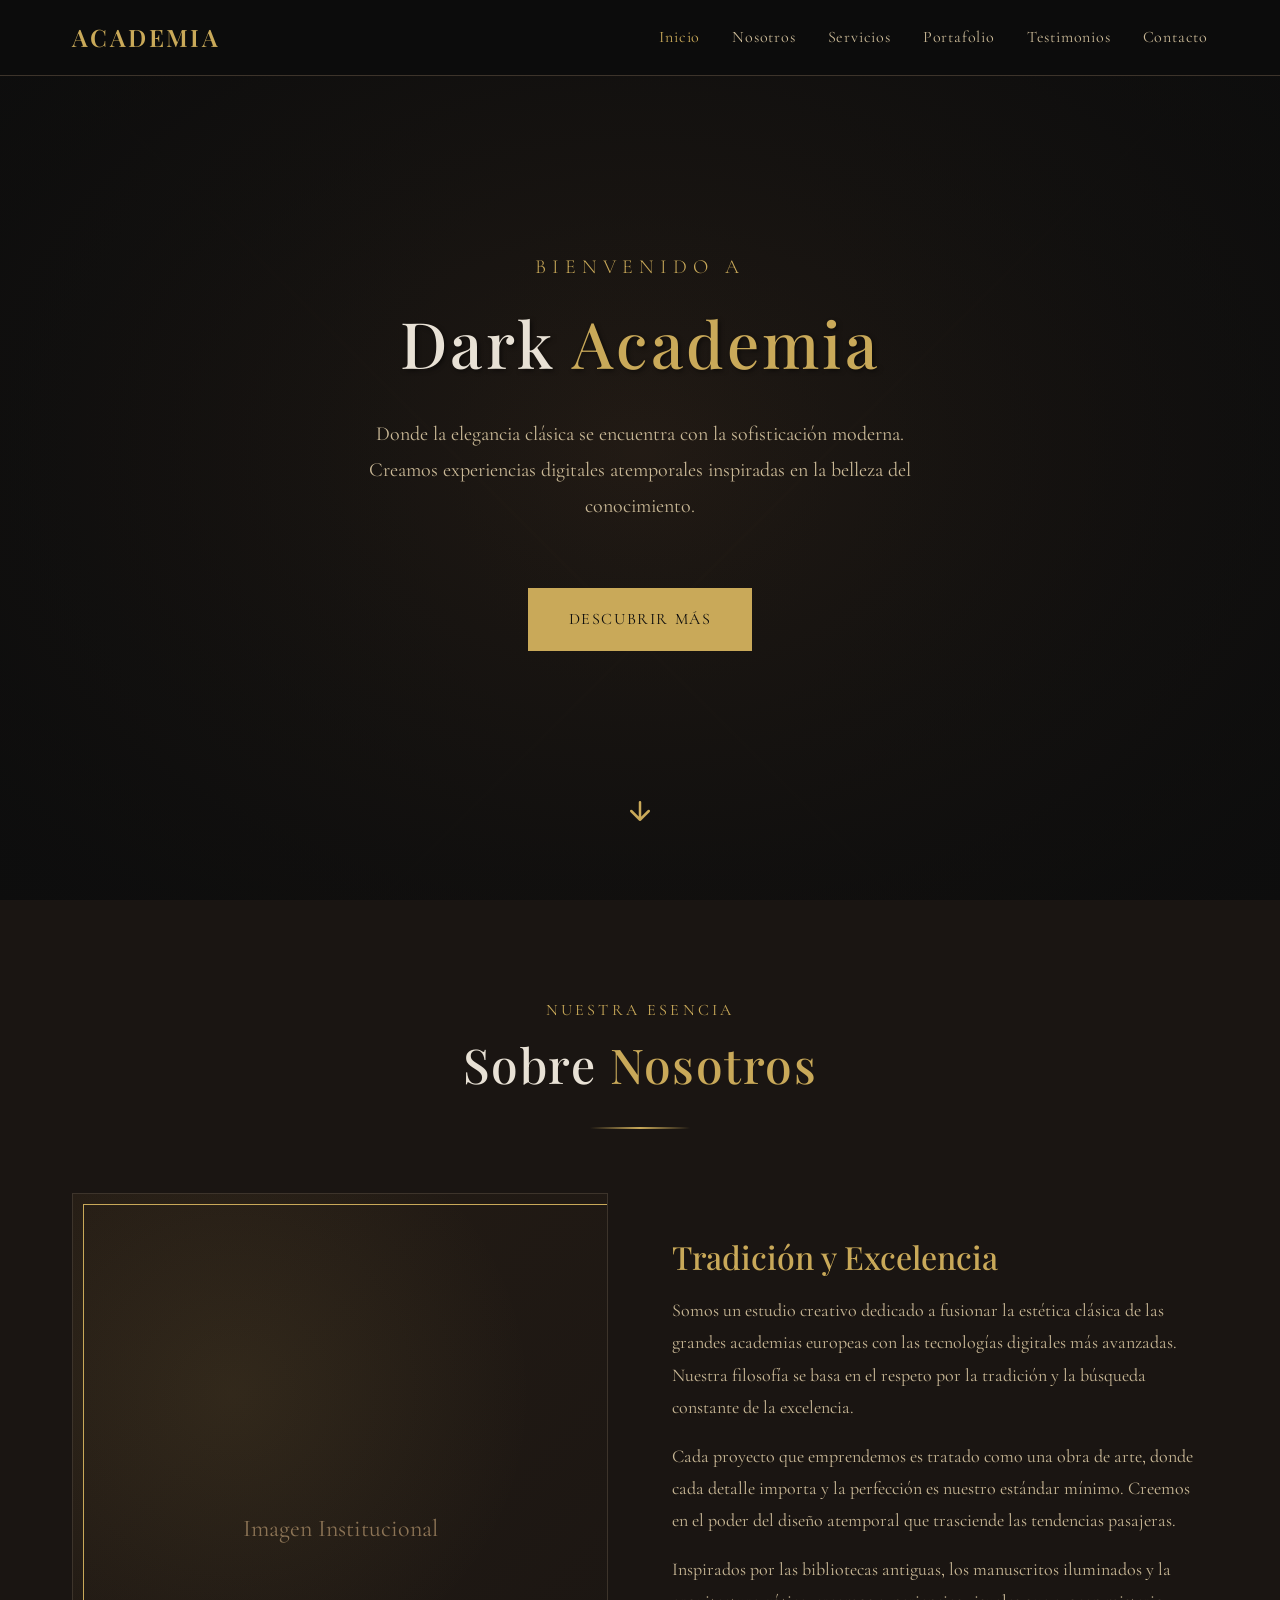
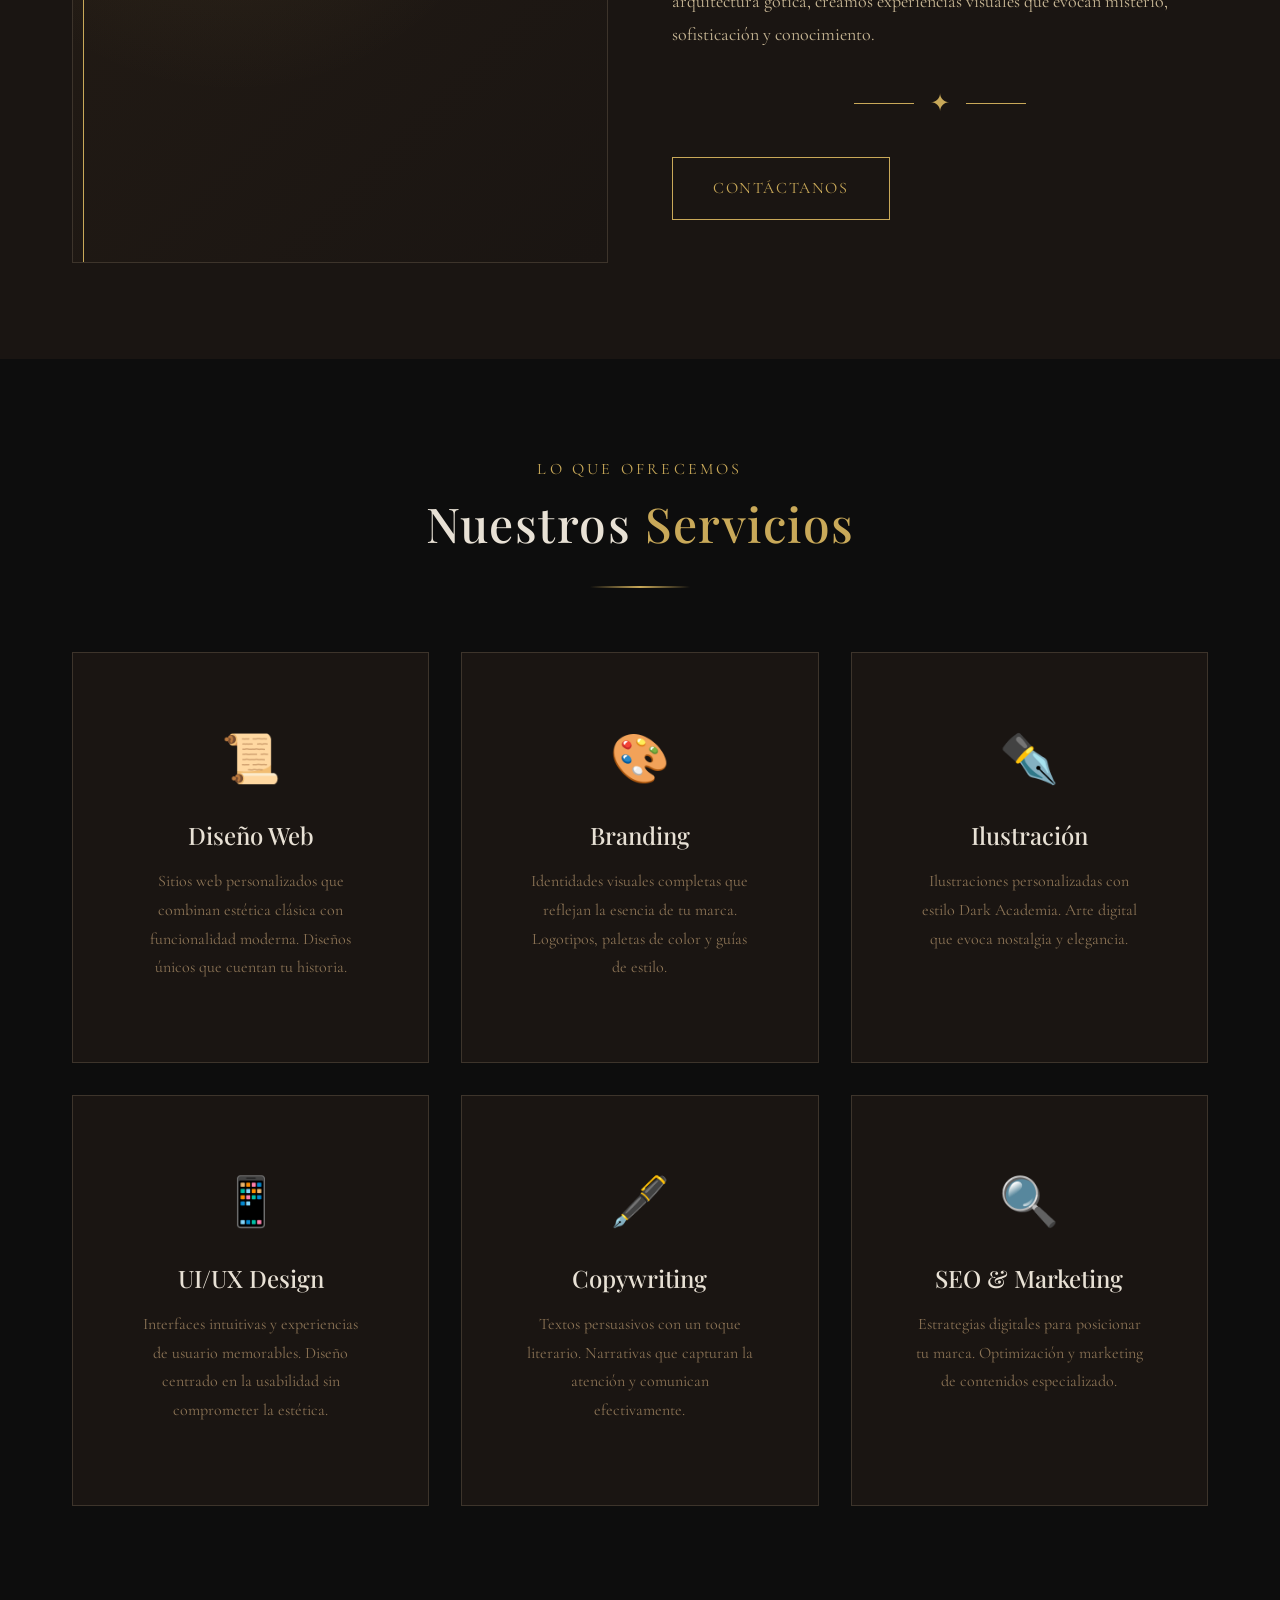
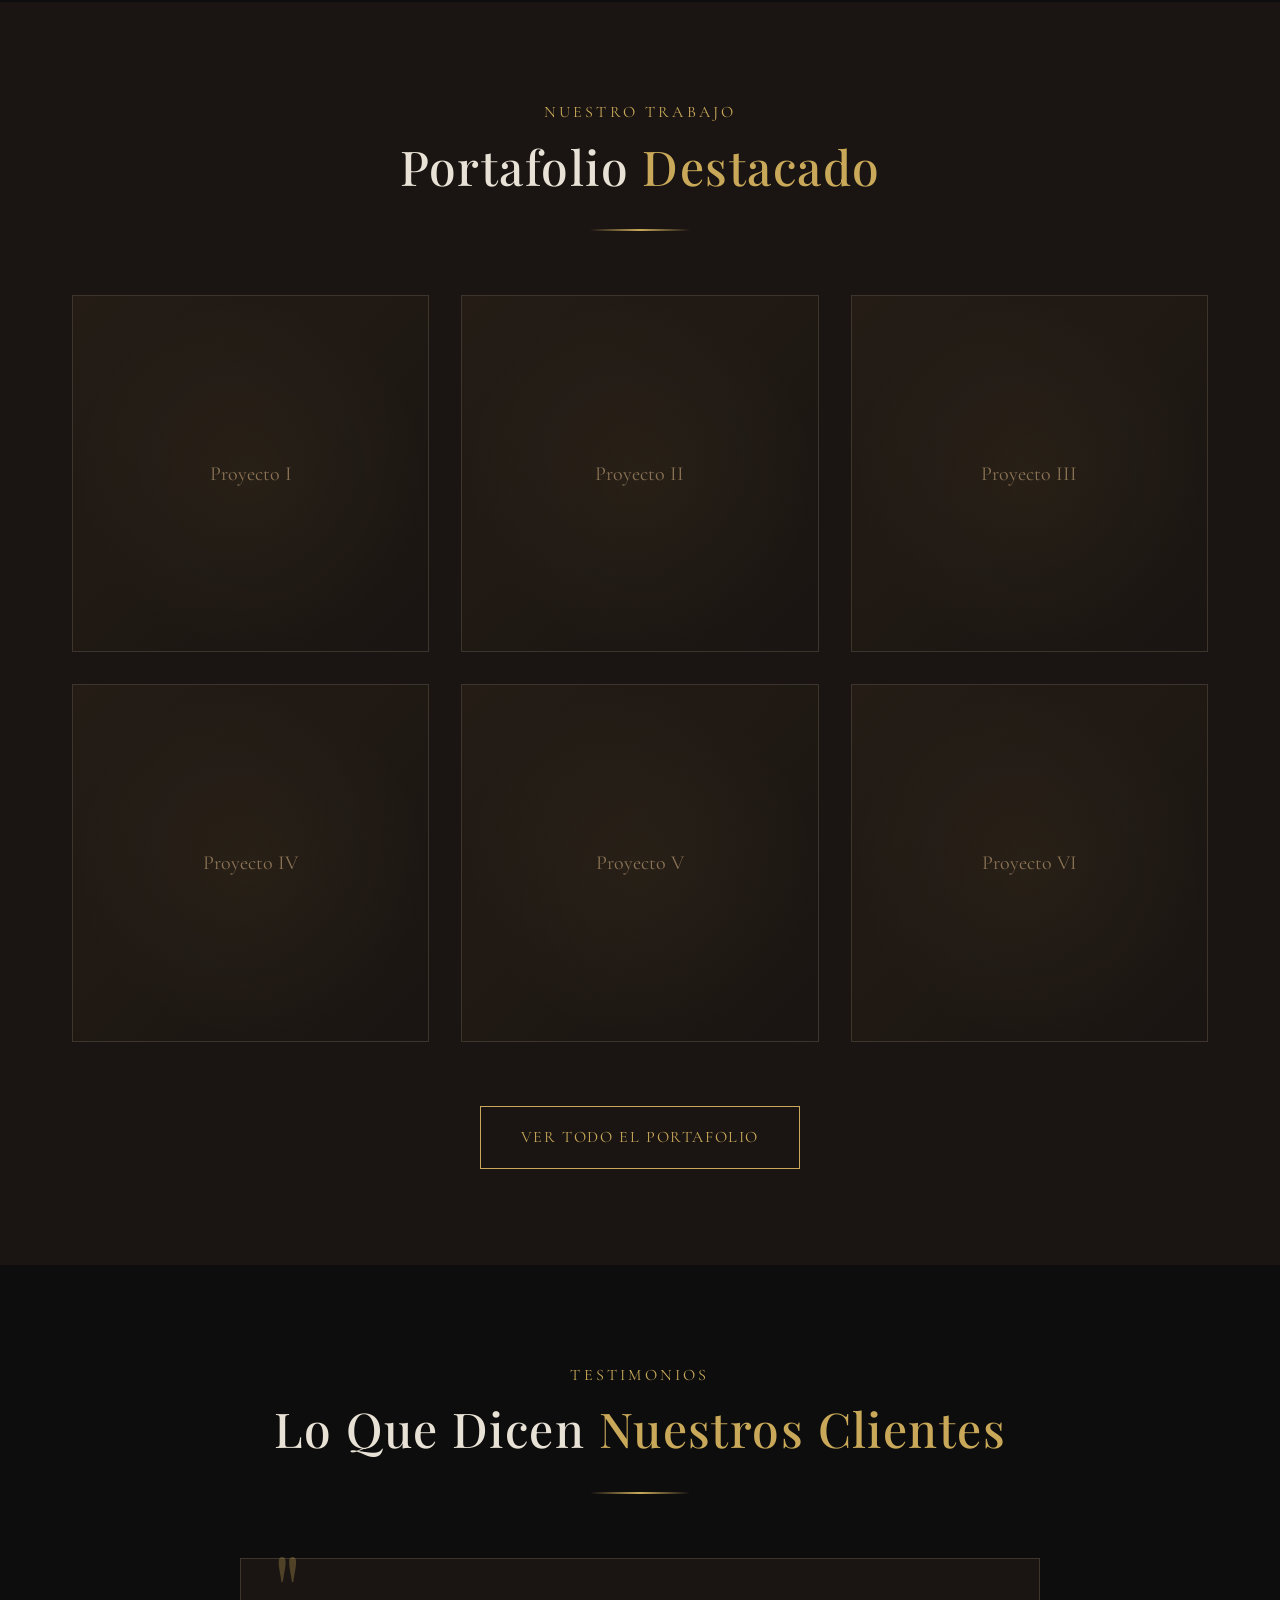
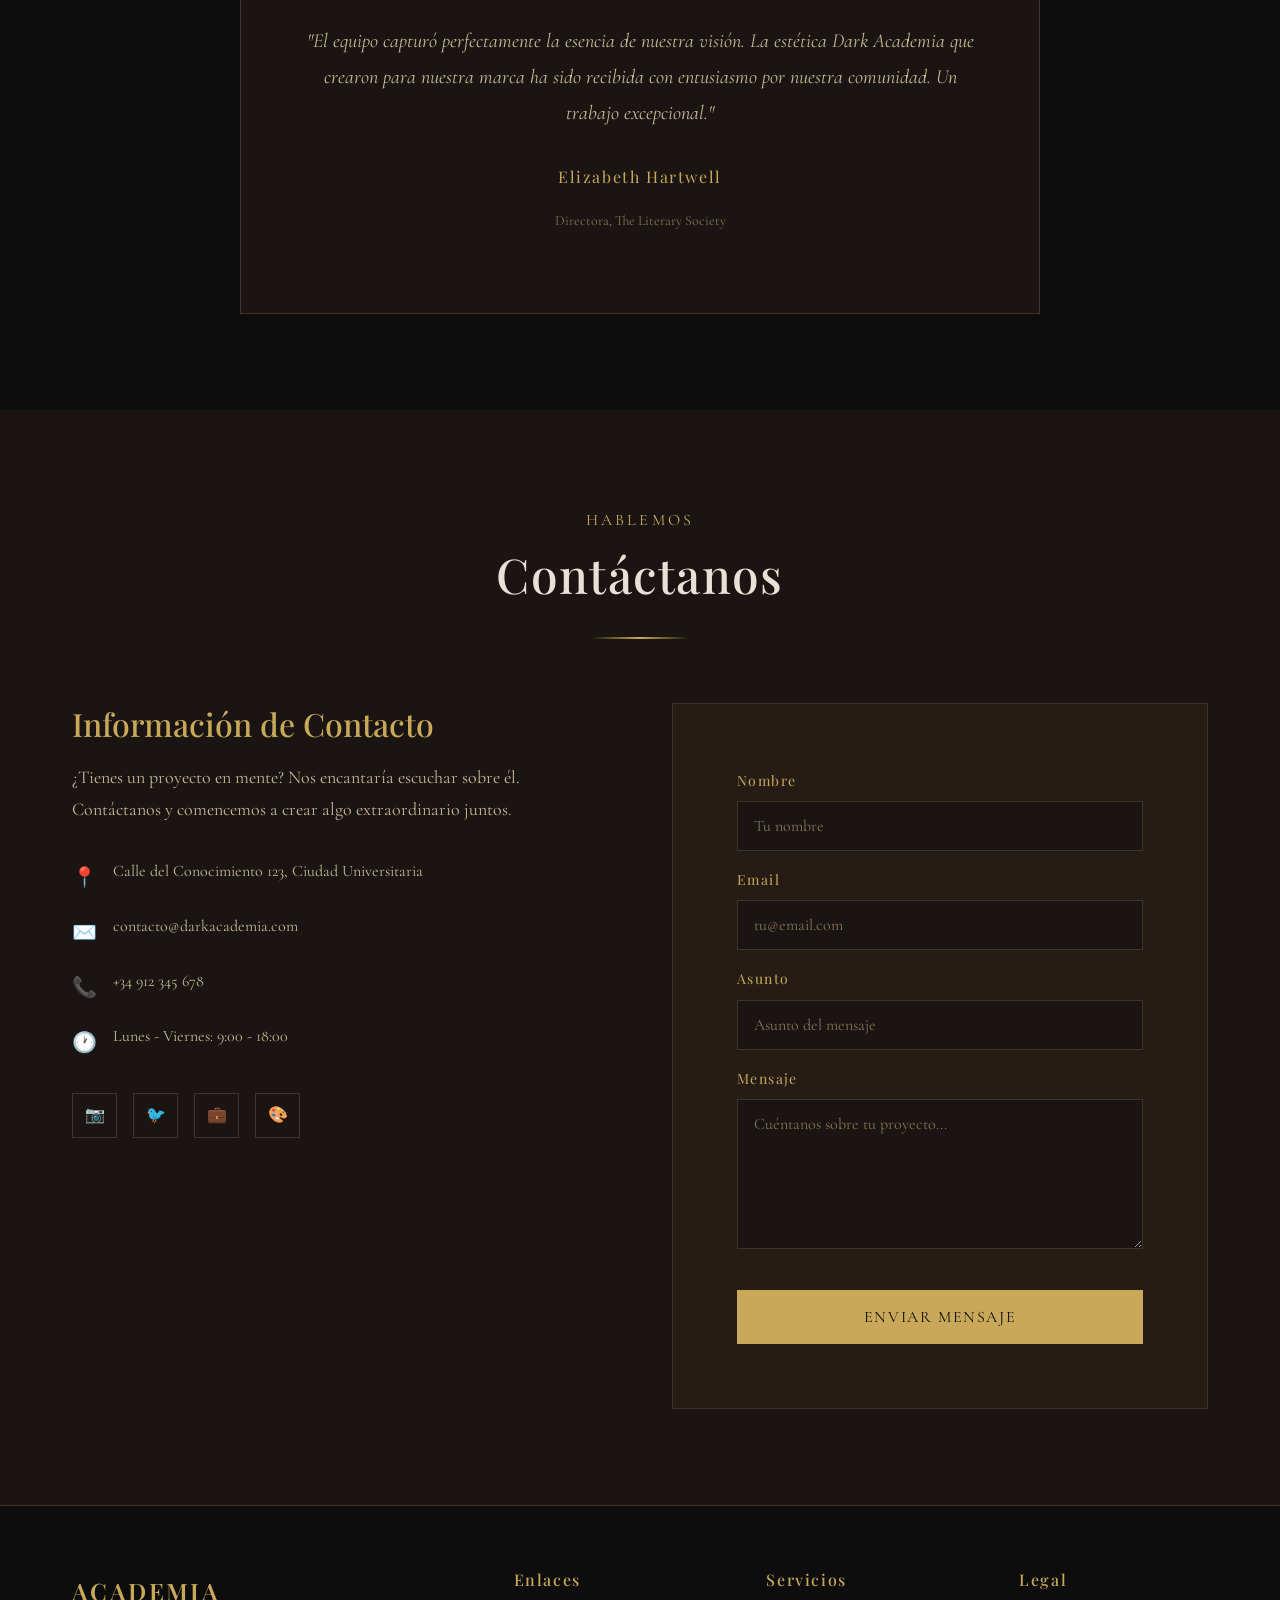
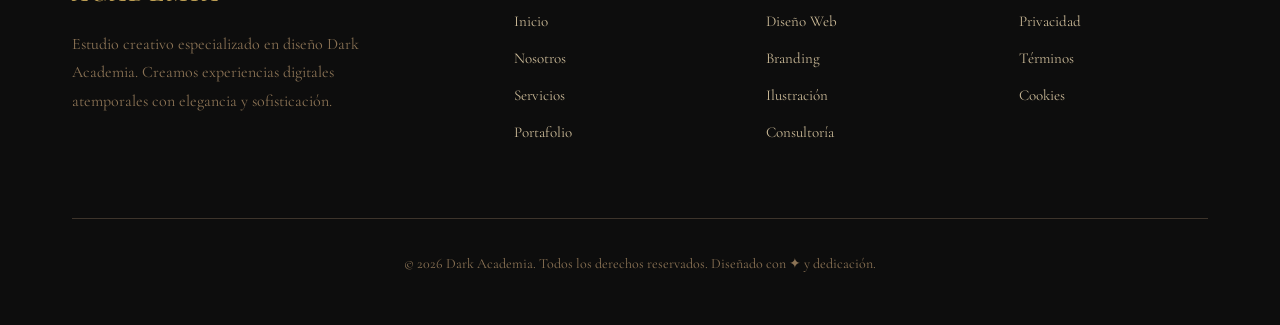
==== index.html @ 7a5f2502 "Rename code.html to index.html" ====
<!DOCTYPE html>
<html lang="es">
<head>
    <meta charset="UTF-8">
    <meta name="viewport" content="width=device-width, initial-scale=1.0">
    <title>Dark Academia | One Page</title>
    <link rel="preconnect" href="https://fonts.googleapis.com">
    <link rel="preconnect" href="https://fonts.gstatic.com" crossorigin>
    <link href="https://fonts.googleapis.com/css2?family=Cormorant+Garamond:ital,wght@0,300;0,400;0,500;0,600;0,700;1,300;1,400;1,500&family=Playfair+Display:ital,wght@0,400;0,500;0,600;0,700;1,400;1,500&display=swap" rel="stylesheet">
    <style>
        /* ============================================
           RESET & BASE STYLES
           ============================================ */
        * {
            margin: 0;
            padding: 0;
            box-sizing: border-box;
        }

        :root {
            --color-bg-primary: #0d0d0d;
            --color-bg-secondary: #1a1512;
            --color-bg-tertiary: #241c15;
            --color-text-primary: #e8e1d5;
            --color-text-secondary: #c9b896;
            --color-text-muted: #8b7355;
            --color-accent-gold: #c9a959;
            --color-accent-bronze: #8b6f47;
            --color-border: #3d342b;
            --font-heading: 'Playfair Display', Georgia, serif;
            --font-body: 'Cormorant Garamond', Georgia, serif;
            --spacing-xs: 0.5rem;
            --spacing-sm: 1rem;
            --spacing-md: 2rem;
            --spacing-lg: 4rem;
            --spacing-xl: 6rem;
        }

        html {
            scroll-behavior: smooth;
            font-size: 16px;
        }

        body {
            font-family: var(--font-body);
            background-color: var(--color-bg-primary);
            color: var(--color-text-primary);
            line-height: 1.8;
            overflow-x: hidden;
        }

        /* ============================================
           TYPOGRAPHY
           ============================================ */
        h1, h2, h3, h4, h5, h6 {
            font-family: var(--font-heading);
            font-weight: 500;
            line-height: 1.3;
            color: var(--color-text-primary);
        }

        h1 {
            font-size: clamp(2.5rem, 5vw, 4.5rem);
            letter-spacing: 0.05em;
        }

        h2 {
            font-size: clamp(2rem, 4vw, 3rem);
            letter-spacing: 0.03em;
        }

        h3 {
            font-size: clamp(1.5rem, 3vw, 2rem);
        }

        p {
            font-size: 1.125rem;
            color: var(--color-text-secondary);
            margin-bottom: var(--spacing-sm);
        }

        .text-accent {
            color: var(--color-accent-gold);
        }

        .text-center {
            text-align: center;
        }

        /* ============================================
           DECORATIVE ELEMENTS
           ============================================ */
        .ornament {
            width: 100px;
            height: 2px;
            background: linear-gradient(90deg, transparent, var(--color-accent-gold), transparent);
            margin: var(--spacing-md) auto;
        }

        .ornament-large {
            width: 200px;
            height: 3px;
            background: linear-gradient(90deg, transparent, var(--color-accent-gold), var(--color-accent-bronze), var(--color-accent-gold), transparent);
            margin: var(--spacing-lg) auto;
        }

        .divider {
            display: flex;
            align-items: center;
            justify-content: center;
            gap: var(--spacing-sm);
            margin: var(--spacing-md) 0;
        }

        .divider::before,
        .divider::after {
            content: '';
            width: 60px;
            height: 1px;
            background-color: var(--color-accent-gold);
        }

        .divider-icon {
            color: var(--color-accent-gold);
            font-size: 1.5rem;
        }

        /* ============================================
           LAYOUT COMPONENTS
           ============================================ */
        .container {
            max-width: 1200px;
            margin: 0 auto;
            padding: 0 var(--spacing-md);
        }

        section {
            padding: var(--spacing-xl) 0;
        }

        /* ============================================
           NAVIGATION
           ============================================ */
        .navbar {
            position: fixed;
            top: 0;
            left: 0;
            right: 0;
            z-index: 1000;
            background-color: rgba(13, 13, 13, 0.95);
            backdrop-filter: blur(10px);
            border-bottom: 1px solid var(--color-border);
            padding: var(--spacing-sm) 0;
            transition: all 0.3s ease;
        }

        .navbar.scrolled {
            padding: var(--spacing-xs) 0;
            background-color: rgba(13, 13, 13, 0.98);
        }

        .navbar .container {
            display: flex;
            justify-content: space-between;
            align-items: center;
        }

        .logo {
            font-family: var(--font-heading);
            font-size: 1.5rem;
            font-weight: 600;
            color: var(--color-accent-gold);
            text-decoration: none;
            letter-spacing: 0.1em;
        }

        .nav-menu {
            display: flex;
            list-style: none;
            gap: var(--spacing-md);
        }

        .nav-link {
            font-family: var(--font-body);
            font-size: 1rem;
            color: var(--color-text-secondary);
            text-decoration: none;
            letter-spacing: 0.05em;
            transition: color 0.3s ease;
            position: relative;
        }

        .nav-link::after {
            content: '';
            position: absolute;
            bottom: -5px;
            left: 0;
            width: 0;
            height: 1px;
            background-color: var(--color-accent-gold);
            transition: width 0.3s ease;
        }

        .nav-link:hover {
            color: var(--color-accent-gold);
        }

        .nav-link:hover::after {
            width: 100%;
        }

        .nav-toggle {
            display: none;
            flex-direction: column;
            gap: 5px;
            cursor: pointer;
            background: none;
            border: none;
        }

        .nav-toggle span {
            width: 25px;
            height: 2px;
            background-color: var(--color-accent-gold);
            transition: all 0.3s ease;
        }

        /* Mobile Navigation */
        @media (max-width: 768px) {
            .nav-toggle {
                display: flex;
            }

            .nav-menu {
                position: fixed;
                top: 70px;
                left: 0;
                right: 0;
                background-color: var(--color-bg-secondary);
                flex-direction: column;
                padding: var(--spacing-md);
                gap: var(--spacing-sm);
                transform: translateY(-150%);
                transition: transform 0.3s ease;
                border-bottom: 1px solid var(--color-border);
            }

            .nav-menu.active {
                transform: translateY(0);
            }
        }

        /* ============================================
           HERO SECTION
           ============================================ */
        .hero {
            min-height: 100vh;
            display: flex;
            align-items: center;
            justify-content: center;
            position: relative;
            background: 
                radial-gradient(ellipse at center, rgba(36, 28, 21, 0.8) 0%, rgba(13, 13, 13, 1) 100%),
                url('data:image/svg+xml,<svg xmlns="http://www.w3.org/2000/svg" viewBox="0 0 400 400"><rect fill="%231a1512" width="400" height="400"/><path d="M0 0 L400 400 M400 0 L0 400" stroke="%23241c15" stroke-width="1"/></svg>');
            background-size: cover;
            overflow: hidden;
        }

        .hero::before {
            content: '';
            position: absolute;
            top: 0;
            left: 0;
            right: 0;
            bottom: 0;
            background: radial-gradient(circle at 50% 50%, transparent 0%, rgba(13, 13, 13, 0.7) 100%);
            pointer-events: none;
        }

        .hero-content {
            text-align: center;
            z-index: 1;
            padding: var(--spacing-md);
        }

        .hero-subtitle {
            font-size: 1.25rem;
            color: var(--color-accent-gold);
            letter-spacing: 0.3em;
            text-transform: uppercase;
            margin-bottom: var(--spacing-sm);
            font-weight: 300;
        }

        .hero-title {
            margin-bottom: var(--spacing-md);
            text-shadow: 2px 2px 4px rgba(0, 0, 0, 0.5);
        }

        .hero-description {
            max-width: 600px;
            margin: 0 auto var(--spacing-lg);
            font-size: 1.25rem;
            color: var(--color-text-secondary);
        }

        .btn {
            display: inline-block;
            padding: 1rem 2.5rem;
            font-family: var(--font-body);
            font-size: 1rem;
            letter-spacing: 0.1em;
            text-decoration: none;
            text-transform: uppercase;
            border: 1px solid var(--color-accent-gold);
            color: var(--color-accent-gold);
            background: transparent;
            cursor: pointer;
            transition: all 0.3s ease;
        }

        .btn:hover {
            background-color: var(--color-accent-gold);
            color: var(--color-bg-primary);
        }

        .btn-primary {
            background-color: var(--color-accent-gold);
            color: var(--color-bg-primary);
        }

        .btn-primary:hover {
            background-color: var(--color-accent-bronze);
            border-color: var(--color-accent-bronze);
            color: var(--color-text-primary);
        }

        .scroll-indicator {
            position: absolute;
            bottom: var(--spacing-lg);
            left: 50%;
            transform: translateX(-50%);
            animation: bounce 2s infinite;
        }

        .scroll-indicator svg {
            width: 30px;
            height: 30px;
            stroke: var(--color-accent-gold);
        }

        @keyframes bounce {
            0%, 20%, 50%, 80%, 100% {
                transform: translateX(-50%) translateY(0);
            }
            40% {
                transform: translateX(-50%) translateY(-10px);
            }
            60% {
                transform: translateX(-50%) translateY(-5px);
            }
        }

        /* ============================================
           ABOUT SECTION
           ============================================ */
        .about {
            background-color: var(--color-bg-secondary);
        }

        .section-header {
            text-align: center;
            margin-bottom: var(--spacing-lg);
        }

        .section-subtitle {
            font-size: 1rem;
            color: var(--color-accent-gold);
            letter-spacing: 0.2em;
            text-transform: uppercase;
            margin-bottom: var(--spacing-xs);
        }

        .about-grid {
            display: grid;
            grid-template-columns: 1fr 1fr;
            gap: var(--spacing-lg);
            align-items: center;
        }

        .about-image {
            position: relative;
            aspect-ratio: 4/5;
            background: linear-gradient(135deg, var(--color-bg-tertiary) 0%, var(--color-bg-secondary) 100%);
            border: 1px solid var(--color-border);
            overflow: hidden;
        }

        .about-image::before {
            content: '';
            position: absolute;
            top: 10px;
            left: 10px;
            right: -10px;
            bottom: -10px;
            border: 1px solid var(--color-accent-gold);
            z-index: 1;
        }

        .about-image-placeholder {
            width: 100%;
            height: 100%;
            display: flex;
            align-items: center;
            justify-content: center;
            color: var(--color-text-muted);
            font-size: 1.5rem;
            background: 
                radial-gradient(circle at 30% 30%, rgba(201, 169, 89, 0.1) 0%, transparent 50%),
                linear-gradient(135deg, var(--color-bg-tertiary) 0%, var(--color-bg-secondary) 100%);
        }

        .about-content h3 {
            margin-bottom: var(--spacing-sm);
            color: var(--color-accent-gold);
        }

        .about-content p {
            margin-bottom: var(--spacing-sm);
        }

        @media (max-width: 768px) {
            .about-grid {
                grid-template-columns: 1fr;
            }
        }

        /* ============================================
           SERVICES SECTION
           ============================================ */
        .services {
            background-color: var(--color-bg-primary);
        }

        .services-grid {
            display: grid;
            grid-template-columns: repeat(3, 1fr);
            gap: var(--spacing-md);
        }

        .service-card {
            background-color: var(--color-bg-secondary);
            border: 1px solid var(--color-border);
            padding: var(--spacing-lg);
            text-align: center;
            transition: all 0.3s ease;
            position: relative;
            overflow: hidden;
        }

        .service-card::before {
            content: '';
            position: absolute;
            top: 0;
            left: 0;
            right: 0;
            height: 3px;
            background: linear-gradient(90deg, var(--color-accent-gold), var(--color-accent-bronze));
            transform: scaleX(0);
            transition: transform 0.3s ease;
        }

        .service-card:hover {
            transform: translateY(-5px);
            border-color: var(--color-accent-gold);
        }

        .service-card:hover::before {
            transform: scaleX(1);
        }

        .service-icon {
            font-size: 3rem;
            color: var(--color-accent-gold);
            margin-bottom: var(--spacing-sm);
        }

        .service-card h3 {
            font-size: 1.5rem;
            margin-bottom: var(--spacing-sm);
            color: var(--color-text-primary);
        }

        .service-card p {
            font-size: 1rem;
            color: var(--color-text-muted);
        }

        @media (max-width: 992px) {
            .services-grid {
                grid-template-columns: repeat(2, 1fr);
            }
        }

        @media (max-width: 576px) {
            .services-grid {
                grid-template-columns: 1fr;
            }
        }

        /* ============================================
           PORTFOLIO SECTION
           ============================================ */
        .portfolio {
            background-color: var(--color-bg-secondary);
        }

        .portfolio-grid {
            display: grid;
            grid-template-columns: repeat(3, 1fr);
            gap: var(--spacing-md);
        }

        .portfolio-item {
            position: relative;
            aspect-ratio: 1;
            background-color: var(--color-bg-tertiary);
            border: 1px solid var(--color-border);
            overflow: hidden;
            cursor: pointer;
        }

        .portfolio-item::before {
            content: '';
            position: absolute;
            top: 0;
            left: 0;
            right: 0;
            bottom: 0;
            background: linear-gradient(to bottom, transparent 0%, rgba(13, 13, 13, 0.9) 100%);
            opacity: 0;
            transition: opacity 0.3s ease;
            z-index: 1;
        }

        .portfolio-item:hover::before {
            opacity: 1;
        }

        .portfolio-item-placeholder {
            width: 100%;
            height: 100%;
            display: flex;
            align-items: center;
            justify-content: center;
            color: var(--color-text-muted);
            font-size: 1.25rem;
            background: 
                radial-gradient(circle at 50% 50%, rgba(201, 169, 89, 0.05) 0%, transparent 70%),
                linear-gradient(135deg, var(--color-bg-tertiary) 0%, var(--color-bg-secondary) 100%);
        }

        .portfolio-overlay {
            position: absolute;
            bottom: 0;
            left: 0;
            right: 0;
            padding: var(--spacing-md);
            z-index: 2;
            transform: translateY(20px);
            opacity: 0;
            transition: all 0.3s ease;
        }

        .portfolio-item:hover .portfolio-overlay {
            transform: translateY(0);
            opacity: 1;
        }

        .portfolio-overlay h3 {
            font-size: 1.25rem;
            color: var(--color-accent-gold);
            margin-bottom: var(--spacing-xs);
        }

        .portfolio-overlay p {
            font-size: 0.875rem;
            color: var(--color-text-secondary);
        }

        @media (max-width: 768px) {
            .portfolio-grid {
                grid-template-columns: repeat(2, 1fr);
            }
        }

        @media (max-width: 576px) {
            .portfolio-grid {
                grid-template-columns: 1fr;
            }
        }

        /* ============================================
           TESTIMONIALS SECTION
           ============================================ */
        .testimonials {
            background-color: var(--color-bg-primary);
        }

        .testimonial-slider {
            max-width: 800px;
            margin: 0 auto;
        }

        .testimonial-card {
            background-color: var(--color-bg-secondary);
            border: 1px solid var(--color-border);
            padding: var(--spacing-lg);
            text-align: center;
            position: relative;
        }

        .testimonial-card::before {
            content: '"';
            font-family: var(--font-heading);
            font-size: 6rem;
            color: var(--color-accent-gold);
            opacity: 0.3;
            position: absolute;
            top: -20px;
            left: var(--spacing-md);
            line-height: 1;
        }

        .testimonial-text {
            font-size: 1.25rem;
            font-style: italic;
            color: var(--color-text-secondary);
            margin-bottom: var(--spacing-md);
            position: relative;
            z-index: 1;
        }

        .testimonial-author {
            font-family: var(--font-heading);
            font-size: 1rem;
            color: var(--color-accent-gold);
            letter-spacing: 0.1em;
        }

        .testimonial-role {
            font-size: 0.875rem;
            color: var(--color-text-muted);
            margin-top: var(--spacing-xs);
        }

        /* ============================================
           CONTACT SECTION
           ============================================ */
        .contact {
            background-color: var(--color-bg-secondary);
        }

        .contact-grid {
            display: grid;
            grid-template-columns: 1fr 1fr;
            gap: var(--spacing-lg);
        }

        .contact-info h3 {
            color: var(--color-accent-gold);
            margin-bottom: var(--spacing-sm);
        }

        .contact-details {
            margin-top: var(--spacing-md);
        }

        .contact-item {
            display: flex;
            align-items: flex-start;
            gap: var(--spacing-sm);
            margin-bottom: var(--spacing-sm);
        }

        .contact-icon {
            color: var(--color-accent-gold);
            font-size: 1.25rem;
            margin-top: 3px;
        }

        .contact-text {
            color: var(--color-text-secondary);
        }

        .social-links {
            display: flex;
            gap: var(--spacing-sm);
            margin-top: var(--spacing-md);
        }

        .social-link {
            width: 45px;
            height: 45px;
            display: flex;
            align-items: center;
            justify-content: center;
            border: 1px solid var(--color-border);
            color: var(--color-accent-gold);
            text-decoration: none;
            transition: all 0.3s ease;
        }

        .social-link:hover {
            border-color: var(--color-accent-gold);
            background-color: var(--color-accent-gold);
            color: var(--color-bg-primary);
        }

        .contact-form {
            background-color: var(--color-bg-tertiary);
            border: 1px solid var(--color-border);
            padding: var(--spacing-lg);
        }

        .form-group {
            margin-bottom: var(--spacing-sm);
        }

        .form-label {
            display: block;
            font-family: var(--font-heading);
            font-size: 0.875rem;
            color: var(--color-accent-gold);
            letter-spacing: 0.1em;
            margin-bottom: var(--spacing-xs);
        }

        .form-input,
        .form-textarea {
            width: 100%;
            padding: 0.875rem 1rem;
            font-family: var(--font-body);
            font-size: 1rem;
            color: var(--color-text-primary);
            background-color: var(--color-bg-secondary);
            border: 1px solid var(--color-border);
            transition: border-color 0.3s ease;
        }

        .form-input:focus,
        .form-textarea:focus {
            outline: none;
            border-color: var(--color-accent-gold);
        }

        .form-input::placeholder,
        .form-textarea::placeholder {
            color: var(--color-text-muted);
        }

        .form-textarea {
            min-height: 150px;
            resize: vertical;
        }

        .form-submit {
            width: 100%;
            margin-top: var(--spacing-sm);
        }

        @media (max-width: 768px) {
            .contact-grid {
                grid-template-columns: 1fr;
            }
        }

        /* ============================================
           FOOTER
           ============================================ */
        .footer {
            background-color: var(--color-bg-primary);
            border-top: 1px solid var(--color-border);
            padding: var(--spacing-lg) 0 var(--spacing-md);
        }

        .footer-grid {
            display: grid;
            grid-template-columns: 2fr 1fr 1fr 1fr;
            gap: var(--spacing-lg);
            margin-bottom: var(--spacing-lg);
        }

        .footer-brand p {
            color: var(--color-text-muted);
            font-size: 1rem;
            max-width: 300px;
        }

        .footer-title {
            font-family: var(--font-heading);
            font-size: 1rem;
            color: var(--color-accent-gold);
            letter-spacing: 0.1em;
            margin-bottom: var(--spacing-sm);
        }

        .footer-links {
            list-style: none;
        }

        .footer-links li {
            margin-bottom: var(--spacing-xs);
        }

        .footer-links a {
            color: var(--color-text-secondary);
            text-decoration: none;
            font-size: 0.9375rem;
            transition: color 0.3s ease;
        }

        .footer-links a:hover {
            color: var(--color-accent-gold);
        }

        .footer-bottom {
            border-top: 1px solid var(--color-border);
            padding-top: var(--spacing-md);
            text-align: center;
        }

        .footer-bottom p {
            font-size: 0.875rem;
            color: var(--color-text-muted);
        }

        @media (max-width: 992px) {
            .footer-grid {
                grid-template-columns: repeat(2, 1fr);
            }
        }

        @media (max-width: 576px) {
            .footer-grid {
                grid-template-columns: 1fr;
            }
        }

        /* ============================================
           ANIMATIONS & UTILITIES
           ============================================ */
        .fade-in {
            opacity: 0;
            transform: translateY(30px);
            transition: opacity 0.6s ease, transform 0.6s ease;
        }

        .fade-in.visible {
            opacity: 1;
            transform: translateY(0);
        }

        /* Selection Color */
        ::selection {
            background-color: var(--color-accent-gold);
            color: var(--color-bg-primary);
        }

        /* Scrollbar Styling */
        ::-webkit-scrollbar {
            width: 10px;
        }

        ::-webkit-scrollbar-track {
            background-color: var(--color-bg-primary);
        }

        ::-webkit-scrollbar-thumb {
            background-color: var(--color-border);
            border-radius: 5px;
        }

        ::-webkit-scrollbar-thumb:hover {
            background-color: var(--color-accent-gold);
        }
    </style>
</head>
<body>
    <!-- Navigation -->
    <nav class="navbar" id="navbar">
        <div class="container">
            <a href="#" class="logo">ACADEMIA</a>
            <button class="nav-toggle" id="navToggle" aria-label="Toggle navigation">
                <span></span>
                <span></span>
                <span></span>
            </button>
            <ul class="nav-menu" id="navMenu">
                <li><a href="#inicio" class="nav-link">Inicio</a></li>
                <li><a href="#nosotros" class="nav-link">Nosotros</a></li>
                <li><a href="#servicios" class="nav-link">Servicios</a></li>
                <li><a href="#portafolio" class="nav-link">Portafolio</a></li>
                <li><a href="#testimonios" class="nav-link">Testimonios</a></li>
                <li><a href="#contacto" class="nav-link">Contacto</a></li>
            </ul>
        </div>
    </nav>

    <!-- Hero Section -->
    <section class="hero" id="inicio">
        <div class="hero-content">
            <p class="hero-subtitle">Bienvenido a</p>
            <h1 class="hero-title">Dark <span class="text-accent">Academia</span></h1>
            <p class="hero-description">
                Donde la elegancia clásica se encuentra con la sofisticación moderna. 
                Creamos experiencias digitales atemporales inspiradas en la belleza del conocimiento.
            </p>
            <a href="#nosotros" class="btn btn-primary">Descubrir Más</a>
        </div>
        <div class="scroll-indicator">
            <svg viewBox="0 0 24 24" fill="none" stroke-width="2" stroke-linecap="round" stroke-linejoin="round">
                <path d="M12 5v14M19 12l-7 7-7-7"/>
            </svg>
        </div>
    </section>

    <!-- About Section -->
    <section class="about" id="nosotros">
        <div class="container">
            <div class="section-header">
                <p class="section-subtitle">Nuestra Esencia</p>
                <h2>Sobre <span class="text-accent">Nosotros</span></h2>
                <div class="ornament"></div>
            </div>
            <div class="about-grid">
                <div class="about-image fade-in">
                    <div class="about-image-placeholder">
                        <span>Imagen Institucional</span>
                    </div>
                </div>
                <div class="about-content fade-in">
                    <h3>Tradición y Excelencia</h3>
                    <p>
                        Somos un estudio creativo dedicado a fusionar la estética clásica de las grandes academias 
                        europeas con las tecnologías digitales más avanzadas. Nuestra filosofía se basa en el respeto 
                        por la tradición y la búsqueda constante de la excelencia.
                    </p>
                    <p>
                        Cada proyecto que emprendemos es tratado como una obra de arte, donde cada detalle importa 
                        y la perfección es nuestro estándar mínimo. Creemos en el poder del diseño atemporal que 
                        trasciende las tendencias pasajeras.
                    </p>
                    <p>
                        Inspirados por las bibliotecas antiguas, los manuscritos iluminados y la arquitectura gótica, 
                        creamos experiencias visuales que evocan misterio, sofisticación y conocimiento.
                    </p>
                    <div class="divider">
                        <span class="divider-icon">✦</span>
                    </div>
                    <a href="#contacto" class="btn">Contáctanos</a>
                </div>
            </div>
        </div>
    </section>

    <!-- Services Section -->
    <section class="services" id="servicios">
        <div class="container">
            <div class="section-header">
                <p class="section-subtitle">Lo Que Ofrecemos</p>
                <h2>Nuestros <span class="text-accent">Servicios</span></h2>
                <div class="ornament"></div>
            </div>
            <div class="services-grid">
                <div class="service-card fade-in">
                    <div class="service-icon">📜</div>
                    <h3>Diseño Web</h3>
                    <p>
                        Sitios web personalizados que combinan estética clásica con funcionalidad moderna. 
                        Diseños únicos que cuentan tu historia.
                    </p>
                </div>
                <div class="service-card fade-in">
                    <div class="service-icon">🎨</div>
                    <h3>Branding</h3>
                    <p>
                        Identidades visuales completas que reflejan la esencia de tu marca. 
                        Logotipos, paletas de color y guías de estilo.
                    </p>
                </div>
                <div class="service-card fade-in">
                    <div class="service-icon">✒️</div>
                    <h3>Ilustración</h3>
                    <p>
                        Ilustraciones personalizadas con estilo Dark Academia. 
                        Arte digital que evoca nostalgia y elegancia.
                    </p>
                </div>
                <div class="service-card fade-in">
                    <div class="service-icon">📱</div>
                    <h3>UI/UX Design</h3>
                    <p>
                        Interfaces intuitivas y experiencias de usuario memorables. 
                        Diseño centrado en la usabilidad sin comprometer la estética.
                    </p>
                </div>
                <div class="service-card fade-in">
                    <div class="service-icon">🖋️</div>
                    <h3>Copywriting</h3>
                    <p>
                        Textos persuasivos con un toque literario. 
                        Narrativas que capturan la atención y comunican efectivamente.
                    </p>
                </div>
                <div class="service-card fade-in">
                    <div class="service-icon">🔍</div>
                    <h3>SEO & Marketing</h3>
                    <p>
                        Estrategias digitales para posicionar tu marca. 
                        Optimización y marketing de contenidos especializado.
                    </p>
                </div>
            </div>
        </div>
    </section>

    <!-- Portfolio Section -->
    <section class="portfolio" id="portafolio">
        <div class="container">
            <div class="section-header">
                <p class="section-subtitle">Nuestro Trabajo</p>
                <h2>Portafolio <span class="text-accent">Destacado</span></h2>
                <div class="ornament"></div>
            </div>
            <div class="portfolio-grid">
                <div class="portfolio-item fade-in">
                    <div class="portfolio-item-placeholder">
                        <span>Proyecto I</span>
                    </div>
                    <div class="portfolio-overlay">
                        <h3>Biblioteca Digital</h3>
                        <p>Diseño Web / Branding</p>
                    </div>
                </div>
                <div class="portfolio-item fade-in">
                    <div class="portfolio-item-placeholder">
                        <span>Proyecto II</span>
                    </div>
                    <div class="portfolio-overlay">
                        <h3>Manuscrito Moderno</h3>
                        <p>Ilustración / Editorial</p>
                    </div>
                </div>
                <div class="portfolio-item fade-in">
                    <div class="portfolio-item-placeholder">
                        <span>Proyecto III</span>
                    </div>
                    <div class="portfolio-overlay">
                        <h3>Academia Online</h3>
                        <p>UI/UX / Desarrollo</p>
                    </div>
                </div>
                <div class="portfolio-item fade-in">
                    <div class="portfolio-item-placeholder">
                        <span>Proyecto IV</span>
                    </div>
                    <div class="portfolio-overlay">
                        <h3>Colección Vintage</h3>
                        <p>Branding / E-commerce</p>
                    </div>
                </div>
                <div class="portfolio-item fade-in">
                    <div class="portfolio-item-placeholder">
                        <span>Proyecto V</span>
                    </div>
                    <div class="portfolio-overlay">
                        <h3>Revista Literaria</h3>
                        <p>Diseño Editorial / Web</p>
                    </div>
                </div>
                <div class="portfolio-item fade-in">
                    <div class="portfolio-item-placeholder">
                        <span>Proyecto VI</span>
                    </div>
                    <div class="portfolio-overlay">
                        <h3>Galería de Arte</h3>
                        <p>Diseño Web / Experiencia</p>
                    </div>
                </div>
            </div>
            <div class="text-center" style="margin-top: var(--spacing-lg);">
                <a href="#" class="btn">Ver Todo el Portafolio</a>
            </div>
        </div>
    </section>

    <!-- Testimonials Section -->
    <section class="testimonials" id="testimonios">
        <div class="container">
            <div class="section-header">
                <p class="section-subtitle">Testimonios</p>
                <h2>Lo Que Dicen <span class="text-accent">Nuestros Clientes</span></h2>
                <div class="ornament"></div>
            </div>
            <div class="testimonial-slider">
                <div class="testimonial-card fade-in">
                    <p class="testimonial-text">
                        "El equipo capturó perfectamente la esencia de nuestra visión. 
                        La estética Dark Academia que crearon para nuestra marca ha sido 
                        recibida con entusiasmo por nuestra comunidad. Un trabajo excepcional."
                    </p>
                    <p class="testimonial-author">Elizabeth Hartwell</p>
                    <p class="testimonial-role">Directora, The Literary Society</p>
                </div>
            </div>
        </div>
    </section>

    <!-- Contact Section -->
    <section class="contact" id="contacto">
        <div class="container">
            <div class="section-header">
                <p class="section-subtitle">Hablemos</p>
                <h2>Contáctanos</h2>
                <div class="ornament"></div>
            </div>
            <div class="contact-grid">
                <div class="contact-info fade-in">
                    <h3>Información de Contacto</h3>
                    <p>
                        ¿Tienes un proyecto en mente? Nos encantaría escuchar sobre él. 
                        Contáctanos y comencemos a crear algo extraordinario juntos.
                    </p>
                    <div class="contact-details">
                        <div class="contact-item">
                            <span class="contact-icon">📍</span>
                            <span class="contact-text">Calle del Conocimiento 123, Ciudad Universitaria</span>
                        </div>
                        <div class="contact-item">
                            <span class="contact-icon">✉️</span>
                            <span class="contact-text">contacto@darkacademia.com</span>
                        </div>
                        <div class="contact-item">
                            <span class="contact-icon">📞</span>
                            <span class="contact-text">+34 912 345 678</span>
                        </div>
                        <div class="contact-item">
                            <span class="contact-icon">🕐</span>
                            <span class="contact-text">Lunes - Viernes: 9:00 - 18:00</span>
                        </div>
                    </div>
                    <div class="social-links">
                        <a href="#" class="social-link" aria-label="Instagram">📷</a>
                        <a href="#" class="social-link" aria-label="Twitter">🐦</a>
                        <a href="#" class="social-link" aria-label="LinkedIn">💼</a>
                        <a href="#" class="social-link" aria-label="Behance">🎨</a>
                    </div>
                </div>
                <div class="contact-form fade-in">
                    <form id="contactForm">
                        <div class="form-group">
                            <label class="form-label" for="name">Nombre</label>
                            <input type="text" id="name" class="form-input" placeholder="Tu nombre" required>
                        </div>
                        <div class="form-group">
                            <label class="form-label" for="email">Email</label>
                            <input type="email" id="email" class="form-input" placeholder="tu@email.com" required>
                        </div>
                        <div class="form-group">
                            <label class="form-label" for="subject">Asunto</label>
                            <input type="text" id="subject" class="form-input" placeholder="Asunto del mensaje">
                        </div>
                        <div class="form-group">
                            <label class="form-label" for="message">Mensaje</label>
                            <textarea id="message" class="form-textarea" placeholder="Cuéntanos sobre tu proyecto..." required></textarea>
                        </div>
                        <button type="submit" class="btn btn-primary form-submit">Enviar Mensaje</button>
                    </form>
                </div>
            </div>
        </div>
    </section>

    <!-- Footer -->
    <footer class="footer">
        <div class="container">
            <div class="footer-grid">
                <div class="footer-brand">
                    <a href="#" class="logo">ACADEMIA</a>
                    <p style="margin-top: var(--spacing-sm);">
                        Estudio creativo especializado en diseño Dark Academia. 
                        Creamos experiencias digitales atemporales con elegancia y sofisticación.
                    </p>
                </div>
                <div class="footer-column">
                    <h4 class="footer-title">Enlaces</h4>
                    <ul class="footer-links">
                        <li><a href="#inicio">Inicio</a></li>
                        <li><a href="#nosotros">Nosotros</a></li>
                        <li><a href="#servicios">Servicios</a></li>
                        <li><a href="#portafolio">Portafolio</a></li>
                    </ul>
                </div>
                <div class="footer-column">
                    <h4 class="footer-title">Servicios</h4>
                    <ul class="footer-links">
                        <li><a href="#">Diseño Web</a></li>
                        <li><a href="#">Branding</a></li>
                        <li><a href="#">Ilustración</a></li>
                        <li><a href="#">Consultoría</a></li>
                    </ul>
                </div>
                <div class="footer-column">
                    <h4 class="footer-title">Legal</h4>
                    <ul class="footer-links">
                        <li><a href="#">Privacidad</a></li>
                        <li><a href="#">Términos</a></li>
                        <li><a href="#">Cookies</a></li>
                    </ul>
                </div>
            </div>
            <div class="footer-bottom">
                <p>&copy; 2026 Dark Academia. Todos los derechos reservados. Diseñado con ✦ y dedicación.</p>
            </div>
        </div>
    </footer>

    <script>
        // ============================================
        // NAVIGATION FUNCTIONALITY
        // ============================================
        const navbar = document.getElementById('navbar');
        const navToggle = document.getElementById('navToggle');
        const navMenu = document.getElementById('navMenu');
        const navLinks = document.querySelectorAll('.nav-link');

        // Toggle mobile menu
        navToggle.addEventListener('click', () => {
            navMenu.classList.toggle('active');
        });

        // Close mobile menu when clicking a link
        navLinks.forEach(link => {
            link.addEventListener('click', () => {
                navMenu.classList.remove('active');
            });
        });

        // Navbar scroll effect
        window.addEventListener('scroll', () => {
            if (window.scrollY > 100) {
                navbar.classList.add('scrolled');
            } else {
                navbar.classList.remove('scrolled');
            }
        });

        // ============================================
        // SMOOTH SCROLL FOR ANCHOR LINKS
        // ============================================
        document.querySelectorAll('a[href^="#"]').forEach(anchor => {
            anchor.addEventListener('click', function(e) {
                e.preventDefault();
                const targetId = this.getAttribute('href');
                if (targetId === '#') return;
                
                const targetElement = document.querySelector(targetId);
                if (targetElement) {
                    const navHeight = navbar.offsetHeight;
                    const targetPosition = targetElement.offsetTop - navHeight;
                    
                    window.scrollTo({
                        top: targetPosition,
                        behavior: 'smooth'
                    });
                }
            });
        });

        // ============================================
        // FADE IN ANIMATION ON SCROLL
        // ============================================
        const fadeElements = document.querySelectorAll('.fade-in');

        const fadeInOnScroll = () => {
            fadeElements.forEach(element => {
                const elementTop = element.getBoundingClientRect().top;
                const windowHeight = window.innerHeight;
                
                if (elementTop < windowHeight - 100) {
                    element.classList.add('visible');
                }
            });
        };

        // Check on load and scroll
        window.addEventListener('load', fadeInOnScroll);
        window.addEventListener('scroll', fadeInOnScroll);

        // ============================================
        // CONTACT FORM HANDLING
        // ============================================
        const contactForm = document.getElementById('contactForm');

        contactForm.addEventListener('submit', (e) => {
            e.preventDefault();
            
            // Get form values
            const name = document.getElementById('name').value;
            const email = document.getElementById('email').value;
            const subject = document.getElementById('subject').value;
            const message = document.getElementById('message').value;

            // Here you would typically send the data to a server
            // For now, we'll just show an alert
            alert(`¡Gracias ${name}! Hemos recibido tu mensaje. Nos pondremos en contacto contigo pronto.`);
            
            // Reset form
            contactForm.reset();
        });

        // ============================================
        // ACTIVE NAV LINK ON SCROLL
        // ============================================
        const sections = document.querySelectorAll('section[id]');

        window.addEventListener('scroll', () => {
            const scrollPosition = window.scrollY + navbar.offsetHeight + 100;

            sections.forEach(section => {
                const sectionTop = section.offsetTop;
                const sectionHeight = section.offsetHeight;
                const sectionId = section.getAttribute('id');

                if (scrollPosition >= sectionTop && scrollPosition < sectionTop + sectionHeight) {
                    navLinks.forEach(link => {
                        link.classList.remove('active');
                        if (link.getAttribute('href') === `#${sectionId}`) {
                            link.style.color = 'var(--color-accent-gold)';
                        } else {
                            link.style.color = '';
                        }
                    });
                }
            });
        });
    </script>
</body>
</html>
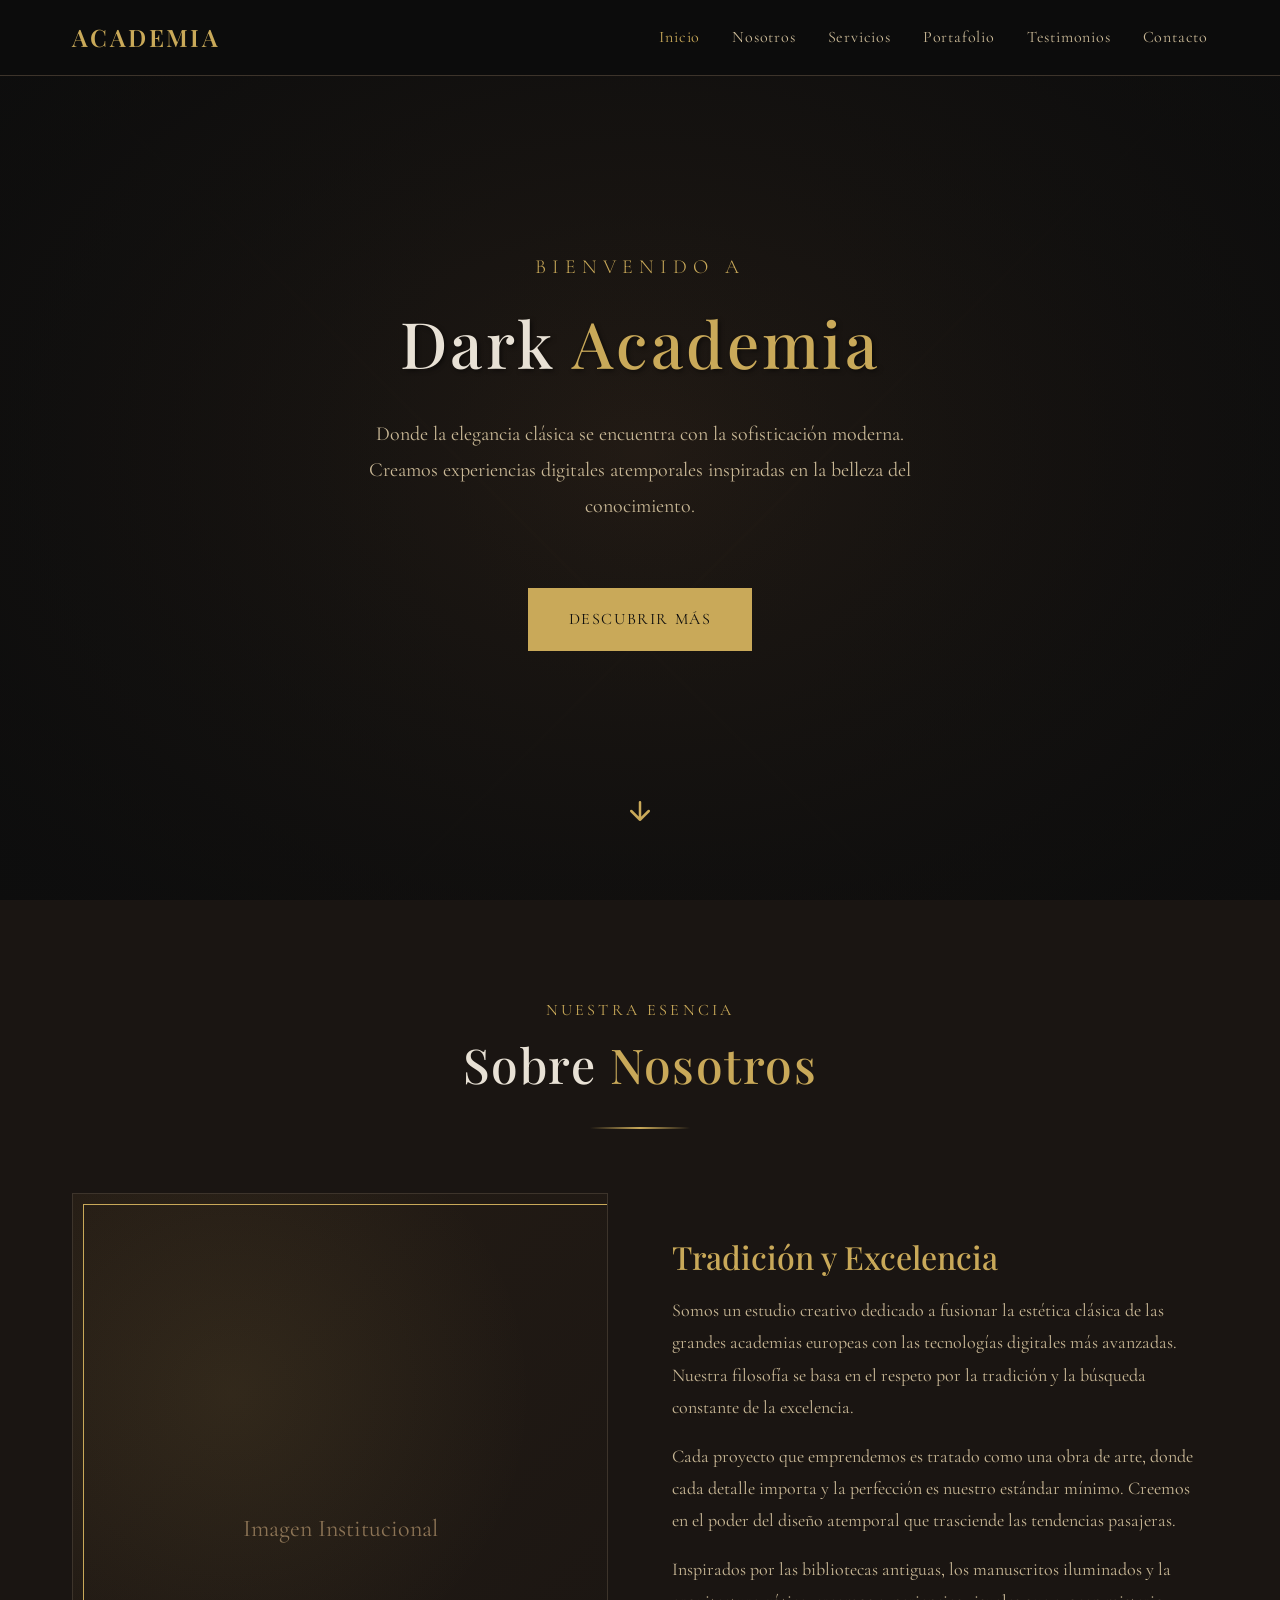
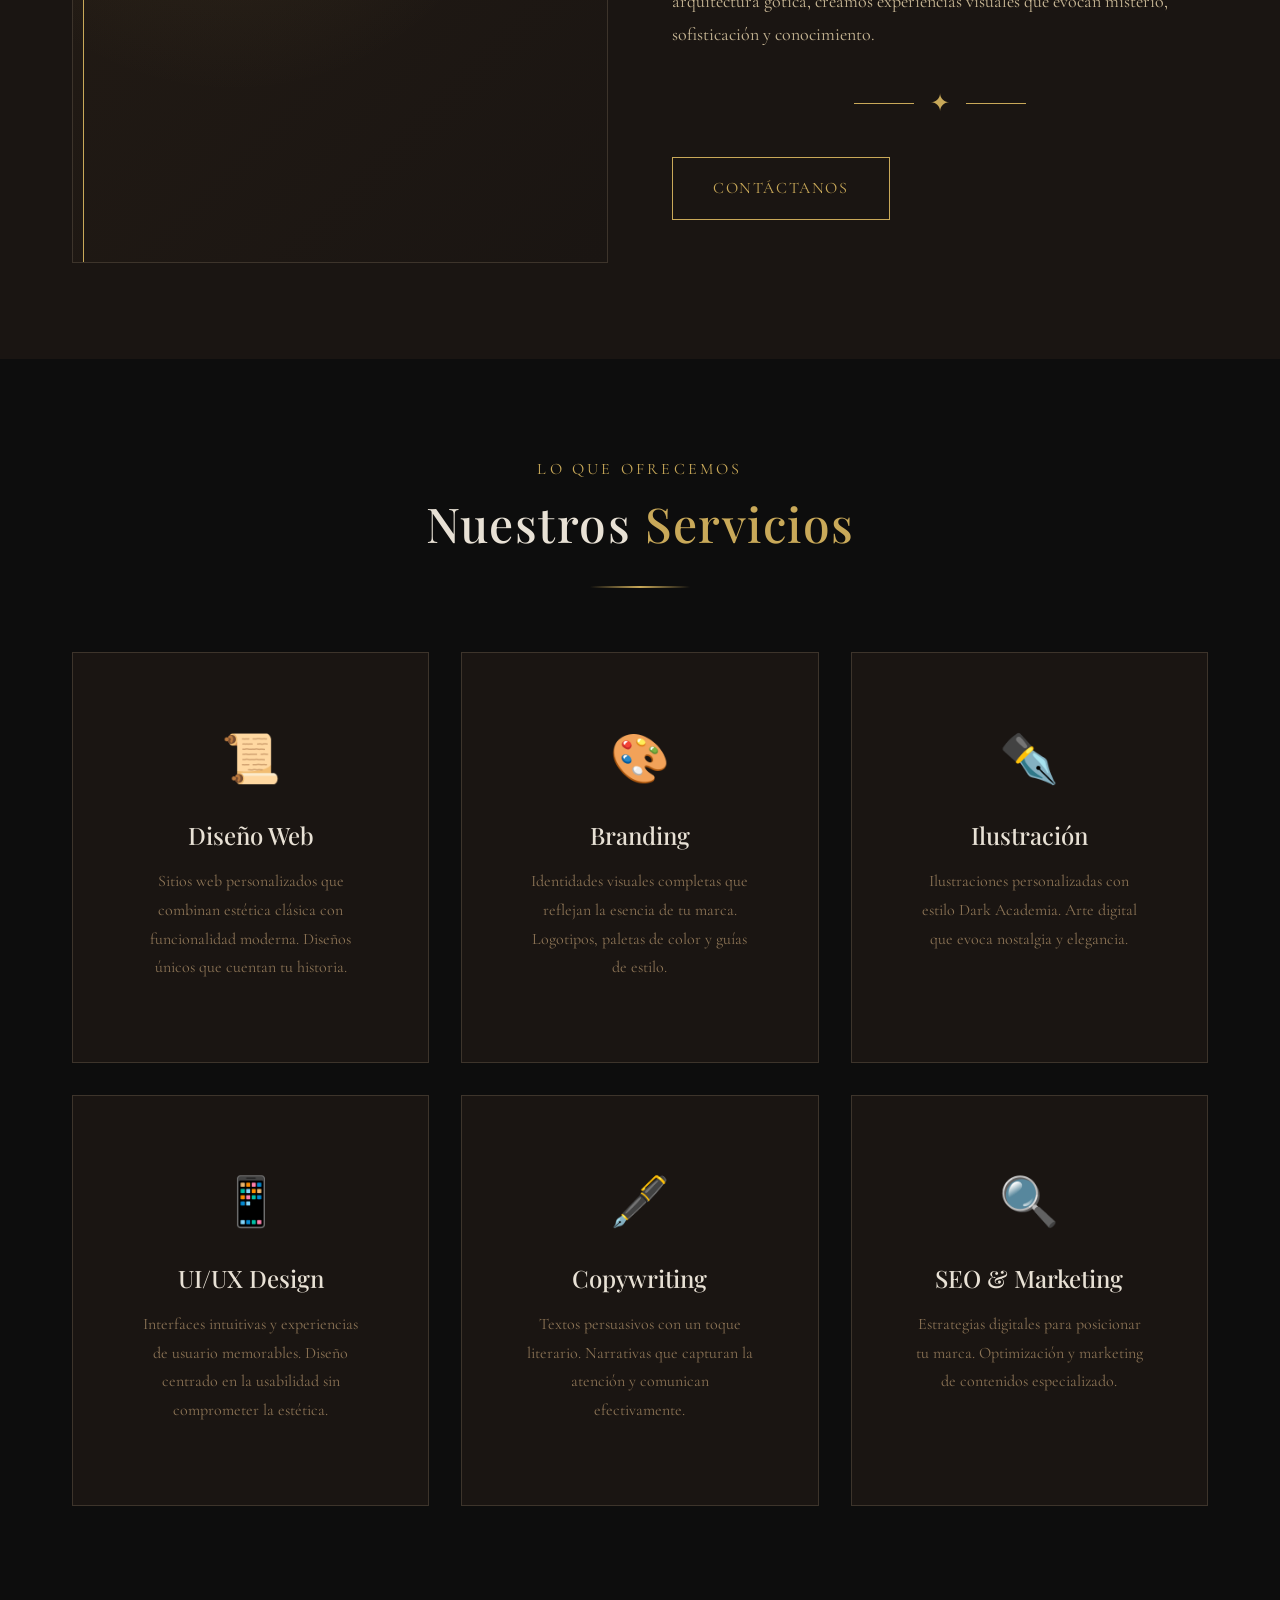
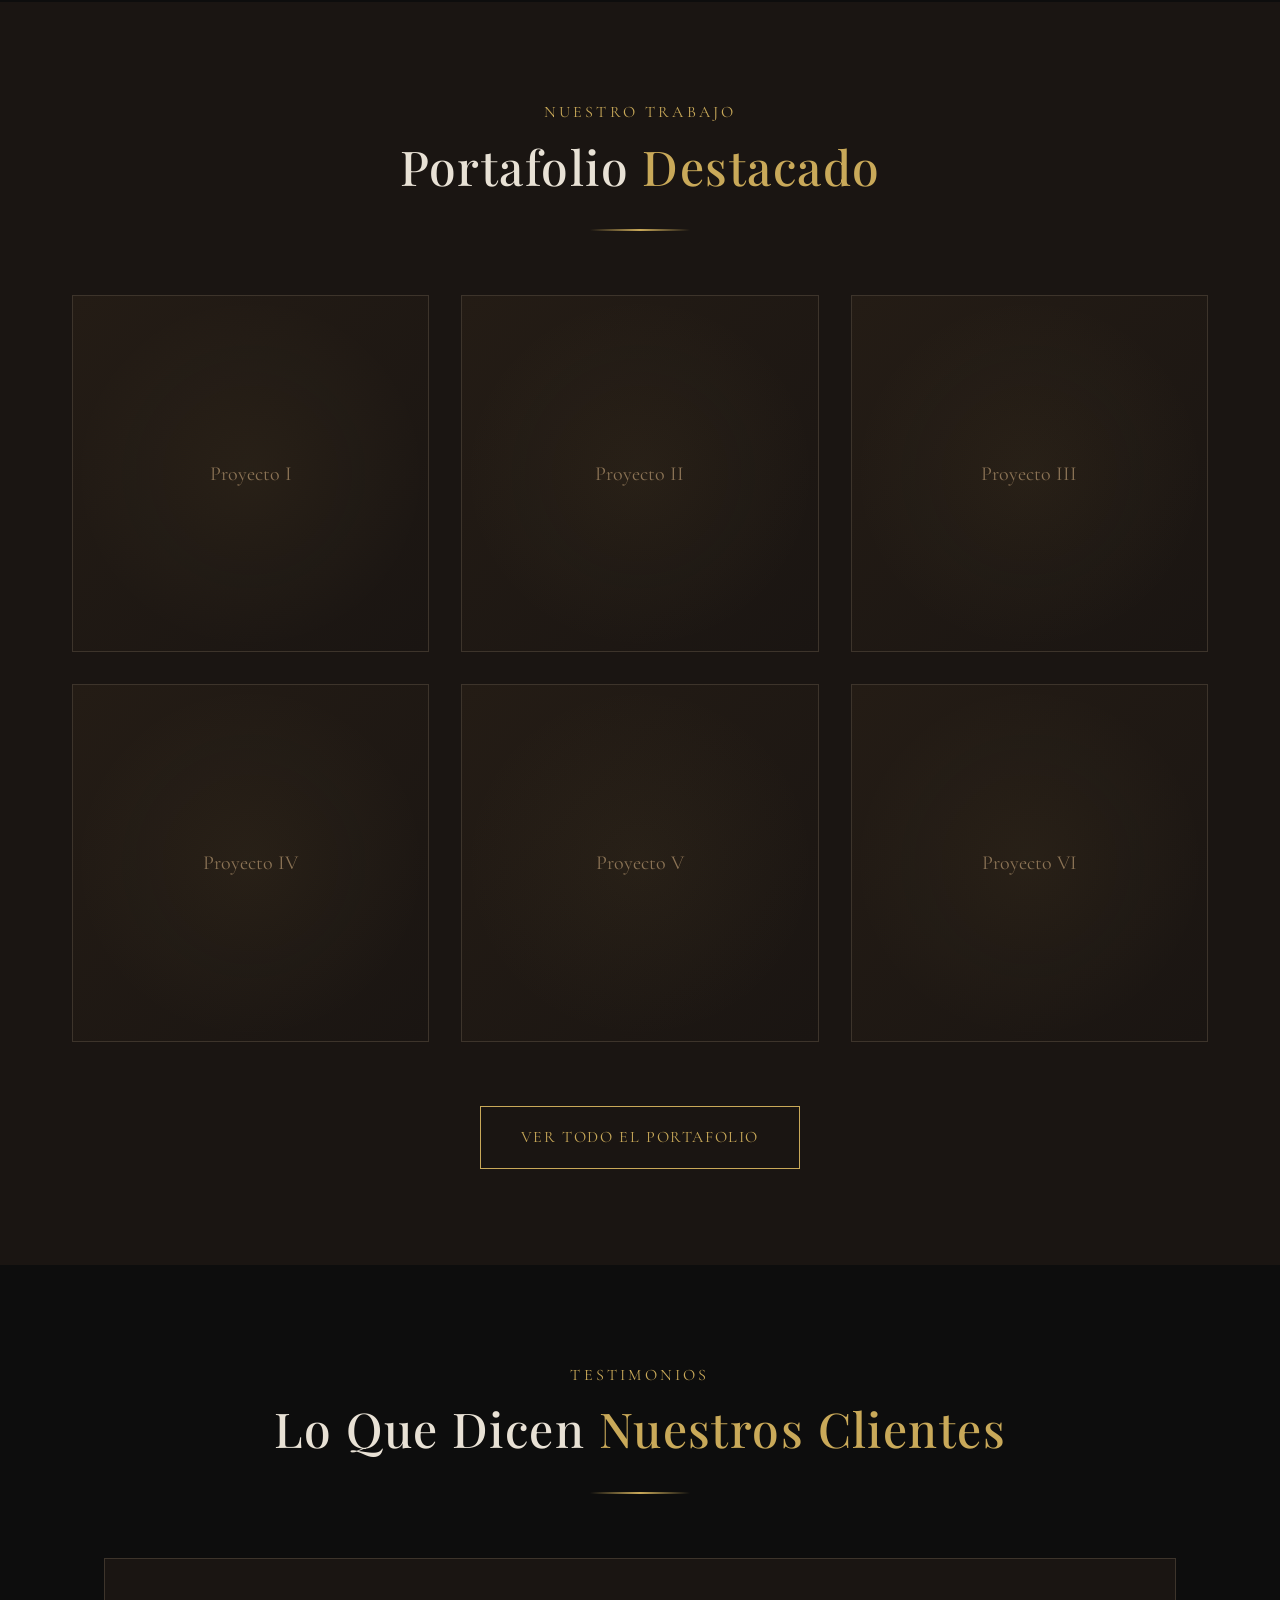
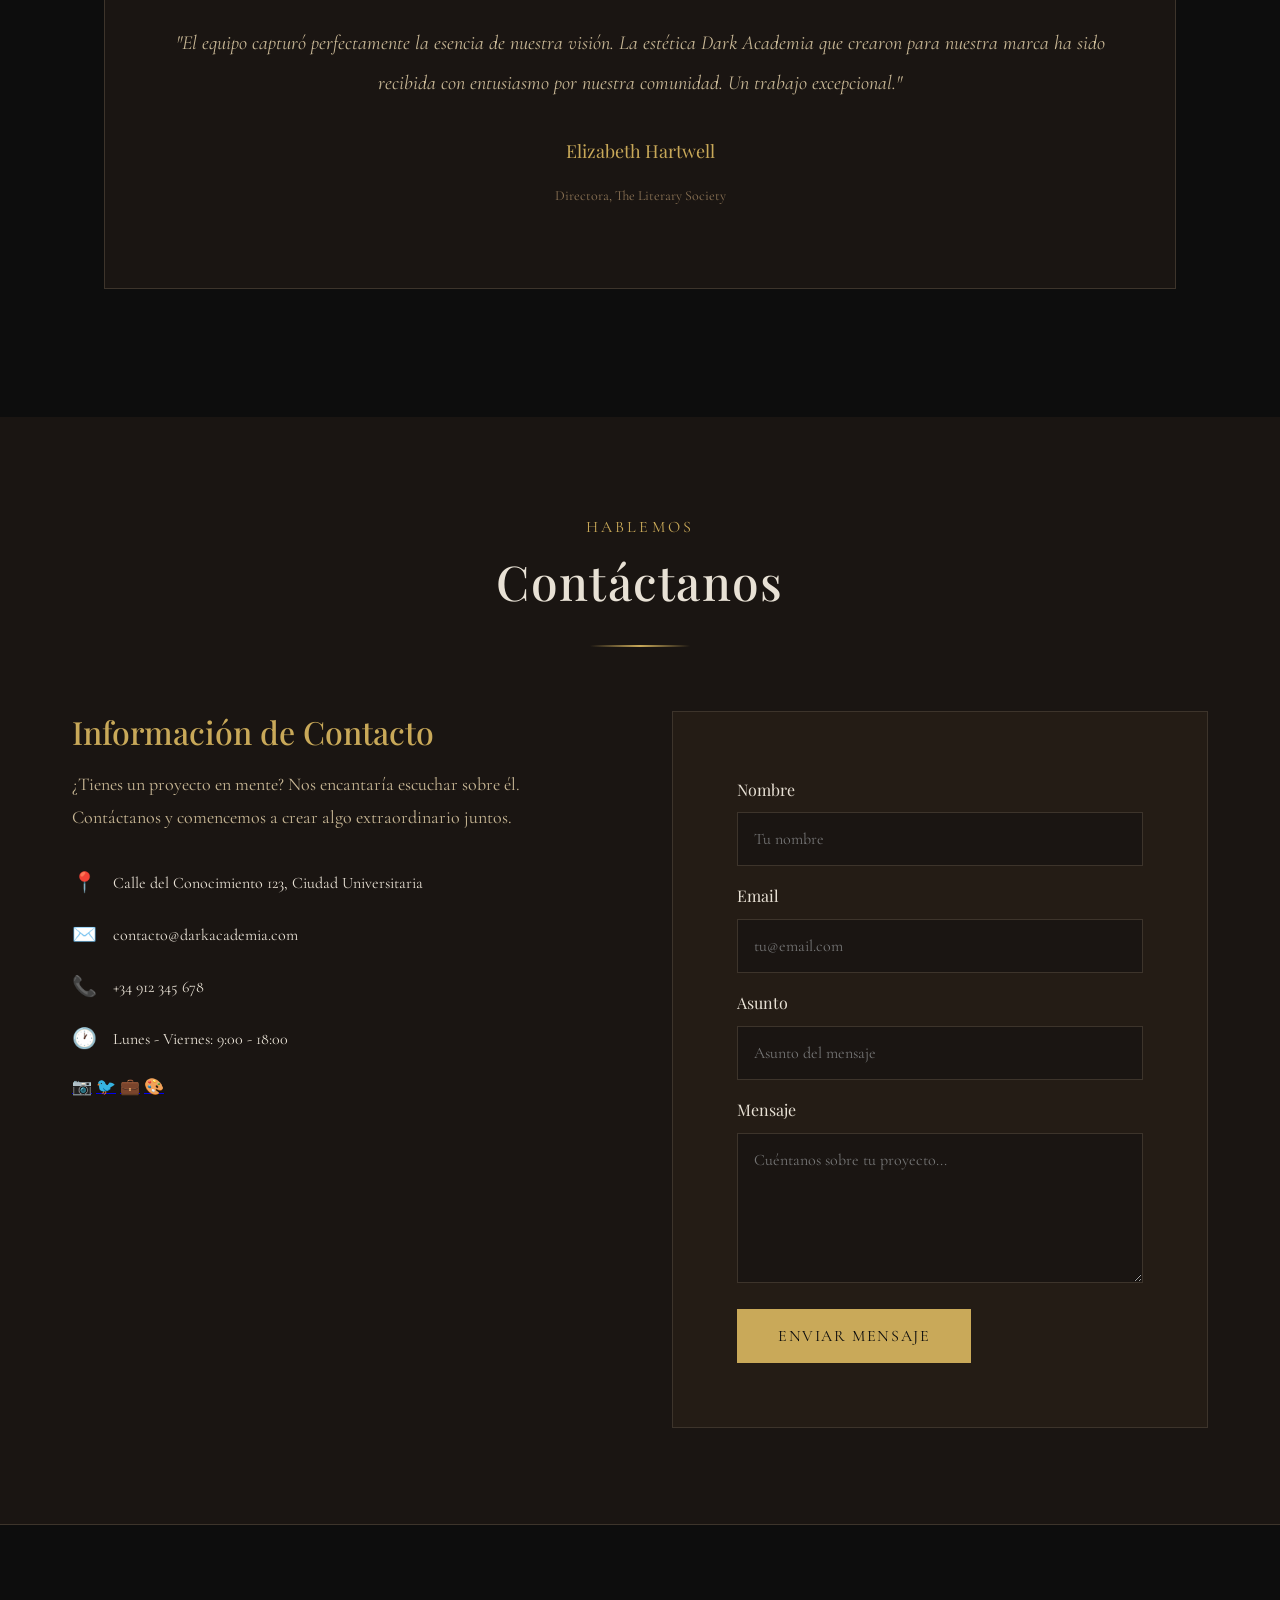
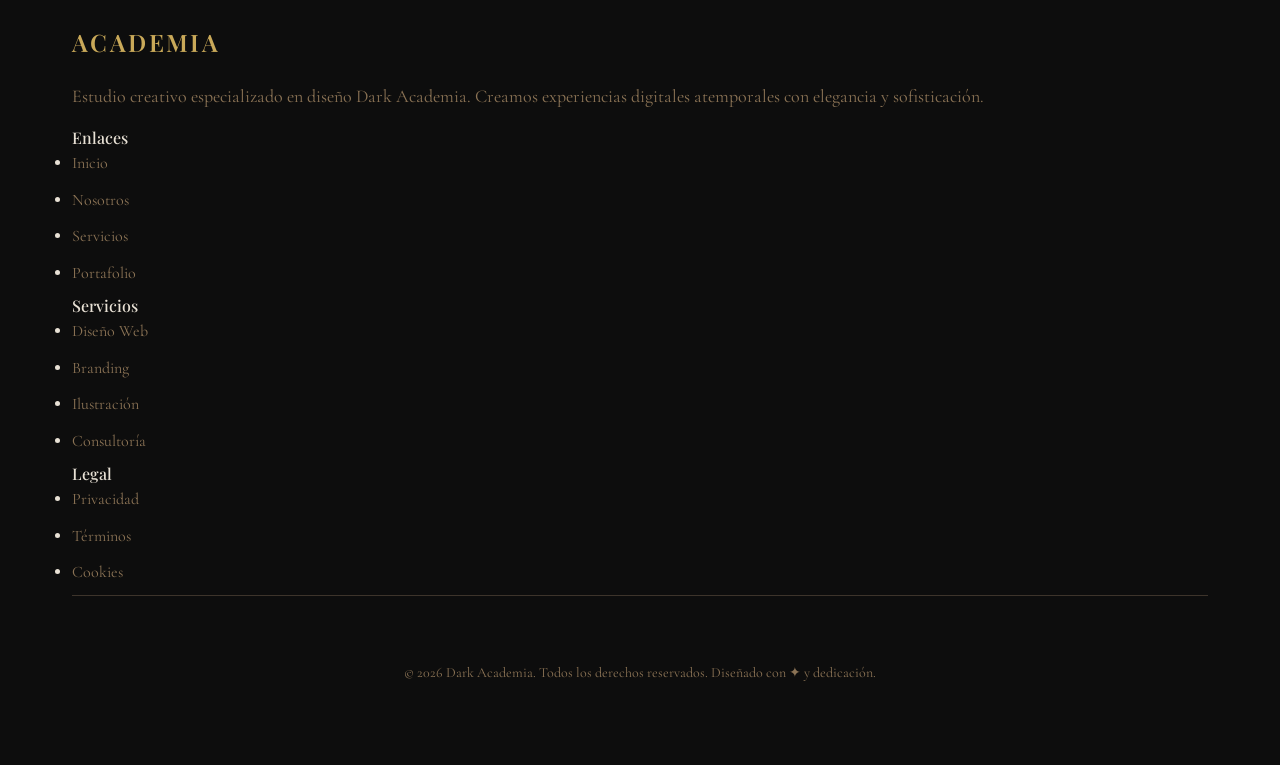
==== commit 74f2616b: "Title: Separate CSS and JavaScript files for improved project structure Key features implemented: - " ====
--- a/index.html
+++ b/index.html
@@ -7,884 +7,7 @@
     <link rel="preconnect" href="https://fonts.googleapis.com">
     <link rel="preconnect" href="https://fonts.gstatic.com" crossorigin>
     <link href="https://fonts.googleapis.com/css2?family=Cormorant+Garamond:ital,wght@0,300;0,400;0,500;0,600;0,700;1,300;1,400;1,500&family=Playfair+Display:ital,wght@0,400;0,500;0,600;0,700;1,400;1,500&display=swap" rel="stylesheet">
-    <style>
-        /* ============================================
-           RESET & BASE STYLES
-           ============================================ */
-        * {
-            margin: 0;
-            padding: 0;
-            box-sizing: border-box;
-        }
-
-        :root {
-            --color-bg-primary: #0d0d0d;
-            --color-bg-secondary: #1a1512;
-            --color-bg-tertiary: #241c15;
-            --color-text-primary: #e8e1d5;
-            --color-text-secondary: #c9b896;
-            --color-text-muted: #8b7355;
-            --color-accent-gold: #c9a959;
-            --color-accent-bronze: #8b6f47;
-            --color-border: #3d342b;
-            --font-heading: 'Playfair Display', Georgia, serif;
-            --font-body: 'Cormorant Garamond', Georgia, serif;
-            --spacing-xs: 0.5rem;
-            --spacing-sm: 1rem;
-            --spacing-md: 2rem;
-            --spacing-lg: 4rem;
-            --spacing-xl: 6rem;
-        }
-
-        html {
-            scroll-behavior: smooth;
-            font-size: 16px;
-        }
-
-        body {
-            font-family: var(--font-body);
-            background-color: var(--color-bg-primary);
-            color: var(--color-text-primary);
-            line-height: 1.8;
-            overflow-x: hidden;
-        }
-
-        /* ============================================
-           TYPOGRAPHY
-           ============================================ */
-        h1, h2, h3, h4, h5, h6 {
-            font-family: var(--font-heading);
-            font-weight: 500;
-            line-height: 1.3;
-            color: var(--color-text-primary);
-        }
-
-        h1 {
-            font-size: clamp(2.5rem, 5vw, 4.5rem);
-            letter-spacing: 0.05em;
-        }
-
-        h2 {
-            font-size: clamp(2rem, 4vw, 3rem);
-            letter-spacing: 0.03em;
-        }
-
-        h3 {
-            font-size: clamp(1.5rem, 3vw, 2rem);
-        }
-
-        p {
-            font-size: 1.125rem;
-            color: var(--color-text-secondary);
-            margin-bottom: var(--spacing-sm);
-        }
-
-        .text-accent {
-            color: var(--color-accent-gold);
-        }
-
-        .text-center {
-            text-align: center;
-        }
-
-        /* ============================================
-           DECORATIVE ELEMENTS
-           ============================================ */
-        .ornament {
-            width: 100px;
-            height: 2px;
-            background: linear-gradient(90deg, transparent, var(--color-accent-gold), transparent);
-            margin: var(--spacing-md) auto;
-        }
-
-        .ornament-large {
-            width: 200px;
-            height: 3px;
-            background: linear-gradient(90deg, transparent, var(--color-accent-gold), var(--color-accent-bronze), var(--color-accent-gold), transparent);
-            margin: var(--spacing-lg) auto;
-        }
-
-        .divider {
-            display: flex;
-            align-items: center;
-            justify-content: center;
-            gap: var(--spacing-sm);
-            margin: var(--spacing-md) 0;
-        }
-
-        .divider::before,
-        .divider::after {
-            content: '';
-            width: 60px;
-            height: 1px;
-            background-color: var(--color-accent-gold);
-        }
-
-        .divider-icon {
-            color: var(--color-accent-gold);
-            font-size: 1.5rem;
-        }
-
-        /* ============================================
-           LAYOUT COMPONENTS
-           ============================================ */
-        .container {
-            max-width: 1200px;
-            margin: 0 auto;
-            padding: 0 var(--spacing-md);
-        }
-
-        section {
-            padding: var(--spacing-xl) 0;
-        }
-
-        /* ============================================
-           NAVIGATION
-           ============================================ */
-        .navbar {
-            position: fixed;
-            top: 0;
-            left: 0;
-            right: 0;
-            z-index: 1000;
-            background-color: rgba(13, 13, 13, 0.95);
-            backdrop-filter: blur(10px);
-            border-bottom: 1px solid var(--color-border);
-            padding: var(--spacing-sm) 0;
-            transition: all 0.3s ease;
-        }
-
-        .navbar.scrolled {
-            padding: var(--spacing-xs) 0;
-            background-color: rgba(13, 13, 13, 0.98);
-        }
-
-        .navbar .container {
-            display: flex;
-            justify-content: space-between;
-            align-items: center;
-        }
-
-        .logo {
-            font-family: var(--font-heading);
-            font-size: 1.5rem;
-            font-weight: 600;
-            color: var(--color-accent-gold);
-            text-decoration: none;
-            letter-spacing: 0.1em;
-        }
-
-        .nav-menu {
-            display: flex;
-            list-style: none;
-            gap: var(--spacing-md);
-        }
-
-        .nav-link {
-            font-family: var(--font-body);
-            font-size: 1rem;
-            color: var(--color-text-secondary);
-            text-decoration: none;
-            letter-spacing: 0.05em;
-            transition: color 0.3s ease;
-            position: relative;
-        }
-
-        .nav-link::after {
-            content: '';
-            position: absolute;
-            bottom: -5px;
-            left: 0;
-            width: 0;
-            height: 1px;
-            background-color: var(--color-accent-gold);
-            transition: width 0.3s ease;
-        }
-
-        .nav-link:hover {
-            color: var(--color-accent-gold);
-        }
-
-        .nav-link:hover::after {
-            width: 100%;
-        }
-
-        .nav-toggle {
-            display: none;
-            flex-direction: column;
-            gap: 5px;
-            cursor: pointer;
-            background: none;
-            border: none;
-        }
-
-        .nav-toggle span {
-            width: 25px;
-            height: 2px;
-            background-color: var(--color-accent-gold);
-            transition: all 0.3s ease;
-        }
-
-        /* Mobile Navigation */
-        @media (max-width: 768px) {
-            .nav-toggle {
-                display: flex;
-            }
-
-            .nav-menu {
-                position: fixed;
-                top: 70px;
-                left: 0;
-                right: 0;
-                background-color: var(--color-bg-secondary);
-                flex-direction: column;
-                padding: var(--spacing-md);
-                gap: var(--spacing-sm);
-                transform: translateY(-150%);
-                transition: transform 0.3s ease;
-                border-bottom: 1px solid var(--color-border);
-            }
-
-            .nav-menu.active {
-                transform: translateY(0);
-            }
-        }
-
-        /* ============================================
-           HERO SECTION
-           ============================================ */
-        .hero {
-            min-height: 100vh;
-            display: flex;
-            align-items: center;
-            justify-content: center;
-            position: relative;
-            background: 
-                radial-gradient(ellipse at center, rgba(36, 28, 21, 0.8) 0%, rgba(13, 13, 13, 1) 100%),
-                url('data:image/svg+xml,<svg xmlns="http://www.w3.org/2000/svg" viewBox="0 0 400 400"><rect fill="%231a1512" width="400" height="400"/><path d="M0 0 L400 400 M400 0 L0 400" stroke="%23241c15" stroke-width="1"/></svg>');
-            background-size: cover;
-            overflow: hidden;
-        }
-
-        .hero::before {
-            content: '';
-            position: absolute;
-            top: 0;
-            left: 0;
-            right: 0;
-            bottom: 0;
-            background: radial-gradient(circle at 50% 50%, transparent 0%, rgba(13, 13, 13, 0.7) 100%);
-            pointer-events: none;
-        }
-
-        .hero-content {
-            text-align: center;
-            z-index: 1;
-            padding: var(--spacing-md);
-        }
-
-        .hero-subtitle {
-            font-size: 1.25rem;
-            color: var(--color-accent-gold);
-            letter-spacing: 0.3em;
-            text-transform: uppercase;
-            margin-bottom: var(--spacing-sm);
-            font-weight: 300;
-        }
-
-        .hero-title {
-            margin-bottom: var(--spacing-md);
-            text-shadow: 2px 2px 4px rgba(0, 0, 0, 0.5);
-        }
-
-        .hero-description {
-            max-width: 600px;
-            margin: 0 auto var(--spacing-lg);
-            font-size: 1.25rem;
-            color: var(--color-text-secondary);
-        }
-
-        .btn {
-            display: inline-block;
-            padding: 1rem 2.5rem;
-            font-family: var(--font-body);
-            font-size: 1rem;
-            letter-spacing: 0.1em;
-            text-decoration: none;
-            text-transform: uppercase;
-            border: 1px solid var(--color-accent-gold);
-            color: var(--color-accent-gold);
-            background: transparent;
-            cursor: pointer;
-            transition: all 0.3s ease;
-        }
-
-        .btn:hover {
-            background-color: var(--color-accent-gold);
-            color: var(--color-bg-primary);
-        }
-
-        .btn-primary {
-            background-color: var(--color-accent-gold);
-            color: var(--color-bg-primary);
-        }
-
-        .btn-primary:hover {
-            background-color: var(--color-accent-bronze);
-            border-color: var(--color-accent-bronze);
-            color: var(--color-text-primary);
-        }
-
-        .scroll-indicator {
-            position: absolute;
-            bottom: var(--spacing-lg);
-            left: 50%;
-            transform: translateX(-50%);
-            animation: bounce 2s infinite;
-        }
-
-        .scroll-indicator svg {
-            width: 30px;
-            height: 30px;
-            stroke: var(--color-accent-gold);
-        }
-
-        @keyframes bounce {
-            0%, 20%, 50%, 80%, 100% {
-                transform: translateX(-50%) translateY(0);
-            }
-            40% {
-                transform: translateX(-50%) translateY(-10px);
-            }
-            60% {
-                transform: translateX(-50%) translateY(-5px);
-            }
-        }
-
-        /* ============================================
-           ABOUT SECTION
-           ============================================ */
-        .about {
-            background-color: var(--color-bg-secondary);
-        }
-
-        .section-header {
-            text-align: center;
-            margin-bottom: var(--spacing-lg);
-        }
-
-        .section-subtitle {
-            font-size: 1rem;
-            color: var(--color-accent-gold);
-            letter-spacing: 0.2em;
-            text-transform: uppercase;
-            margin-bottom: var(--spacing-xs);
-        }
-
-        .about-grid {
-            display: grid;
-            grid-template-columns: 1fr 1fr;
-            gap: var(--spacing-lg);
-            align-items: center;
-        }
-
-        .about-image {
-            position: relative;
-            aspect-ratio: 4/5;
-            background: linear-gradient(135deg, var(--color-bg-tertiary) 0%, var(--color-bg-secondary) 100%);
-            border: 1px solid var(--color-border);
-            overflow: hidden;
-        }
-
-        .about-image::before {
-            content: '';
-            position: absolute;
-            top: 10px;
-            left: 10px;
-            right: -10px;
-            bottom: -10px;
-            border: 1px solid var(--color-accent-gold);
-            z-index: 1;
-        }
-
-        .about-image-placeholder {
-            width: 100%;
-            height: 100%;
-            display: flex;
-            align-items: center;
-            justify-content: center;
-            color: var(--color-text-muted);
-            font-size: 1.5rem;
-            background: 
-                radial-gradient(circle at 30% 30%, rgba(201, 169, 89, 0.1) 0%, transparent 50%),
-                linear-gradient(135deg, var(--color-bg-tertiary) 0%, var(--color-bg-secondary) 100%);
-        }
-
-        .about-content h3 {
-            margin-bottom: var(--spacing-sm);
-            color: var(--color-accent-gold);
-        }
-
-        .about-content p {
-            margin-bottom: var(--spacing-sm);
-        }
-
-        @media (max-width: 768px) {
-            .about-grid {
-                grid-template-columns: 1fr;
-            }
-        }
-
-        /* ============================================
-           SERVICES SECTION
-           ============================================ */
-        .services {
-            background-color: var(--color-bg-primary);
-        }
-
-        .services-grid {
-            display: grid;
-            grid-template-columns: repeat(3, 1fr);
-            gap: var(--spacing-md);
-        }
-
-        .service-card {
-            background-color: var(--color-bg-secondary);
-            border: 1px solid var(--color-border);
-            padding: var(--spacing-lg);
-            text-align: center;
-            transition: all 0.3s ease;
-            position: relative;
-            overflow: hidden;
-        }
-
-        .service-card::before {
-            content: '';
-            position: absolute;
-            top: 0;
-            left: 0;
-            right: 0;
-            height: 3px;
-            background: linear-gradient(90deg, var(--color-accent-gold), var(--color-accent-bronze));
-            transform: scaleX(0);
-            transition: transform 0.3s ease;
-        }
-
-        .service-card:hover {
-            transform: translateY(-5px);
-            border-color: var(--color-accent-gold);
-        }
-
-        .service-card:hover::before {
-            transform: scaleX(1);
-        }
-
-        .service-icon {
-            font-size: 3rem;
-            color: var(--color-accent-gold);
-            margin-bottom: var(--spacing-sm);
-        }
-
-        .service-card h3 {
-            font-size: 1.5rem;
-            margin-bottom: var(--spacing-sm);
-            color: var(--color-text-primary);
-        }
-
-        .service-card p {
-            font-size: 1rem;
-            color: var(--color-text-muted);
-        }
-
-        @media (max-width: 992px) {
-            .services-grid {
-                grid-template-columns: repeat(2, 1fr);
-            }
-        }
-
-        @media (max-width: 576px) {
-            .services-grid {
-                grid-template-columns: 1fr;
-            }
-        }
-
-        /* ============================================
-           PORTFOLIO SECTION
-           ============================================ */
-        .portfolio {
-            background-color: var(--color-bg-secondary);
-        }
-
-        .portfolio-grid {
-            display: grid;
-            grid-template-columns: repeat(3, 1fr);
-            gap: var(--spacing-md);
-        }
-
-        .portfolio-item {
-            position: relative;
-            aspect-ratio: 1;
-            background-color: var(--color-bg-tertiary);
-            border: 1px solid var(--color-border);
-            overflow: hidden;
-            cursor: pointer;
-        }
-
-        .portfolio-item::before {
-            content: '';
-            position: absolute;
-            top: 0;
-            left: 0;
-            right: 0;
-            bottom: 0;
-            background: linear-gradient(to bottom, transparent 0%, rgba(13, 13, 13, 0.9) 100%);
-            opacity: 0;
-            transition: opacity 0.3s ease;
-            z-index: 1;
-        }
-
-        .portfolio-item:hover::before {
-            opacity: 1;
-        }
-
-        .portfolio-item-placeholder {
-            width: 100%;
-            height: 100%;
-            display: flex;
-            align-items: center;
-            justify-content: center;
-            color: var(--color-text-muted);
-            font-size: 1.25rem;
-            background: 
-                radial-gradient(circle at 50% 50%, rgba(201, 169, 89, 0.05) 0%, transparent 70%),
-                linear-gradient(135deg, var(--color-bg-tertiary) 0%, var(--color-bg-secondary) 100%);
-        }
-
-        .portfolio-overlay {
-            position: absolute;
-            bottom: 0;
-            left: 0;
-            right: 0;
-            padding: var(--spacing-md);
-            z-index: 2;
-            transform: translateY(20px);
-            opacity: 0;
-            transition: all 0.3s ease;
-        }
-
-        .portfolio-item:hover .portfolio-overlay {
-            transform: translateY(0);
-            opacity: 1;
-        }
-
-        .portfolio-overlay h3 {
-            font-size: 1.25rem;
-            color: var(--color-accent-gold);
-            margin-bottom: var(--spacing-xs);
-        }
-
-        .portfolio-overlay p {
-            font-size: 0.875rem;
-            color: var(--color-text-secondary);
-        }
-
-        @media (max-width: 768px) {
-            .portfolio-grid {
-                grid-template-columns: repeat(2, 1fr);
-            }
-        }
-
-        @media (max-width: 576px) {
-            .portfolio-grid {
-                grid-template-columns: 1fr;
-            }
-        }
-
-        /* ============================================
-           TESTIMONIALS SECTION
-           ============================================ */
-        .testimonials {
-            background-color: var(--color-bg-primary);
-        }
-
-        .testimonial-slider {
-            max-width: 800px;
-            margin: 0 auto;
-        }
-
-        .testimonial-card {
-            background-color: var(--color-bg-secondary);
-            border: 1px solid var(--color-border);
-            padding: var(--spacing-lg);
-            text-align: center;
-            position: relative;
-        }
-
-        .testimonial-card::before {
-            content: '"';
-            font-family: var(--font-heading);
-            font-size: 6rem;
-            color: var(--color-accent-gold);
-            opacity: 0.3;
-            position: absolute;
-            top: -20px;
-            left: var(--spacing-md);
-            line-height: 1;
-        }
-
-        .testimonial-text {
-            font-size: 1.25rem;
-            font-style: italic;
-            color: var(--color-text-secondary);
-            margin-bottom: var(--spacing-md);
-            position: relative;
-            z-index: 1;
-        }
-
-        .testimonial-author {
-            font-family: var(--font-heading);
-            font-size: 1rem;
-            color: var(--color-accent-gold);
-            letter-spacing: 0.1em;
-        }
-
-        .testimonial-role {
-            font-size: 0.875rem;
-            color: var(--color-text-muted);
-            margin-top: var(--spacing-xs);
-        }
-
-        /* ============================================
-           CONTACT SECTION
-           ============================================ */
-        .contact {
-            background-color: var(--color-bg-secondary);
-        }
-
-        .contact-grid {
-            display: grid;
-            grid-template-columns: 1fr 1fr;
-            gap: var(--spacing-lg);
-        }
-
-        .contact-info h3 {
-            color: var(--color-accent-gold);
-            margin-bottom: var(--spacing-sm);
-        }
-
-        .contact-details {
-            margin-top: var(--spacing-md);
-        }
-
-        .contact-item {
-            display: flex;
-            align-items: flex-start;
-            gap: var(--spacing-sm);
-            margin-bottom: var(--spacing-sm);
-        }
-
-        .contact-icon {
-            color: var(--color-accent-gold);
-            font-size: 1.25rem;
-            margin-top: 3px;
-        }
-
-        .contact-text {
-            color: var(--color-text-secondary);
-        }
-
-        .social-links {
-            display: flex;
-            gap: var(--spacing-sm);
-            margin-top: var(--spacing-md);
-        }
-
-        .social-link {
-            width: 45px;
-            height: 45px;
-            display: flex;
-            align-items: center;
-            justify-content: center;
-            border: 1px solid var(--color-border);
-            color: var(--color-accent-gold);
-            text-decoration: none;
-            transition: all 0.3s ease;
-        }
-
-        .social-link:hover {
-            border-color: var(--color-accent-gold);
-            background-color: var(--color-accent-gold);
-            color: var(--color-bg-primary);
-        }
-
-        .contact-form {
-            background-color: var(--color-bg-tertiary);
-            border: 1px solid var(--color-border);
-            padding: var(--spacing-lg);
-        }
-
-        .form-group {
-            margin-bottom: var(--spacing-sm);
-        }
-
-        .form-label {
-            display: block;
-            font-family: var(--font-heading);
-            font-size: 0.875rem;
-            color: var(--color-accent-gold);
-            letter-spacing: 0.1em;
-            margin-bottom: var(--spacing-xs);
-        }
-
-        .form-input,
-        .form-textarea {
-            width: 100%;
-            padding: 0.875rem 1rem;
-            font-family: var(--font-body);
-            font-size: 1rem;
-            color: var(--color-text-primary);
-            background-color: var(--color-bg-secondary);
-            border: 1px solid var(--color-border);
-            transition: border-color 0.3s ease;
-        }
-
-        .form-input:focus,
-        .form-textarea:focus {
-            outline: none;
-            border-color: var(--color-accent-gold);
-        }
-
-        .form-input::placeholder,
-        .form-textarea::placeholder {
-            color: var(--color-text-muted);
-        }
-
-        .form-textarea {
-            min-height: 150px;
-            resize: vertical;
-        }
-
-        .form-submit {
-            width: 100%;
-            margin-top: var(--spacing-sm);
-        }
-
-        @media (max-width: 768px) {
-            .contact-grid {
-                grid-template-columns: 1fr;
-            }
-        }
-
-        /* ============================================
-           FOOTER
-           ============================================ */
-        .footer {
-            background-color: var(--color-bg-primary);
-            border-top: 1px solid var(--color-border);
-            padding: var(--spacing-lg) 0 var(--spacing-md);
-        }
-
-        .footer-grid {
-            display: grid;
-            grid-template-columns: 2fr 1fr 1fr 1fr;
-            gap: var(--spacing-lg);
-            margin-bottom: var(--spacing-lg);
-        }
-
-        .footer-brand p {
-            color: var(--color-text-muted);
-            font-size: 1rem;
-            max-width: 300px;
-        }
-
-        .footer-title {
-            font-family: var(--font-heading);
-            font-size: 1rem;
-            color: var(--color-accent-gold);
-            letter-spacing: 0.1em;
-            margin-bottom: var(--spacing-sm);
-        }
-
-        .footer-links {
-            list-style: none;
-        }
-
-        .footer-links li {
-            margin-bottom: var(--spacing-xs);
-        }
-
-        .footer-links a {
-            color: var(--color-text-secondary);
-            text-decoration: none;
-            font-size: 0.9375rem;
-            transition: color 0.3s ease;
-        }
-
-        .footer-links a:hover {
-            color: var(--color-accent-gold);
-        }
-
-        .footer-bottom {
-            border-top: 1px solid var(--color-border);
-            padding-top: var(--spacing-md);
-            text-align: center;
-        }
-
-        .footer-bottom p {
-            font-size: 0.875rem;
-            color: var(--color-text-muted);
-        }
-
-        @media (max-width: 992px) {
-            .footer-grid {
-                grid-template-columns: repeat(2, 1fr);
-            }
-        }
-
-        @media (max-width: 576px) {
-            .footer-grid {
-                grid-template-columns: 1fr;
-            }
-        }
-
-        /* ============================================
-           ANIMATIONS & UTILITIES
-           ============================================ */
-        .fade-in {
-            opacity: 0;
-            transform: translateY(30px);
-            transition: opacity 0.6s ease, transform 0.6s ease;
-        }
-
-        .fade-in.visible {
-            opacity: 1;
-            transform: translateY(0);
-        }
-
-        /* Selection Color */
-        ::selection {
-            background-color: var(--color-accent-gold);
-            color: var(--color-bg-primary);
-        }
-
-        /* Scrollbar Styling */
-        ::-webkit-scrollbar {
-            width: 10px;
-        }
-
-        ::-webkit-scrollbar-track {
-            background-color: var(--color-bg-primary);
-        }
-
-        ::-webkit-scrollbar-thumb {
-            background-color: var(--color-border);
-            border-radius: 5px;
-        }
-
-        ::-webkit-scrollbar-thumb:hover {
-            background-color: var(--color-accent-gold);
-        }
-    </style>
+    <link rel="stylesheet" href="css/styles.css">
 </head>
 <body>
     <!-- Navigation -->
@@ -1226,125 +349,6 @@
         </div>
     </footer>
 
-    <script>
-        // ============================================
-        // NAVIGATION FUNCTIONALITY
-        // ============================================
-        const navbar = document.getElementById('navbar');
-        const navToggle = document.getElementById('navToggle');
-        const navMenu = document.getElementById('navMenu');
-        const navLinks = document.querySelectorAll('.nav-link');
-
-        // Toggle mobile menu
-        navToggle.addEventListener('click', () => {
-            navMenu.classList.toggle('active');
-        });
-
-        // Close mobile menu when clicking a link
-        navLinks.forEach(link => {
-            link.addEventListener('click', () => {
-                navMenu.classList.remove('active');
-            });
-        });
-
-        // Navbar scroll effect
-        window.addEventListener('scroll', () => {
-            if (window.scrollY > 100) {
-                navbar.classList.add('scrolled');
-            } else {
-                navbar.classList.remove('scrolled');
-            }
-        });
-
-        // ============================================
-        // SMOOTH SCROLL FOR ANCHOR LINKS
-        // ============================================
-        document.querySelectorAll('a[href^="#"]').forEach(anchor => {
-            anchor.addEventListener('click', function(e) {
-                e.preventDefault();
-                const targetId = this.getAttribute('href');
-                if (targetId === '#') return;
-                
-                const targetElement = document.querySelector(targetId);
-                if (targetElement) {
-                    const navHeight = navbar.offsetHeight;
-                    const targetPosition = targetElement.offsetTop - navHeight;
-                    
-                    window.scrollTo({
-                        top: targetPosition,
-                        behavior: 'smooth'
-                    });
-                }
-            });
-        });
-
-        // ============================================
-        // FADE IN ANIMATION ON SCROLL
-        // ============================================
-        const fadeElements = document.querySelectorAll('.fade-in');
-
-        const fadeInOnScroll = () => {
-            fadeElements.forEach(element => {
-                const elementTop = element.getBoundingClientRect().top;
-                const windowHeight = window.innerHeight;
-                
-                if (elementTop < windowHeight - 100) {
-                    element.classList.add('visible');
-                }
-            });
-        };
-
-        // Check on load and scroll
-        window.addEventListener('load', fadeInOnScroll);
-        window.addEventListener('scroll', fadeInOnScroll);
-
-        // ============================================
-        // CONTACT FORM HANDLING
-        // ============================================
-        const contactForm = document.getElementById('contactForm');
-
-        contactForm.addEventListener('submit', (e) => {
-            e.preventDefault();
-            
-            // Get form values
-            const name = document.getElementById('name').value;
-            const email = document.getElementById('email').value;
-            const subject = document.getElementById('subject').value;
-            const message = document.getElementById('message').value;
-
-            // Here you would typically send the data to a server
-            // For now, we'll just show an alert
-            alert(`¡Gracias ${name}! Hemos recibido tu mensaje. Nos pondremos en contacto contigo pronto.`);
-            
-            // Reset form
-            contactForm.reset();
-        });
-
-        // ============================================
-        // ACTIVE NAV LINK ON SCROLL
-        // ============================================
-        const sections = document.querySelectorAll('section[id]');
-
-        window.addEventListener('scroll', () => {
-            const scrollPosition = window.scrollY + navbar.offsetHeight + 100;
-
-            sections.forEach(section => {
-                const sectionTop = section.offsetTop;
-                const sectionHeight = section.offsetHeight;
-                const sectionId = section.getAttribute('id');
-
-                if (scrollPosition >= sectionTop && scrollPosition < sectionTop + sectionHeight) {
-                    navLinks.forEach(link => {
-                        link.classList.remove('active');
-                        if (link.getAttribute('href') === `#${sectionId}`) {
-                            link.style.color = 'var(--color-accent-gold)';
-                        } else {
-                            link.style.color = '';
-                        }
-                    });
-                }
-            });
-        });
-    </script>
+    <script src="js/main.js"></script>
 </body>
 </html>
--- a/css/styles.css
+++ b/css/styles.css
@@ -0,0 +1,853 @@
+/* ============================================
+   RESET & BASE STYLES
+   ============================================ */
+* {
+    margin: 0;
+    padding: 0;
+    box-sizing: border-box;
+}
+
+:root {
+    --color-bg-primary: #0d0d0d;
+    --color-bg-secondary: #1a1512;
+    --color-bg-tertiary: #241c15;
+    --color-text-primary: #e8e1d5;
+    --color-text-secondary: #c9b896;
+    --color-text-muted: #8b7355;
+    --color-accent-gold: #c9a959;
+    --color-accent-bronze: #8b6f47;
+    --color-border: #3d342b;
+    --font-heading: 'Playfair Display', Georgia, serif;
+    --font-body: 'Cormorant Garamond', Georgia, serif;
+    --spacing-xs: 0.5rem;
+    --spacing-sm: 1rem;
+    --spacing-md: 2rem;
+    --spacing-lg: 4rem;
+    --spacing-xl: 6rem;
+}
+
+html {
+    scroll-behavior: smooth;
+    font-size: 16px;
+}
+
+body {
+    font-family: var(--font-body);
+    background-color: var(--color-bg-primary);
+    color: var(--color-text-primary);
+    line-height: 1.8;
+    overflow-x: hidden;
+}
+
+/* ============================================
+   TYPOGRAPHY
+   ============================================ */
+h1, h2, h3, h4, h5, h6 {
+    font-family: var(--font-heading);
+    font-weight: 500;
+    line-height: 1.3;
+    color: var(--color-text-primary);
+}
+
+h1 {
+    font-size: clamp(2.5rem, 5vw, 4.5rem);
+    letter-spacing: 0.05em;
+}
+
+h2 {
+    font-size: clamp(2rem, 4vw, 3rem);
+    letter-spacing: 0.03em;
+}
+
+h3 {
+    font-size: clamp(1.5rem, 3vw, 2rem);
+}
+
+p {
+    font-size: 1.125rem;
+    color: var(--color-text-secondary);
+    margin-bottom: var(--spacing-sm);
+}
+
+.text-accent {
+    color: var(--color-accent-gold);
+}
+
+.text-center {
+    text-align: center;
+}
+
+/* ============================================
+   DECORATIVE ELEMENTS
+   ============================================ */
+.ornament {
+    width: 100px;
+    height: 2px;
+    background: linear-gradient(90deg, transparent, var(--color-accent-gold), transparent);
+    margin: var(--spacing-md) auto;
+}
+
+.ornament-large {
+    width: 200px;
+    height: 3px;
+    background: linear-gradient(90deg, transparent, var(--color-accent-gold), var(--color-accent-bronze), var(--color-accent-gold), transparent);
+    margin: var(--spacing-lg) auto;
+}
+
+.divider {
+    display: flex;
+    align-items: center;
+    justify-content: center;
+    gap: var(--spacing-sm);
+    margin: var(--spacing-md) 0;
+}
+
+.divider::before,
+.divider::after {
+    content: '';
+    width: 60px;
+    height: 1px;
+    background-color: var(--color-accent-gold);
+}
+
+.divider-icon {
+    color: var(--color-accent-gold);
+    font-size: 1.5rem;
+}
+
+/* ============================================
+   LAYOUT COMPONENTS
+   ============================================ */
+.container {
+    max-width: 1200px;
+    margin: 0 auto;
+    padding: 0 var(--spacing-md);
+}
+
+section {
+    padding: var(--spacing-xl) 0;
+}
+
+/* ============================================
+   NAVIGATION
+   ============================================ */
+.navbar {
+    position: fixed;
+    top: 0;
+    left: 0;
+    right: 0;
+    z-index: 1000;
+    background-color: rgba(13, 13, 13, 0.95);
+    backdrop-filter: blur(10px);
+    border-bottom: 1px solid var(--color-border);
+    padding: var(--spacing-sm) 0;
+    transition: all 0.3s ease;
+}
+
+.navbar.scrolled {
+    padding: var(--spacing-xs) 0;
+    background-color: rgba(13, 13, 13, 0.98);
+}
+
+.navbar .container {
+    display: flex;
+    justify-content: space-between;
+    align-items: center;
+}
+
+.logo {
+    font-family: var(--font-heading);
+    font-size: 1.5rem;
+    font-weight: 600;
+    color: var(--color-accent-gold);
+    text-decoration: none;
+    letter-spacing: 0.1em;
+}
+
+.nav-menu {
+    display: flex;
+    list-style: none;
+    gap: var(--spacing-md);
+}
+
+.nav-link {
+    font-family: var(--font-body);
+    font-size: 1rem;
+    color: var(--color-text-secondary);
+    text-decoration: none;
+    letter-spacing: 0.05em;
+    transition: color 0.3s ease;
+    position: relative;
+}
+
+.nav-link::after {
+    content: '';
+    position: absolute;
+    bottom: -5px;
+    left: 0;
+    width: 0;
+    height: 1px;
+    background-color: var(--color-accent-gold);
+    transition: width 0.3s ease;
+}
+
+.nav-link:hover {
+    color: var(--color-accent-gold);
+}
+
+.nav-link:hover::after {
+    width: 100%;
+}
+
+.nav-toggle {
+    display: none;
+    flex-direction: column;
+    gap: 5px;
+    cursor: pointer;
+    background: none;
+    border: none;
+}
+
+.nav-toggle span {
+    width: 25px;
+    height: 2px;
+    background-color: var(--color-accent-gold);
+    transition: all 0.3s ease;
+}
+
+/* Mobile Navigation */
+@media (max-width: 768px) {
+    .nav-toggle {
+        display: flex;
+    }
+
+    .nav-menu {
+        position: fixed;
+        top: 70px;
+        left: 0;
+        right: 0;
+        background-color: var(--color-bg-secondary);
+        flex-direction: column;
+        padding: var(--spacing-md);
+        gap: var(--spacing-sm);
+        transform: translateY(-150%);
+        transition: transform 0.3s ease;
+        border-bottom: 1px solid var(--color-border);
+    }
+
+    .nav-menu.active {
+        transform: translateY(0);
+    }
+}
+
+/* ============================================
+   HERO SECTION
+   ============================================ */
+.hero {
+    min-height: 100vh;
+    display: flex;
+    align-items: center;
+    justify-content: center;
+    position: relative;
+    background: 
+        radial-gradient(ellipse at center, rgba(36, 28, 21, 0.8) 0%, rgba(13, 13, 13, 1) 100%),
+        url('data:image/svg+xml,<svg xmlns="http://www.w3.org/2000/svg" viewBox="0 0 400 400"><rect fill="%231a1512" width="400" height="400"/><path d="M0 0 L400 400 M400 0 L0 400" stroke="%23241c15" stroke-width="1"/></svg>');
+    background-size: cover;
+    overflow: hidden;
+}
+
+.hero::before {
+    content: '';
+    position: absolute;
+    top: 0;
+    left: 0;
+    right: 0;
+    bottom: 0;
+    background: radial-gradient(circle at 50% 50%, transparent 0%, rgba(13, 13, 13, 0.7) 100%);
+    pointer-events: none;
+}
+
+.hero-content {
+    text-align: center;
+    z-index: 1;
+    padding: var(--spacing-md);
+}
+
+.hero-subtitle {
+    font-size: 1.25rem;
+    color: var(--color-accent-gold);
+    letter-spacing: 0.3em;
+    text-transform: uppercase;
+    margin-bottom: var(--spacing-sm);
+    font-weight: 300;
+}
+
+.hero-title {
+    margin-bottom: var(--spacing-md);
+    text-shadow: 2px 2px 4px rgba(0, 0, 0, 0.5);
+}
+
+.hero-description {
+    max-width: 600px;
+    margin: 0 auto var(--spacing-lg);
+    font-size: 1.25rem;
+    color: var(--color-text-secondary);
+}
+
+.btn {
+    display: inline-block;
+    padding: 1rem 2.5rem;
+    font-family: var(--font-body);
+    font-size: 1rem;
+    letter-spacing: 0.1em;
+    text-decoration: none;
+    text-transform: uppercase;
+    border: 1px solid var(--color-accent-gold);
+    color: var(--color-accent-gold);
+    background: transparent;
+    cursor: pointer;
+    transition: all 0.3s ease;
+}
+
+.btn:hover {
+    background-color: var(--color-accent-gold);
+    color: var(--color-bg-primary);
+}
+
+.btn-primary {
+    background-color: var(--color-accent-gold);
+    color: var(--color-bg-primary);
+}
+
+.btn-primary:hover {
+    background-color: var(--color-accent-bronze);
+    border-color: var(--color-accent-bronze);
+    color: var(--color-text-primary);
+}
+
+.scroll-indicator {
+    position: absolute;
+    bottom: var(--spacing-lg);
+    left: 50%;
+    transform: translateX(-50%);
+    animation: bounce 2s infinite;
+}
+
+.scroll-indicator svg {
+    width: 30px;
+    height: 30px;
+    stroke: var(--color-accent-gold);
+}
+
+@keyframes bounce {
+    0%, 20%, 50%, 80%, 100% {
+        transform: translateX(-50%) translateY(0);
+    }
+    40% {
+        transform: translateX(-50%) translateY(-10px);
+    }
+    60% {
+        transform: translateX(-50%) translateY(-5px);
+    }
+}
+
+/* ============================================
+   ABOUT SECTION
+   ============================================ */
+.about {
+    background-color: var(--color-bg-secondary);
+}
+
+.section-header {
+    text-align: center;
+    margin-bottom: var(--spacing-lg);
+}
+
+.section-subtitle {
+    font-size: 1rem;
+    color: var(--color-accent-gold);
+    letter-spacing: 0.2em;
+    text-transform: uppercase;
+    margin-bottom: var(--spacing-xs);
+}
+
+.about-grid {
+    display: grid;
+    grid-template-columns: 1fr 1fr;
+    gap: var(--spacing-lg);
+    align-items: center;
+}
+
+.about-image {
+    position: relative;
+    aspect-ratio: 4/5;
+    background: linear-gradient(135deg, var(--color-bg-tertiary) 0%, var(--color-bg-secondary) 100%);
+    border: 1px solid var(--color-border);
+    overflow: hidden;
+}
+
+.about-image::before {
+    content: '';
+    position: absolute;
+    top: 10px;
+    left: 10px;
+    right: -10px;
+    bottom: -10px;
+    border: 1px solid var(--color-accent-gold);
+    z-index: 1;
+}
+
+.about-image-placeholder {
+    width: 100%;
+    height: 100%;
+    display: flex;
+    align-items: center;
+    justify-content: center;
+    color: var(--color-text-muted);
+    font-size: 1.5rem;
+    background: 
+        radial-gradient(circle at 30% 30%, rgba(201, 169, 89, 0.1) 0%, transparent 50%),
+        linear-gradient(135deg, var(--color-bg-tertiary) 0%, var(--color-bg-secondary) 100%);
+}
+
+.about-content h3 {
+    margin-bottom: var(--spacing-sm);
+    color: var(--color-accent-gold);
+}
+
+.about-content p {
+    margin-bottom: var(--spacing-sm);
+}
+
+@media (max-width: 768px) {
+    .about-grid {
+        grid-template-columns: 1fr;
+    }
+}
+
+/* ============================================
+   SERVICES SECTION
+   ============================================ */
+.services {
+    background-color: var(--color-bg-primary);
+}
+
+.services-grid {
+    display: grid;
+    grid-template-columns: repeat(3, 1fr);
+    gap: var(--spacing-md);
+}
+
+.service-card {
+    background-color: var(--color-bg-secondary);
+    border: 1px solid var(--color-border);
+    padding: var(--spacing-lg);
+    text-align: center;
+    transition: all 0.3s ease;
+    position: relative;
+    overflow: hidden;
+}
+
+.service-card::before {
+    content: '';
+    position: absolute;
+    top: 0;
+    left: 0;
+    right: 0;
+    height: 3px;
+    background: linear-gradient(90deg, var(--color-accent-gold), var(--color-accent-bronze));
+    transform: scaleX(0);
+    transition: transform 0.3s ease;
+}
+
+.service-card:hover {
+    transform: translateY(-5px);
+    border-color: var(--color-accent-gold);
+}
+
+.service-card:hover::before {
+    transform: scaleX(1);
+}
+
+.service-icon {
+    font-size: 3rem;
+    color: var(--color-accent-gold);
+    margin-bottom: var(--spacing-sm);
+}
+
+.service-card h3 {
+    font-size: 1.5rem;
+    margin-bottom: var(--spacing-sm);
+    color: var(--color-text-primary);
+}
+
+.service-card p {
+    font-size: 1rem;
+    color: var(--color-text-muted);
+}
+
+@media (max-width: 992px) {
+    .services-grid {
+        grid-template-columns: repeat(2, 1fr);
+    }
+}
+
+@media (max-width: 576px) {
+    .services-grid {
+        grid-template-columns: 1fr;
+    }
+}
+
+/* ============================================
+   PORTFOLIO SECTION
+   ============================================ */
+.portfolio {
+    background-color: var(--color-bg-secondary);
+}
+
+.portfolio-grid {
+    display: grid;
+    grid-template-columns: repeat(3, 1fr);
+    gap: var(--spacing-md);
+}
+
+.portfolio-item {
+    position: relative;
+    aspect-ratio: 1;
+    background-color: var(--color-bg-tertiary);
+    border: 1px solid var(--color-border);
+    overflow: hidden;
+    cursor: pointer;
+}
+
+.portfolio-item::before {
+    content: '';
+    position: absolute;
+    top: 0;
+    left: 0;
+    right: 0;
+    bottom: 0;
+    background: linear-gradient(to bottom, transparent 0%, rgba(13, 13, 13, 0.9) 100%);
+    opacity: 0;
+    transition: opacity 0.3s ease;
+    z-index: 1;
+}
+
+.portfolio-item:hover::before {
+    opacity: 1;
+}
+
+.portfolio-item-placeholder {
+    width: 100%;
+    height: 100%;
+    display: flex;
+    align-items: center;
+    justify-content: center;
+    color: var(--color-text-muted);
+    font-size: 1.25rem;
+    background: 
+        radial-gradient(circle at 50% 50%, rgba(201, 169, 89, 0.05) 0%, transparent 70%),
+        linear-gradient(135deg, var(--color-bg-tertiary) 0%, var(--color-bg-secondary) 100%);
+}
+
+.portfolio-overlay {
+    position: absolute;
+    bottom: 0;
+    left: 0;
+    right: 0;
+    padding: var(--spacing-md);
+    z-index: 2;
+    opacity: 0;
+    transform: translateY(20px);
+    transition: all 0.3s ease;
+}
+
+.portfolio-item:hover .portfolio-overlay {
+    opacity: 1;
+    transform: translateY(0);
+}
+
+.portfolio-title {
+    font-size: 1.25rem;
+    color: var(--color-text-primary);
+    margin-bottom: var(--spacing-xs);
+}
+
+.portfolio-category {
+    font-size: 0.875rem;
+    color: var(--color-accent-gold);
+    text-transform: uppercase;
+    letter-spacing: 0.1em;
+}
+
+@media (max-width: 992px) {
+    .portfolio-grid {
+        grid-template-columns: repeat(2, 1fr);
+    }
+}
+
+@media (max-width: 576px) {
+    .portfolio-grid {
+        grid-template-columns: 1fr;
+    }
+}
+
+/* ============================================
+   TESTIMONIALS SECTION
+   ============================================ */
+.testimonials {
+    background-color: var(--color-bg-primary);
+}
+
+.testimonials-slider {
+    max-width: 800px;
+    margin: 0 auto;
+    position: relative;
+    overflow: hidden;
+}
+
+.testimonial-card {
+    background-color: var(--color-bg-secondary);
+    border: 1px solid var(--color-border);
+    padding: var(--spacing-lg);
+    text-align: center;
+    margin: var(--spacing-md);
+}
+
+.testimonial-text {
+    font-size: 1.25rem;
+    font-style: italic;
+    color: var(--color-text-secondary);
+    margin-bottom: var(--spacing-md);
+    line-height: 2;
+}
+
+.testimonial-author {
+    font-family: var(--font-heading);
+    font-size: 1.125rem;
+    color: var(--color-accent-gold);
+}
+
+.testimonial-role {
+    font-size: 0.875rem;
+    color: var(--color-text-muted);
+    margin-top: var(--spacing-xs);
+}
+
+/* ============================================
+   CONTACT SECTION
+   ============================================ */
+.contact {
+    background-color: var(--color-bg-secondary);
+}
+
+.contact-grid {
+    display: grid;
+    grid-template-columns: 1fr 1fr;
+    gap: var(--spacing-lg);
+}
+
+.contact-info h3 {
+    margin-bottom: var(--spacing-sm);
+    color: var(--color-accent-gold);
+}
+
+.contact-info p {
+    margin-bottom: var(--spacing-md);
+}
+
+.contact-details {
+    margin-top: var(--spacing-md);
+}
+
+.contact-item {
+    display: flex;
+    align-items: center;
+    gap: var(--spacing-sm);
+    margin-bottom: var(--spacing-sm);
+}
+
+.contact-icon {
+    color: var(--color-accent-gold);
+    font-size: 1.25rem;
+}
+
+.contact-form {
+    background-color: var(--color-bg-tertiary);
+    border: 1px solid var(--color-border);
+    padding: var(--spacing-lg);
+}
+
+.form-group {
+    margin-bottom: var(--spacing-sm);
+}
+
+.form-label {
+    display: block;
+    font-family: var(--font-heading);
+    font-size: 1rem;
+    color: var(--color-text-primary);
+    margin-bottom: var(--spacing-xs);
+}
+
+.form-input,
+.form-textarea {
+    width: 100%;
+    padding: var(--spacing-sm);
+    font-family: var(--font-body);
+    font-size: 1rem;
+    color: var(--color-text-primary);
+    background-color: var(--color-bg-secondary);
+    border: 1px solid var(--color-border);
+    transition: border-color 0.3s ease;
+}
+
+.form-input:focus,
+.form-textarea:focus {
+    outline: none;
+    border-color: var(--color-accent-gold);
+}
+
+.form-textarea {
+    min-height: 150px;
+    resize: vertical;
+}
+
+@media (max-width: 768px) {
+    .contact-grid {
+        grid-template-columns: 1fr;
+    }
+}
+
+/* ============================================
+   FOOTER
+   ============================================ */
+.footer {
+    background-color: var(--color-bg-primary);
+    border-top: 1px solid var(--color-border);
+    padding: var(--spacing-xl) 0 var(--spacing-lg);
+}
+
+.footer-content {
+    display: grid;
+    grid-template-columns: repeat(3, 1fr);
+    gap: var(--spacing-lg);
+    margin-bottom: var(--spacing-lg);
+}
+
+.footer-brand p {
+    color: var(--color-text-muted);
+    margin-bottom: var(--spacing-sm);
+}
+
+.footer-social {
+    display: flex;
+    gap: var(--spacing-sm);
+}
+
+.footer-social-link {
+    width: 40px;
+    height: 40px;
+    display: flex;
+    align-items: center;
+    justify-content: center;
+    border: 1px solid var(--color-border);
+    color: var(--color-text-secondary);
+    text-decoration: none;
+    transition: all 0.3s ease;
+}
+
+.footer-social-link:hover {
+    border-color: var(--color-accent-gold);
+    color: var(--color-accent-gold);
+}
+
+.footer-links h4,
+.footer-contact h4 {
+    font-size: 1.125rem;
+    color: var(--color-text-primary);
+    margin-bottom: var(--spacing-sm);
+}
+
+.footer-links ul {
+    list-style: none;
+}
+
+.footer-links li {
+    margin-bottom: var(--spacing-xs);
+}
+
+.footer-links a {
+    color: var(--color-text-muted);
+    text-decoration: none;
+    transition: color 0.3s ease;
+}
+
+.footer-links a:hover {
+    color: var(--color-accent-gold);
+}
+
+.footer-contact p {
+    color: var(--color-text-muted);
+    margin-bottom: var(--spacing-xs);
+}
+
+.footer-bottom {
+    text-align: center;
+    padding-top: var(--spacing-lg);
+    border-top: 1px solid var(--color-border);
+}
+
+.footer-bottom p {
+    color: var(--color-text-muted);
+    font-size: 0.875rem;
+}
+
+@media (max-width: 768px) {
+    .footer-content {
+        grid-template-columns: 1fr;
+        text-align: center;
+    }
+
+    .footer-social {
+        justify-content: center;
+    }
+}
+
+/* ============================================
+   ANIMATIONS & UTILITIES
+   ============================================ */
+.fade-in {
+    opacity: 0;
+    transform: translateY(30px);
+    transition: opacity 0.6s ease, transform 0.6s ease;
+}
+
+.fade-in.visible {
+    opacity: 1;
+    transform: translateY(0);
+}
+
+/* Selection Color */
+::selection {
+    background-color: var(--color-accent-gold);
+    color: var(--color-bg-primary);
+}
+
+/* Scrollbar Styling */
+::-webkit-scrollbar {
+    width: 10px;
+}
+
+::-webkit-scrollbar-track {
+    background-color: var(--color-bg-primary);
+}
+
+::-webkit-scrollbar-thumb {
+    background-color: var(--color-border);
+    border-radius: 5px;
+}
+
+::-webkit-scrollbar-thumb:hover {
+    background-color: var(--color-accent-gold);
+}
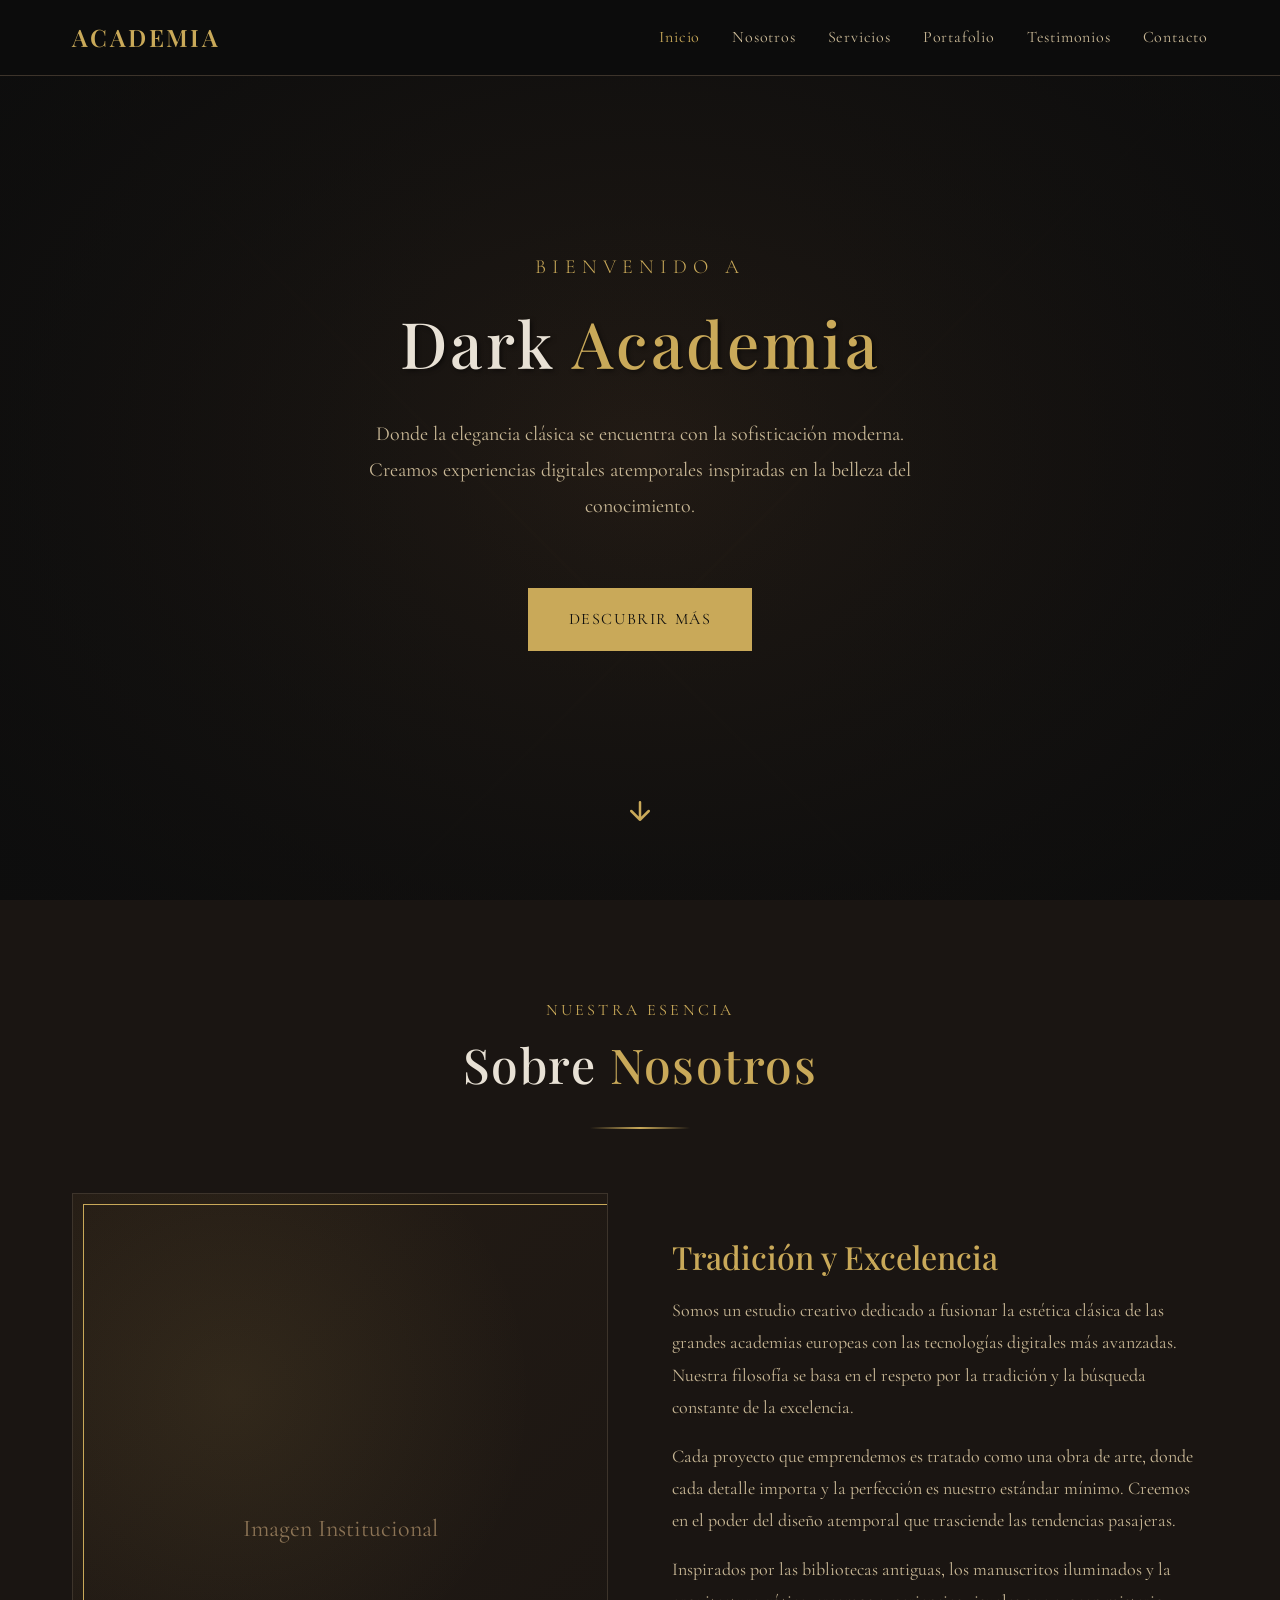
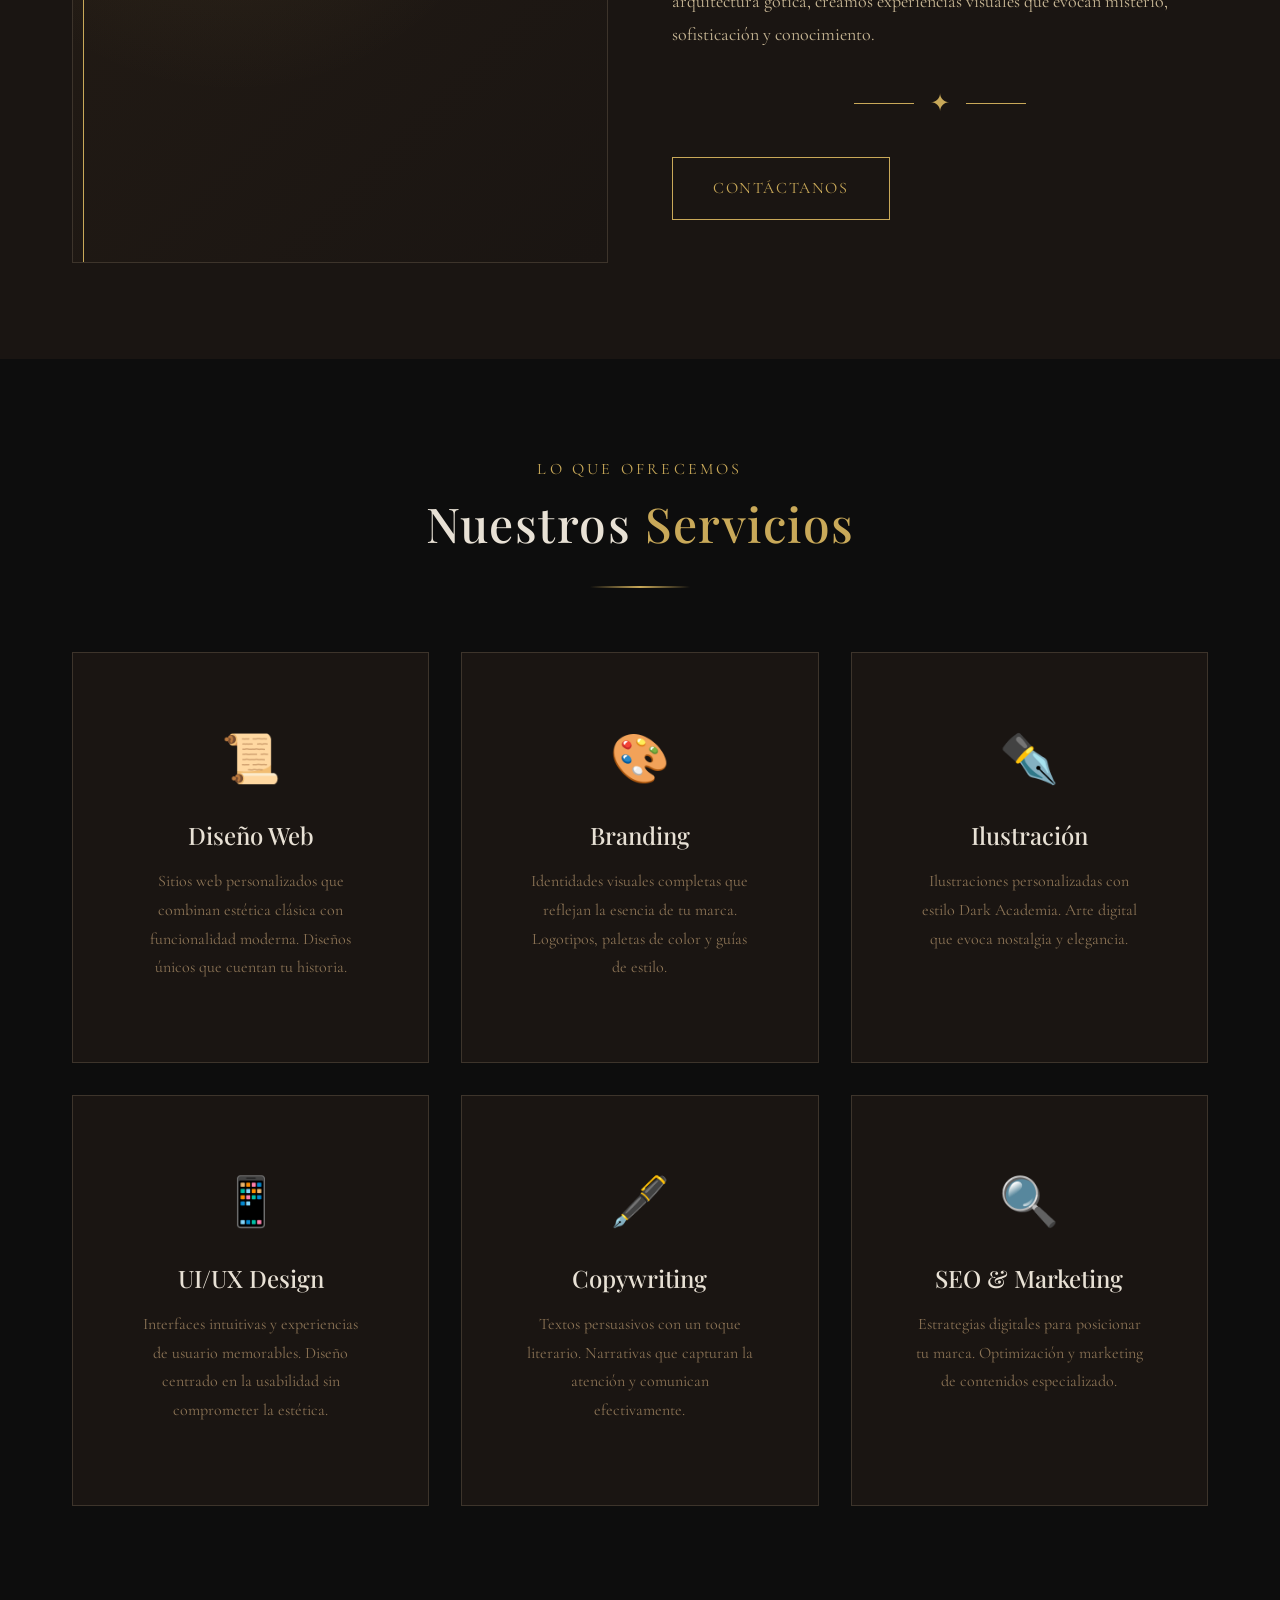
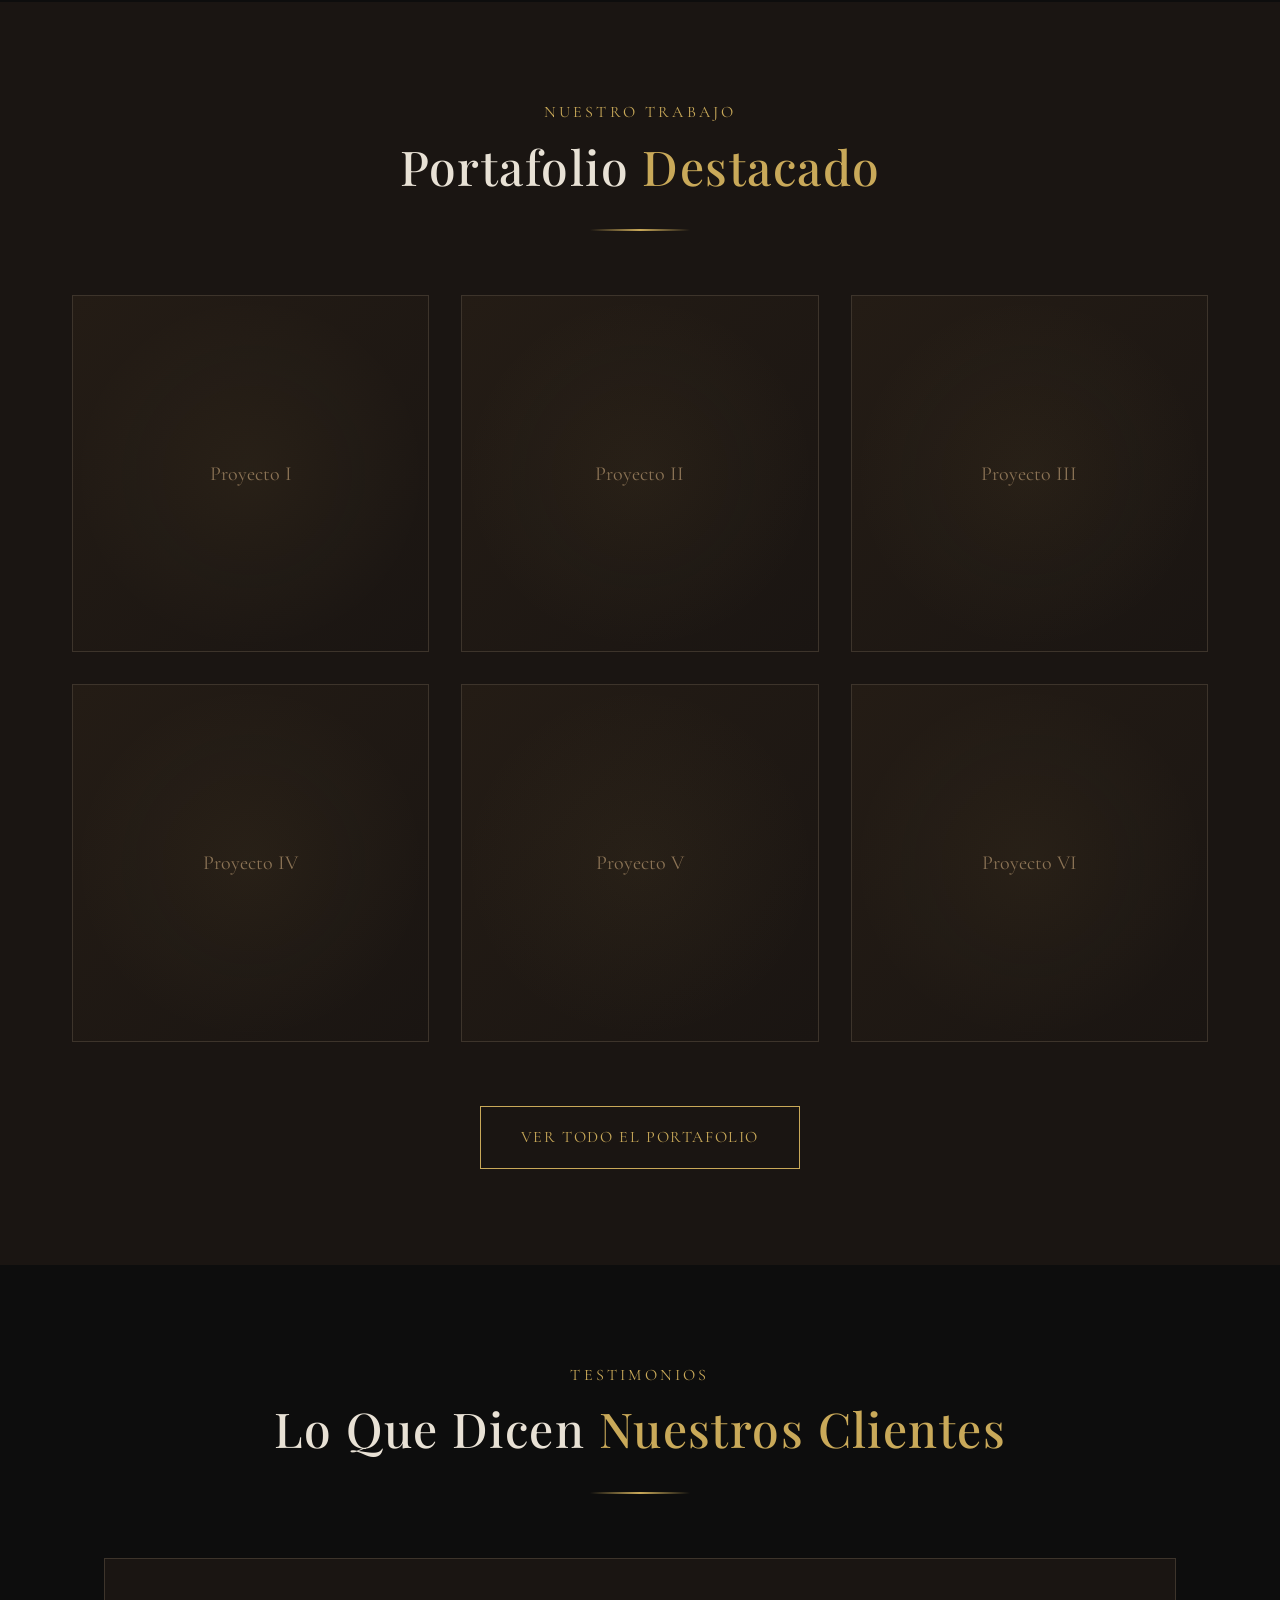
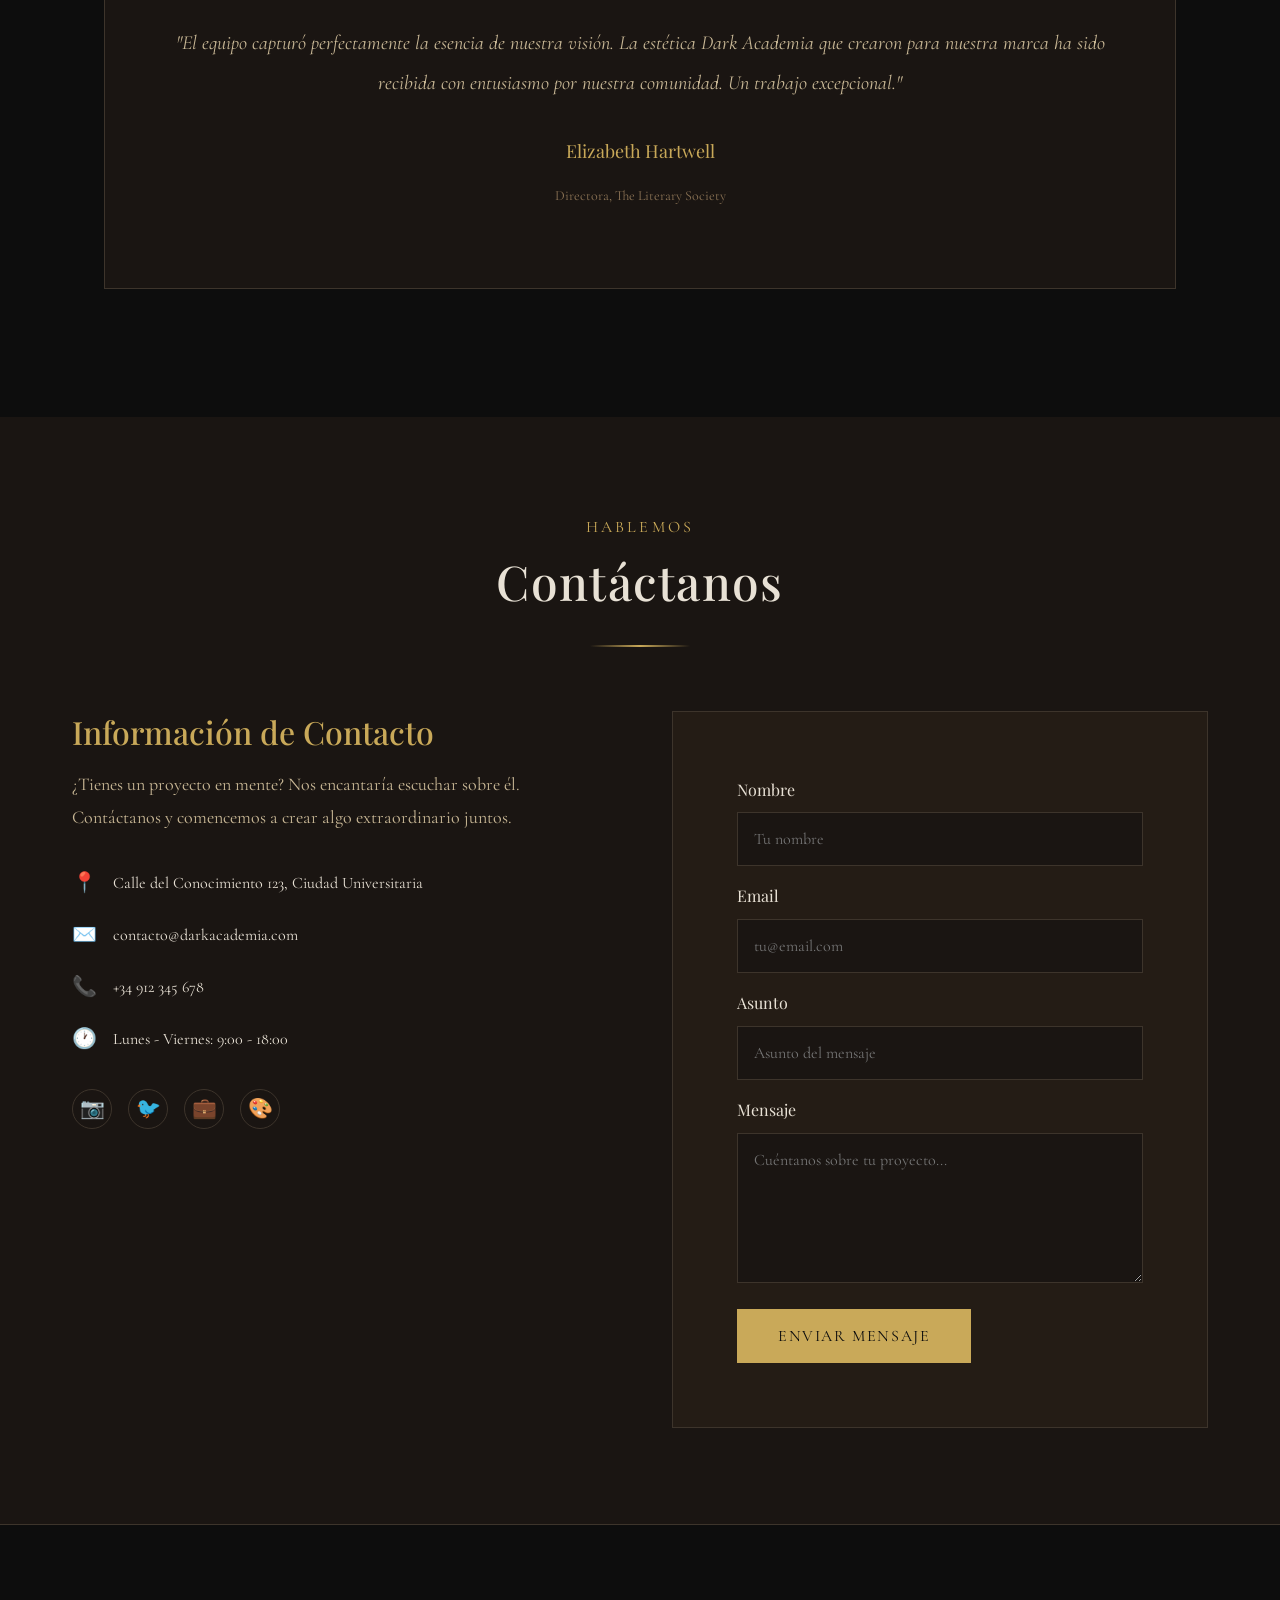
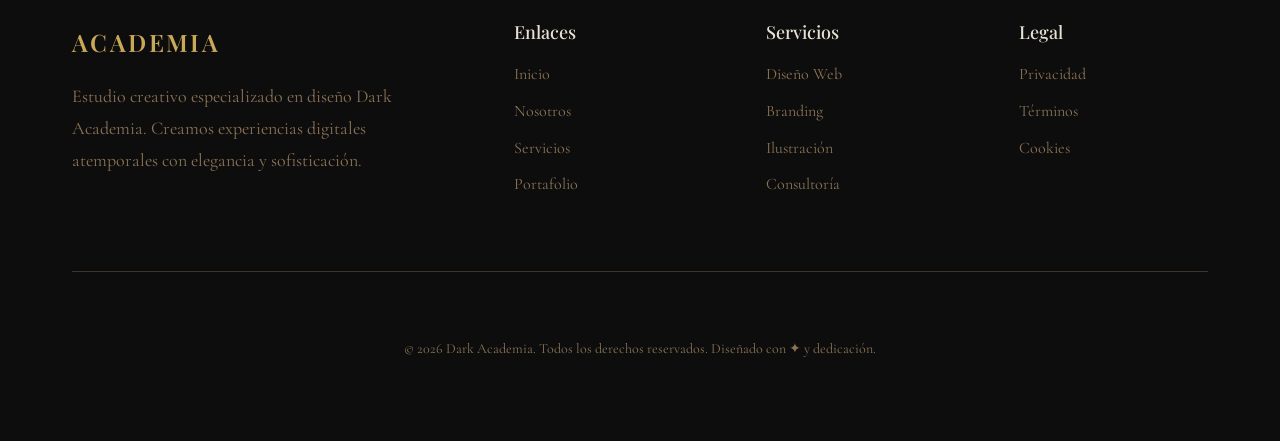
==== commit 72778c3d: "update branch" ====
--- a/index.html
+++ b/index.html
@@ -7,7 +7,12 @@
     <link rel="preconnect" href="https://fonts.googleapis.com">
     <link rel="preconnect" href="https://fonts.gstatic.com" crossorigin>
     <link href="https://fonts.googleapis.com/css2?family=Cormorant+Garamond:ital,wght@0,300;0,400;0,500;0,600;0,700;1,300;1,400;1,500&family=Playfair+Display:ital,wght@0,400;0,500;0,600;0,700;1,400;1,500&display=swap" rel="stylesheet">
-    <link rel="stylesheet" href="css/styles.css">
+    
+    <!-- CSS Files (Modular for better SEO and performance) -->
+    <link rel="stylesheet" href="css/base.css">
+    <link rel="stylesheet" href="css/navigation.css">
+    <link rel="stylesheet" href="css/sections.css">
+    <link rel="stylesheet" href="css/contact-footer.css">
 </head>
 <body>
     <!-- Navigation -->
@@ -349,6 +354,7 @@
         </div>
     </footer>
 
-    <script src="js/main.js"></script>
+    <!-- JavaScript Files (Modular for better SEO and performance) -->
+    <script type="module" src="js/app.js"></script>
 </body>
 </html>
--- a/css/base.css
+++ b/css/base.css
@@ -0,0 +1,129 @@
+/* ============================================
+   BASE & RESET STYLES
+   ============================================ */
+* {
+    margin: 0;
+    padding: 0;
+    box-sizing: border-box;
+}
+
+:root {
+    --color-bg-primary: #0d0d0d;
+    --color-bg-secondary: #1a1512;
+    --color-bg-tertiary: #241c15;
+    --color-text-primary: #e8e1d5;
+    --color-text-secondary: #c9b896;
+    --color-text-muted: #8b7355;
+    --color-accent-gold: #c9a959;
+    --color-accent-bronze: #8b6f47;
+    --color-border: #3d342b;
+    --font-heading: 'Playfair Display', Georgia, serif;
+    --font-body: 'Cormorant Garamond', Georgia, serif;
+    --spacing-xs: 0.5rem;
+    --spacing-sm: 1rem;
+    --spacing-md: 2rem;
+    --spacing-lg: 4rem;
+    --spacing-xl: 6rem;
+}
+
+html {
+    scroll-behavior: smooth;
+    font-size: 16px;
+}
+
+body {
+    font-family: var(--font-body);
+    background-color: var(--color-bg-primary);
+    color: var(--color-text-primary);
+    line-height: 1.8;
+    overflow-x: hidden;
+}
+
+/* ============================================
+   TYPOGRAPHY
+   ============================================ */
+h1, h2, h3, h4, h5, h6 {
+    font-family: var(--font-heading);
+    font-weight: 500;
+    line-height: 1.3;
+    color: var(--color-text-primary);
+}
+
+h1 {
+    font-size: clamp(2.5rem, 5vw, 4.5rem);
+    letter-spacing: 0.05em;
+}
+
+h2 {
+    font-size: clamp(2rem, 4vw, 3rem);
+    letter-spacing: 0.03em;
+}
+
+h3 {
+    font-size: clamp(1.5rem, 3vw, 2rem);
+}
+
+p {
+    font-size: 1.125rem;
+    color: var(--color-text-secondary);
+    margin-bottom: var(--spacing-sm);
+}
+
+.text-accent {
+    color: var(--color-accent-gold);
+}
+
+.text-center {
+    text-align: center;
+}
+
+/* ============================================
+   DECORATIVE ELEMENTS
+   ============================================ */
+.ornament {
+    width: 100px;
+    height: 2px;
+    background: linear-gradient(90deg, transparent, var(--color-accent-gold), transparent);
+    margin: var(--spacing-md) auto;
+}
+
+.ornament-large {
+    width: 200px;
+    height: 3px;
+    background: linear-gradient(90deg, transparent, var(--color-accent-gold), var(--color-accent-bronze), var(--color-accent-gold), transparent);
+    margin: var(--spacing-lg) auto;
+}
+
+.divider {
+    display: flex;
+    align-items: center;
+    justify-content: center;
+    gap: var(--spacing-sm);
+    margin: var(--spacing-md) 0;
+}
+
+.divider::before,
+.divider::after {
+    content: '';
+    width: 60px;
+    height: 1px;
+    background-color: var(--color-accent-gold);
+}
+
+.divider-icon {
+    color: var(--color-accent-gold);
+    font-size: 1.5rem;
+}
+
+/* ============================================
+   LAYOUT COMPONENTS
+   ============================================ */
+.container {
+    max-width: 1200px;
+    margin: 0 auto;
+    padding: 0 var(--spacing-md);
+}
+
+section {
+    padding: var(--spacing-xl) 0;
+}
--- a/css/navigation.css
+++ b/css/navigation.css
@@ -0,0 +1,222 @@
+/* ============================================
+   NAVIGATION STYLES
+   ============================================ */
+.navbar {
+    position: fixed;
+    top: 0;
+    left: 0;
+    right: 0;
+    z-index: 1000;
+    background-color: rgba(13, 13, 13, 0.95);
+    backdrop-filter: blur(10px);
+    border-bottom: 1px solid var(--color-border);
+    padding: var(--spacing-sm) 0;
+    transition: all 0.3s ease;
+}
+
+.navbar.scrolled {
+    padding: var(--spacing-xs) 0;
+    background-color: rgba(13, 13, 13, 0.98);
+}
+
+.navbar .container {
+    display: flex;
+    justify-content: space-between;
+    align-items: center;
+}
+
+.logo {
+    font-family: var(--font-heading);
+    font-size: 1.5rem;
+    font-weight: 600;
+    color: var(--color-accent-gold);
+    text-decoration: none;
+    letter-spacing: 0.1em;
+}
+
+.nav-menu {
+    display: flex;
+    list-style: none;
+    gap: var(--spacing-md);
+}
+
+.nav-link {
+    font-family: var(--font-body);
+    font-size: 1rem;
+    color: var(--color-text-secondary);
+    text-decoration: none;
+    letter-spacing: 0.05em;
+    transition: color 0.3s ease;
+    position: relative;
+}
+
+.nav-link::after {
+    content: '';
+    position: absolute;
+    bottom: -5px;
+    left: 0;
+    width: 0;
+    height: 1px;
+    background-color: var(--color-accent-gold);
+    transition: width 0.3s ease;
+}
+
+.nav-link:hover {
+    color: var(--color-accent-gold);
+}
+
+.nav-link:hover::after {
+    width: 100%;
+}
+
+.nav-toggle {
+    display: none;
+    flex-direction: column;
+    gap: 5px;
+    cursor: pointer;
+    background: none;
+    border: none;
+}
+
+.nav-toggle span {
+    width: 25px;
+    height: 2px;
+    background-color: var(--color-accent-gold);
+    transition: all 0.3s ease;
+}
+
+/* Mobile Navigation */
+@media (max-width: 768px) {
+    .nav-toggle {
+        display: flex;
+    }
+
+    .nav-menu {
+        position: fixed;
+        top: 70px;
+        left: 0;
+        right: 0;
+        background-color: var(--color-bg-secondary);
+        flex-direction: column;
+        padding: var(--spacing-md);
+        gap: var(--spacing-sm);
+        transform: translateY(-150%);
+        transition: transform 0.3s ease;
+        border-bottom: 1px solid var(--color-border);
+    }
+
+    .nav-menu.active {
+        transform: translateY(0);
+    }
+}
+
+/* ============================================
+   HERO SECTION
+   ============================================ */
+.hero {
+    min-height: 100vh;
+    display: flex;
+    align-items: center;
+    justify-content: center;
+    position: relative;
+    background: 
+        radial-gradient(ellipse at center, rgba(36, 28, 21, 0.8) 0%, rgba(13, 13, 13, 1) 100%),
+        url('data:image/svg+xml,<svg xmlns="http://www.w3.org/2000/svg" viewBox="0 0 400 400"><rect fill="%231a1512" width="400" height="400"/><path d="M0 0 L400 400 M400 0 L0 400" stroke="%23241c15" stroke-width="1"/></svg>');
+    background-size: cover;
+    overflow: hidden;
+}
+
+.hero::before {
+    content: '';
+    position: absolute;
+    top: 0;
+    left: 0;
+    right: 0;
+    bottom: 0;
+    background: radial-gradient(circle at 50% 50%, transparent 0%, rgba(13, 13, 13, 0.7) 100%);
+    pointer-events: none;
+}
+
+.hero-content {
+    text-align: center;
+    z-index: 1;
+    padding: var(--spacing-md);
+}
+
+.hero-subtitle {
+    font-size: 1.25rem;
+    color: var(--color-accent-gold);
+    letter-spacing: 0.3em;
+    text-transform: uppercase;
+    margin-bottom: var(--spacing-sm);
+    font-weight: 300;
+}
+
+.hero-title {
+    margin-bottom: var(--spacing-md);
+    text-shadow: 2px 2px 4px rgba(0, 0, 0, 0.5);
+}
+
+.hero-description {
+    max-width: 600px;
+    margin: 0 auto var(--spacing-lg);
+    font-size: 1.25rem;
+    color: var(--color-text-secondary);
+}
+
+.btn {
+    display: inline-block;
+    padding: 1rem 2.5rem;
+    font-family: var(--font-body);
+    font-size: 1rem;
+    letter-spacing: 0.1em;
+    text-decoration: none;
+    text-transform: uppercase;
+    border: 1px solid var(--color-accent-gold);
+    color: var(--color-accent-gold);
+    background: transparent;
+    cursor: pointer;
+    transition: all 0.3s ease;
+}
+
+.btn:hover {
+    background-color: var(--color-accent-gold);
+    color: var(--color-bg-primary);
+}
+
+.btn-primary {
+    background-color: var(--color-accent-gold);
+    color: var(--color-bg-primary);
+}
+
+.btn-primary:hover {
+    background-color: var(--color-accent-bronze);
+    border-color: var(--color-accent-bronze);
+    color: var(--color-text-primary);
+}
+
+.scroll-indicator {
+    position: absolute;
+    bottom: var(--spacing-lg);
+    left: 50%;
+    transform: translateX(-50%);
+    animation: bounce 2s infinite;
+}
+
+.scroll-indicator svg {
+    width: 30px;
+    height: 30px;
+    stroke: var(--color-accent-gold);
+}
+
+@keyframes bounce {
+    0%, 20%, 50%, 80%, 100% {
+        transform: translateX(-50%) translateY(0);
+    }
+    40% {
+        transform: translateX(-50%) translateY(-10px);
+    }
+    60% {
+        transform: translateX(-50%) translateY(-5px);
+    }
+}
--- a/css/sections.css
+++ b/css/sections.css
@@ -0,0 +1,282 @@
+/* ============================================
+   ABOUT SECTION
+   ============================================ */
+.about {
+    background-color: var(--color-bg-secondary);
+}
+
+.section-header {
+    text-align: center;
+    margin-bottom: var(--spacing-lg);
+}
+
+.section-subtitle {
+    font-size: 1rem;
+    color: var(--color-accent-gold);
+    letter-spacing: 0.2em;
+    text-transform: uppercase;
+    margin-bottom: var(--spacing-xs);
+}
+
+.about-grid {
+    display: grid;
+    grid-template-columns: 1fr 1fr;
+    gap: var(--spacing-lg);
+    align-items: center;
+}
+
+.about-image {
+    position: relative;
+    aspect-ratio: 4/5;
+    background: linear-gradient(135deg, var(--color-bg-tertiary) 0%, var(--color-bg-secondary) 100%);
+    border: 1px solid var(--color-border);
+    overflow: hidden;
+}
+
+.about-image::before {
+    content: '';
+    position: absolute;
+    top: 10px;
+    left: 10px;
+    right: -10px;
+    bottom: -10px;
+    border: 1px solid var(--color-accent-gold);
+    z-index: 1;
+}
+
+.about-image-placeholder {
+    width: 100%;
+    height: 100%;
+    display: flex;
+    align-items: center;
+    justify-content: center;
+    color: var(--color-text-muted);
+    font-size: 1.5rem;
+    background: 
+        radial-gradient(circle at 30% 30%, rgba(201, 169, 89, 0.1) 0%, transparent 50%),
+        linear-gradient(135deg, var(--color-bg-tertiary) 0%, var(--color-bg-secondary) 100%);
+}
+
+.about-content h3 {
+    margin-bottom: var(--spacing-sm);
+    color: var(--color-accent-gold);
+}
+
+.about-content p {
+    margin-bottom: var(--spacing-sm);
+}
+
+@media (max-width: 768px) {
+    .about-grid {
+        grid-template-columns: 1fr;
+    }
+}
+
+/* ============================================
+   SERVICES SECTION
+   ============================================ */
+.services {
+    background-color: var(--color-bg-primary);
+}
+
+.services-grid {
+    display: grid;
+    grid-template-columns: repeat(3, 1fr);
+    gap: var(--spacing-md);
+}
+
+.service-card {
+    background-color: var(--color-bg-secondary);
+    border: 1px solid var(--color-border);
+    padding: var(--spacing-lg);
+    text-align: center;
+    transition: all 0.3s ease;
+    position: relative;
+    overflow: hidden;
+}
+
+.service-card::before {
+    content: '';
+    position: absolute;
+    top: 0;
+    left: 0;
+    right: 0;
+    height: 3px;
+    background: linear-gradient(90deg, var(--color-accent-gold), var(--color-accent-bronze));
+    transform: scaleX(0);
+    transition: transform 0.3s ease;
+}
+
+.service-card:hover {
+    transform: translateY(-5px);
+    border-color: var(--color-accent-gold);
+}
+
+.service-card:hover::before {
+    transform: scaleX(1);
+}
+
+.service-icon {
+    font-size: 3rem;
+    color: var(--color-accent-gold);
+    margin-bottom: var(--spacing-sm);
+}
+
+.service-card h3 {
+    font-size: 1.5rem;
+    margin-bottom: var(--spacing-sm);
+    color: var(--color-text-primary);
+}
+
+.service-card p {
+    font-size: 1rem;
+    color: var(--color-text-muted);
+}
+
+@media (max-width: 992px) {
+    .services-grid {
+        grid-template-columns: repeat(2, 1fr);
+    }
+}
+
+@media (max-width: 576px) {
+    .services-grid {
+        grid-template-columns: 1fr;
+    }
+}
+
+/* ============================================
+   PORTFOLIO SECTION
+   ============================================ */
+.portfolio {
+    background-color: var(--color-bg-secondary);
+}
+
+.portfolio-grid {
+    display: grid;
+    grid-template-columns: repeat(3, 1fr);
+    gap: var(--spacing-md);
+}
+
+.portfolio-item {
+    position: relative;
+    aspect-ratio: 1;
+    background-color: var(--color-bg-tertiary);
+    border: 1px solid var(--color-border);
+    overflow: hidden;
+    cursor: pointer;
+}
+
+.portfolio-item::before {
+    content: '';
+    position: absolute;
+    top: 0;
+    left: 0;
+    right: 0;
+    bottom: 0;
+    background: linear-gradient(to bottom, transparent 0%, rgba(13, 13, 13, 0.9) 100%);
+    opacity: 0;
+    transition: opacity 0.3s ease;
+    z-index: 1;
+}
+
+.portfolio-item:hover::before {
+    opacity: 1;
+}
+
+.portfolio-item-placeholder {
+    width: 100%;
+    height: 100%;
+    display: flex;
+    align-items: center;
+    justify-content: center;
+    color: var(--color-text-muted);
+    font-size: 1.25rem;
+    background: 
+        radial-gradient(circle at 50% 50%, rgba(201, 169, 89, 0.05) 0%, transparent 70%),
+        linear-gradient(135deg, var(--color-bg-tertiary) 0%, var(--color-bg-secondary) 100%);
+}
+
+.portfolio-overlay {
+    position: absolute;
+    bottom: 0;
+    left: 0;
+    right: 0;
+    padding: var(--spacing-md);
+    z-index: 2;
+    opacity: 0;
+    transform: translateY(20px);
+    transition: all 0.3s ease;
+}
+
+.portfolio-item:hover .portfolio-overlay {
+    opacity: 1;
+    transform: translateY(0);
+}
+
+.portfolio-title {
+    font-size: 1.25rem;
+    color: var(--color-text-primary);
+    margin-bottom: var(--spacing-xs);
+}
+
+.portfolio-category {
+    font-size: 0.875rem;
+    color: var(--color-accent-gold);
+    text-transform: uppercase;
+    letter-spacing: 0.1em;
+}
+
+@media (max-width: 992px) {
+    .portfolio-grid {
+        grid-template-columns: repeat(2, 1fr);
+    }
+}
+
+@media (max-width: 576px) {
+    .portfolio-grid {
+        grid-template-columns: 1fr;
+    }
+}
+
+/* ============================================
+   TESTIMONIALS SECTION
+   ============================================ */
+.testimonials {
+    background-color: var(--color-bg-primary);
+}
+
+.testimonials-slider {
+    max-width: 800px;
+    margin: 0 auto;
+    position: relative;
+    overflow: hidden;
+}
+
+.testimonial-card {
+    background-color: var(--color-bg-secondary);
+    border: 1px solid var(--color-border);
+    padding: var(--spacing-lg);
+    text-align: center;
+    margin: var(--spacing-md);
+}
+
+.testimonial-text {
+    font-size: 1.25rem;
+    font-style: italic;
+    color: var(--color-text-secondary);
+    margin-bottom: var(--spacing-md);
+    line-height: 2;
+}
+
+.testimonial-author {
+    font-family: var(--font-heading);
+    font-size: 1.125rem;
+    color: var(--color-accent-gold);
+}
+
+.testimonial-role {
+    font-size: 0.875rem;
+    color: var(--color-text-muted);
+    margin-top: var(--spacing-xs);
+}
--- a/css/contact-footer.css
+++ b/css/contact-footer.css
@@ -0,0 +1,237 @@
+/* ============================================
+   CONTACT SECTION
+   ============================================ */
+.contact {
+    background-color: var(--color-bg-secondary);
+}
+
+.contact-grid {
+    display: grid;
+    grid-template-columns: 1fr 1fr;
+    gap: var(--spacing-lg);
+}
+
+.contact-info h3 {
+    margin-bottom: var(--spacing-sm);
+    color: var(--color-accent-gold);
+}
+
+.contact-info p {
+    margin-bottom: var(--spacing-md);
+}
+
+.contact-details {
+    margin-top: var(--spacing-md);
+}
+
+.contact-item {
+    display: flex;
+    align-items: center;
+    gap: var(--spacing-sm);
+    margin-bottom: var(--spacing-sm);
+}
+
+.contact-icon {
+    color: var(--color-accent-gold);
+    font-size: 1.25rem;
+}
+
+.contact-form {
+    background-color: var(--color-bg-tertiary);
+    border: 1px solid var(--color-border);
+    padding: var(--spacing-lg);
+}
+
+.form-group {
+    margin-bottom: var(--spacing-sm);
+}
+
+.form-label {
+    display: block;
+    font-family: var(--font-heading);
+    font-size: 1rem;
+    color: var(--color-text-primary);
+    margin-bottom: var(--spacing-xs);
+}
+
+.form-input,
+.form-textarea {
+    width: 100%;
+    padding: var(--spacing-sm);
+    font-family: var(--font-body);
+    font-size: 1rem;
+    color: var(--color-text-primary);
+    background-color: var(--color-bg-secondary);
+    border: 1px solid var(--color-border);
+    transition: border-color 0.3s ease;
+}
+
+.form-input:focus,
+.form-textarea:focus {
+    outline: none;
+    border-color: var(--color-accent-gold);
+}
+
+.form-textarea {
+    min-height: 150px;
+    resize: vertical;
+}
+
+@media (max-width: 768px) {
+    .contact-grid {
+        grid-template-columns: 1fr;
+    }
+}
+
+/* Social Links */
+.social-links {
+    display: flex;
+    gap: var(--spacing-sm);
+    margin-top: var(--spacing-md);
+}
+
+.social-link {
+    display: inline-flex;
+    align-items: center;
+    justify-content: center;
+    width: 40px;
+    height: 40px;
+    border: 1px solid var(--color-border);
+    border-radius: 50%;
+    text-decoration: none;
+    font-size: 1.25rem;
+    transition: all 0.3s ease;
+}
+
+.social-link:hover {
+    border-color: var(--color-accent-gold);
+    color: var(--color-accent-gold);
+    transform: translateY(-3px);
+}
+
+/* ============================================
+   FOOTER
+   ============================================ */
+.footer {
+    background-color: var(--color-bg-primary);
+    border-top: 1px solid var(--color-border);
+    padding: var(--spacing-xl) 0 var(--spacing-lg);
+}
+
+.footer-grid {
+    display: grid;
+    grid-template-columns: 2fr 1fr 1fr 1fr;
+    gap: var(--spacing-lg);
+    margin-bottom: var(--spacing-lg);
+}
+
+.footer-brand p {
+    color: var(--color-text-muted);
+    margin-bottom: var(--spacing-sm);
+}
+
+.footer-column h4 {
+    font-size: 1.125rem;
+    color: var(--color-text-primary);
+    margin-bottom: var(--spacing-sm);
+}
+
+.footer-links {
+    list-style: none;
+}
+
+.footer-links li {
+    margin-bottom: var(--spacing-xs);
+}
+
+.footer-links a {
+    color: var(--color-text-muted);
+    text-decoration: none;
+    transition: color 0.3s ease;
+}
+
+.footer-links a:hover {
+    color: var(--color-accent-gold);
+}
+
+.footer-bottom {
+    text-align: center;
+    padding-top: var(--spacing-lg);
+    border-top: 1px solid var(--color-border);
+}
+
+.footer-bottom p {
+    color: var(--color-text-muted);
+    font-size: 0.875rem;
+}
+
+@media (max-width: 992px) {
+    .footer-grid {
+        grid-template-columns: repeat(2, 1fr);
+    }
+}
+
+@media (max-width: 576px) {
+    .footer-grid {
+        grid-template-columns: 1fr;
+        text-align: center;
+    }
+
+    .social-links {
+        justify-content: center;
+    }
+}
+
+/* ============================================
+   ANIMATIONS & UTILITIES
+   ============================================ */
+.fade-in {
+    opacity: 0;
+    transform: translateY(30px);
+    transition: opacity 0.6s ease, transform 0.6s ease;
+}
+
+.fade-in.visible {
+    opacity: 1;
+    transform: translateY(0);
+}
+
+/* Selection Color */
+::selection {
+    background-color: var(--color-accent-gold);
+    color: var(--color-bg-primary);
+}
+
+/* Scrollbar Styling */
+::-webkit-scrollbar {
+    width: 10px;
+}
+
+::-webkit-scrollbar-track {
+    background-color: var(--color-bg-primary);
+}
+
+::-webkit-scrollbar-thumb {
+    background-color: var(--color-border);
+    border-radius: 5px;
+}
+
+::-webkit-scrollbar-thumb:hover {
+    background-color: var(--color-accent-gold);
+}
+
+/* Form Submit Button Loading State */
+.form-submit:disabled {
+    opacity: 0.7;
+    cursor: not-allowed;
+    pointer-events: none;
+}
+
+/* Active Navigation Link */
+.nav-link.active {
+    color: var(--color-accent-gold);
+}
+
+.nav-link.active::after {
+    width: 100%;
+}
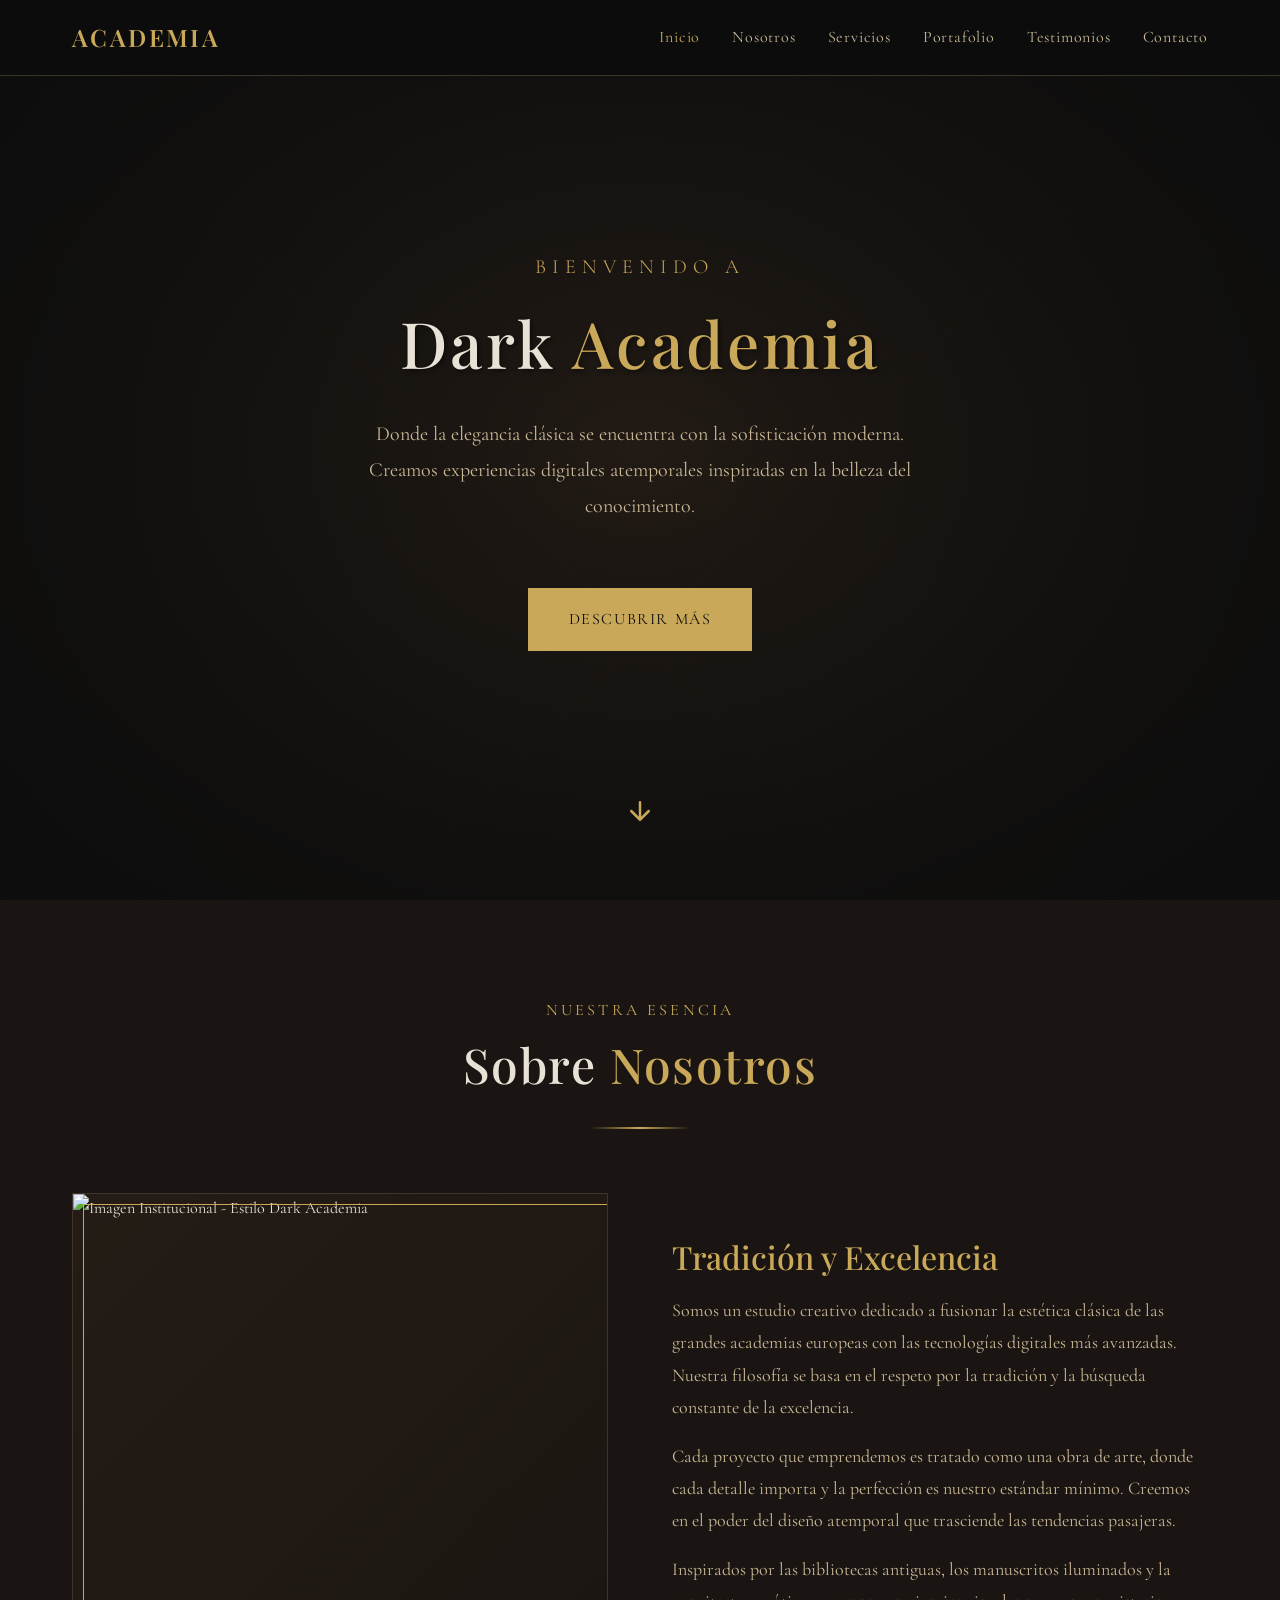
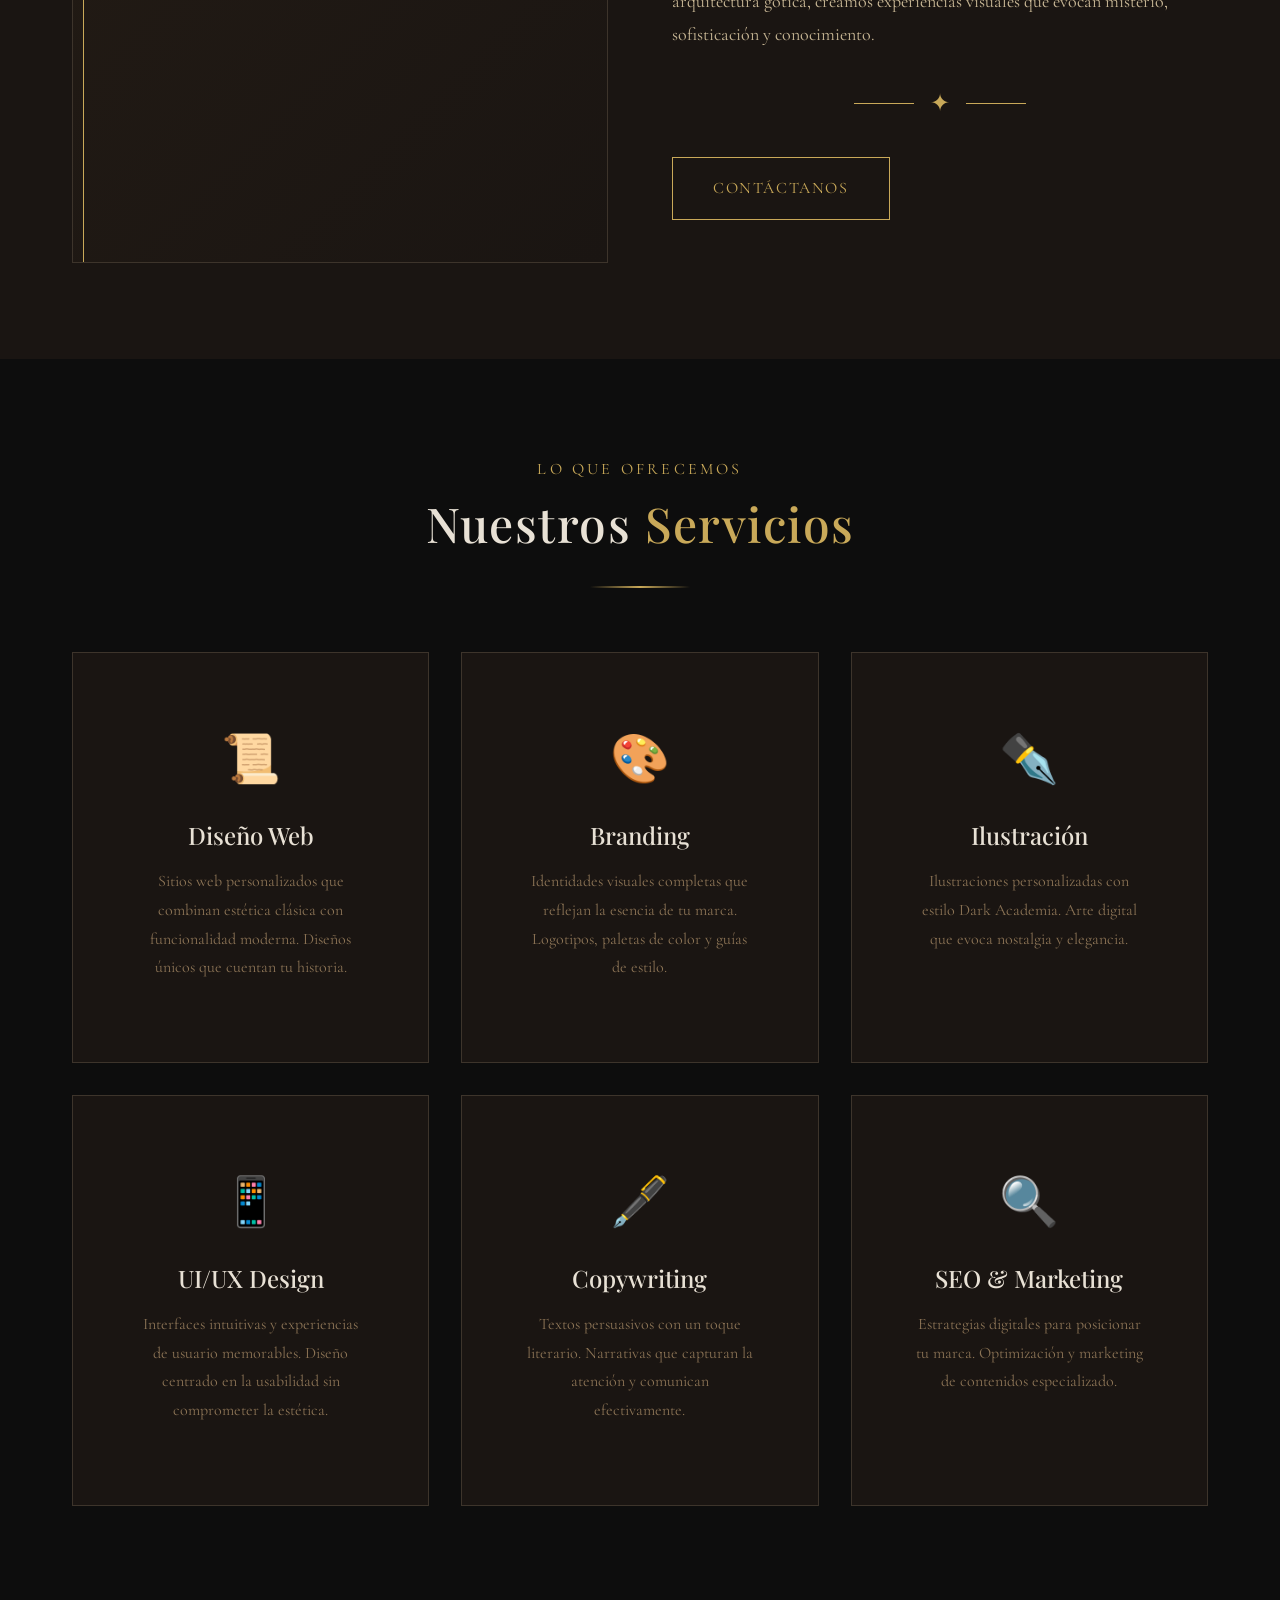
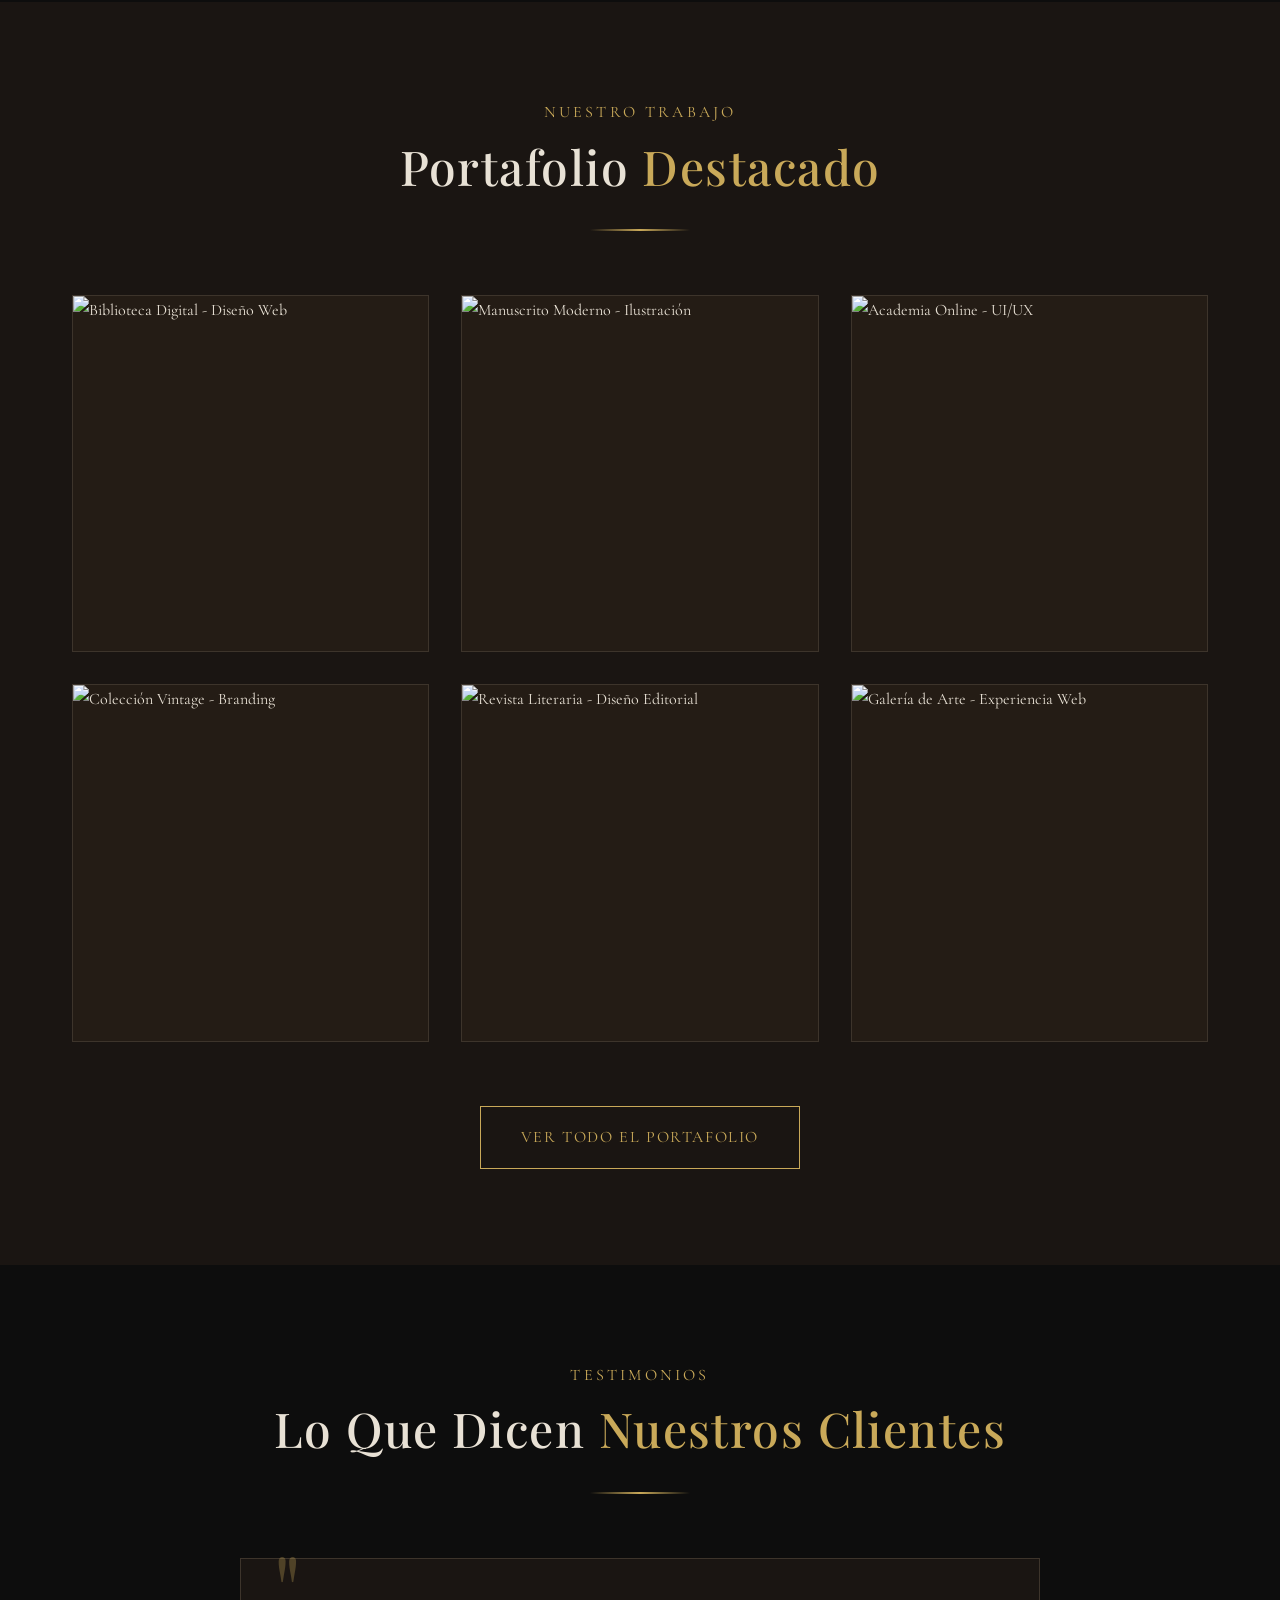
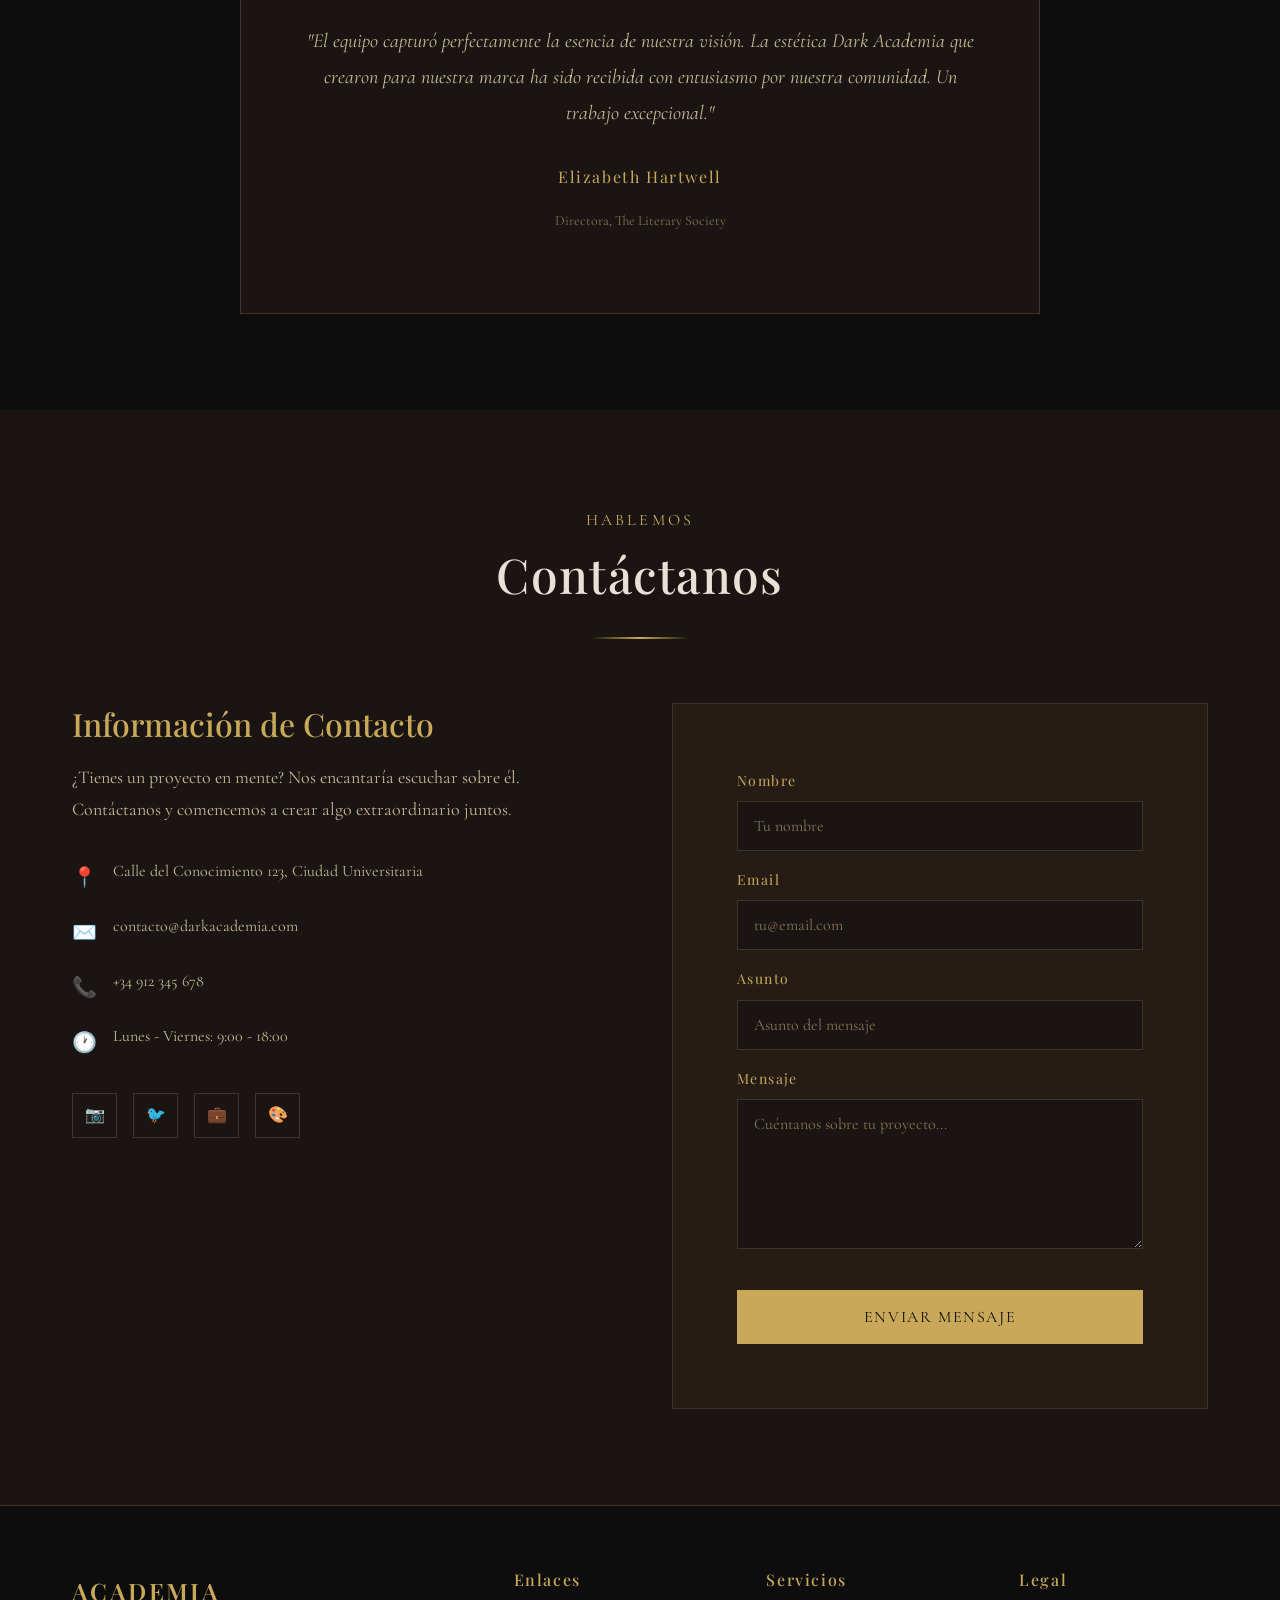
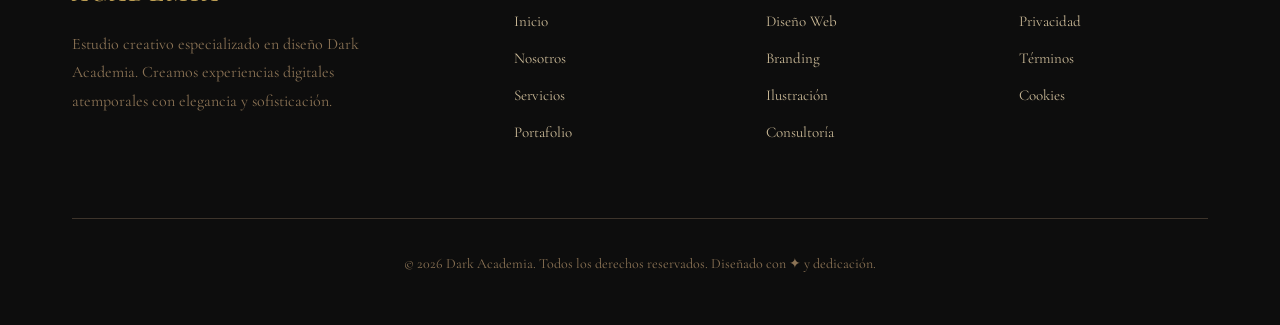
==== commit b3dd926f: "Add images to About and Portfolio sections Key features implemented: - Replace placeholder elements " ====
--- a/index.html
+++ b/index.html
@@ -7,12 +7,884 @@
     <link rel="preconnect" href="https://fonts.googleapis.com">
     <link rel="preconnect" href="https://fonts.gstatic.com" crossorigin>
     <link href="https://fonts.googleapis.com/css2?family=Cormorant+Garamond:ital,wght@0,300;0,400;0,500;0,600;0,700;1,300;1,400;1,500&family=Playfair+Display:ital,wght@0,400;0,500;0,600;0,700;1,400;1,500&display=swap" rel="stylesheet">
-    
-    <!-- CSS Files (Modular for better SEO and performance) -->
-    <link rel="stylesheet" href="css/base.css">
-    <link rel="stylesheet" href="css/navigation.css">
-    <link rel="stylesheet" href="css/sections.css">
-    <link rel="stylesheet" href="css/contact-footer.css">
+    <style>
+        /* ============================================
+           RESET & BASE STYLES
+           ============================================ */
+        * {
+            margin: 0;
+            padding: 0;
+            box-sizing: border-box;
+        }
+
+        :root {
+            --color-bg-primary: #0d0d0d;
+            --color-bg-secondary: #1a1512;
+            --color-bg-tertiary: #241c15;
+            --color-text-primary: #e8e1d5;
+            --color-text-secondary: #c9b896;
+            --color-text-muted: #8b7355;
+            --color-accent-gold: #c9a959;
+            --color-accent-bronze: #8b6f47;
+            --color-border: #3d342b;
+            --font-heading: 'Playfair Display', Georgia, serif;
+            --font-body: 'Cormorant Garamond', Georgia, serif;
+            --spacing-xs: 0.5rem;
+            --spacing-sm: 1rem;
+            --spacing-md: 2rem;
+            --spacing-lg: 4rem;
+            --spacing-xl: 6rem;
+        }
+
+        html {
+            scroll-behavior: smooth;
+            font-size: 16px;
+        }
+
+        body {
+            font-family: var(--font-body);
+            background-color: var(--color-bg-primary);
+            color: var(--color-text-primary);
+            line-height: 1.8;
+            overflow-x: hidden;
+        }
+
+        /* ============================================
+           TYPOGRAPHY
+           ============================================ */
+        h1, h2, h3, h4, h5, h6 {
+            font-family: var(--font-heading);
+            font-weight: 500;
+            line-height: 1.3;
+            color: var(--color-text-primary);
+        }
+
+        h1 {
+            font-size: clamp(2.5rem, 5vw, 4.5rem);
+            letter-spacing: 0.05em;
+        }
+
+        h2 {
+            font-size: clamp(2rem, 4vw, 3rem);
+            letter-spacing: 0.03em;
+        }
+
+        h3 {
+            font-size: clamp(1.5rem, 3vw, 2rem);
+        }
+
+        p {
+            font-size: 1.125rem;
+            color: var(--color-text-secondary);
+            margin-bottom: var(--spacing-sm);
+        }
+
+        .text-accent {
+            color: var(--color-accent-gold);
+        }
+
+        .text-center {
+            text-align: center;
+        }
+
+        /* ============================================
+           DECORATIVE ELEMENTS
+           ============================================ */
+        .ornament {
+            width: 100px;
+            height: 2px;
+            background: linear-gradient(90deg, transparent, var(--color-accent-gold), transparent);
+            margin: var(--spacing-md) auto;
+        }
+
+        .ornament-large {
+            width: 200px;
+            height: 3px;
+            background: linear-gradient(90deg, transparent, var(--color-accent-gold), var(--color-accent-bronze), var(--color-accent-gold), transparent);
+            margin: var(--spacing-lg) auto;
+        }
+
+        .divider {
+            display: flex;
+            align-items: center;
+            justify-content: center;
+            gap: var(--spacing-sm);
+            margin: var(--spacing-md) 0;
+        }
+
+        .divider::before,
+        .divider::after {
+            content: '';
+            width: 60px;
+            height: 1px;
+            background-color: var(--color-accent-gold);
+        }
+
+        .divider-icon {
+            color: var(--color-accent-gold);
+            font-size: 1.5rem;
+        }
+
+        /* ============================================
+           LAYOUT COMPONENTS
+           ============================================ */
+        .container {
+            max-width: 1200px;
+            margin: 0 auto;
+            padding: 0 var(--spacing-md);
+        }
+
+        section {
+            padding: var(--spacing-xl) 0;
+        }
+
+        /* ============================================
+           NAVIGATION
+           ============================================ */
+        .navbar {
+            position: fixed;
+            top: 0;
+            left: 0;
+            right: 0;
+            z-index: 1000;
+            background-color: rgba(13, 13, 13, 0.95);
+            backdrop-filter: blur(10px);
+            border-bottom: 1px solid var(--color-border);
+            padding: var(--spacing-sm) 0;
+            transition: all 0.3s ease;
+        }
+
+        .navbar.scrolled {
+            padding: var(--spacing-xs) 0;
+            background-color: rgba(13, 13, 13, 0.98);
+        }
+
+        .navbar .container {
+            display: flex;
+            justify-content: space-between;
+            align-items: center;
+        }
+
+        .logo {
+            font-family: var(--font-heading);
+            font-size: 1.5rem;
+            font-weight: 600;
+            color: var(--color-accent-gold);
+            text-decoration: none;
+            letter-spacing: 0.1em;
+        }
+
+        .nav-menu {
+            display: flex;
+            list-style: none;
+            gap: var(--spacing-md);
+        }
+
+        .nav-link {
+            font-family: var(--font-body);
+            font-size: 1rem;
+            color: var(--color-text-secondary);
+            text-decoration: none;
+            letter-spacing: 0.05em;
+            transition: color 0.3s ease;
+            position: relative;
+        }
+
+        .nav-link::after {
+            content: '';
+            position: absolute;
+            bottom: -5px;
+            left: 0;
+            width: 0;
+            height: 1px;
+            background-color: var(--color-accent-gold);
+            transition: width 0.3s ease;
+        }
+
+        .nav-link:hover {
+            color: var(--color-accent-gold);
+        }
+
+        .nav-link:hover::after {
+            width: 100%;
+        }
+
+        .nav-toggle {
+            display: none;
+            flex-direction: column;
+            gap: 5px;
+            cursor: pointer;
+            background: none;
+            border: none;
+        }
+
+        .nav-toggle span {
+            width: 25px;
+            height: 2px;
+            background-color: var(--color-accent-gold);
+            transition: all 0.3s ease;
+        }
+
+        /* Mobile Navigation */
+        @media (max-width: 768px) {
+            .nav-toggle {
+                display: flex;
+            }
+
+            .nav-menu {
+                position: fixed;
+                top: 70px;
+                left: 0;
+                right: 0;
+                background-color: var(--color-bg-secondary);
+                flex-direction: column;
+                padding: var(--spacing-md);
+                gap: var(--spacing-sm);
+                transform: translateY(-150%);
+                transition: transform 0.3s ease;
+                border-bottom: 1px solid var(--color-border);
+            }
+
+            .nav-menu.active {
+                transform: translateY(0);
+            }
+        }
+
+        /* ============================================
+           HERO SECTION
+           ============================================ */
+        .hero {
+            min-height: 100vh;
+            display: flex;
+            align-items: center;
+            justify-content: center;
+            position: relative;
+            background: 
+                radial-gradient(ellipse at center, rgba(36, 28, 21, 0.8) 0%, rgba(13, 13, 13, 1) 100%),
+                url('data:image/svg+xml,<svg xmlns="http://www.w3.org/2000/svg" viewBox="0 0 400 400"><rect fill="%231a1512" width="400" height="400"/><path d="M0 0 L400 400 M400 0 L0 400" stroke="%23241c15" stroke-width="1"/></svg>');
+            background-size: cover;
+            overflow: hidden;
+        }
+
+        .hero::before {
+            content: '';
+            position: absolute;
+            top: 0;
+            left: 0;
+            right: 0;
+            bottom: 0;
+            background: radial-gradient(circle at 50% 50%, transparent 0%, rgba(13, 13, 13, 0.7) 100%);
+            pointer-events: none;
+        }
+
+        .hero-content {
+            text-align: center;
+            z-index: 1;
+            padding: var(--spacing-md);
+        }
+
+        .hero-subtitle {
+            font-size: 1.25rem;
+            color: var(--color-accent-gold);
+            letter-spacing: 0.3em;
+            text-transform: uppercase;
+            margin-bottom: var(--spacing-sm);
+            font-weight: 300;
+        }
+
+        .hero-title {
+            margin-bottom: var(--spacing-md);
+            text-shadow: 2px 2px 4px rgba(0, 0, 0, 0.5);
+        }
+
+        .hero-description {
+            max-width: 600px;
+            margin: 0 auto var(--spacing-lg);
+            font-size: 1.25rem;
+            color: var(--color-text-secondary);
+        }
+
+        .btn {
+            display: inline-block;
+            padding: 1rem 2.5rem;
+            font-family: var(--font-body);
+            font-size: 1rem;
+            letter-spacing: 0.1em;
+            text-decoration: none;
+            text-transform: uppercase;
+            border: 1px solid var(--color-accent-gold);
+            color: var(--color-accent-gold);
+            background: transparent;
+            cursor: pointer;
+            transition: all 0.3s ease;
+        }
+
+        .btn:hover {
+            background-color: var(--color-accent-gold);
+            color: var(--color-bg-primary);
+        }
+
+        .btn-primary {
+            background-color: var(--color-accent-gold);
+            color: var(--color-bg-primary);
+        }
+
+        .btn-primary:hover {
+            background-color: var(--color-accent-bronze);
+            border-color: var(--color-accent-bronze);
+            color: var(--color-text-primary);
+        }
+
+        .scroll-indicator {
+            position: absolute;
+            bottom: var(--spacing-lg);
+            left: 50%;
+            transform: translateX(-50%);
+            animation: bounce 2s infinite;
+        }
+
+        .scroll-indicator svg {
+            width: 30px;
+            height: 30px;
+            stroke: var(--color-accent-gold);
+        }
+
+        @keyframes bounce {
+            0%, 20%, 50%, 80%, 100% {
+                transform: translateX(-50%) translateY(0);
+            }
+            40% {
+                transform: translateX(-50%) translateY(-10px);
+            }
+            60% {
+                transform: translateX(-50%) translateY(-5px);
+            }
+        }
+
+        /* ============================================
+           ABOUT SECTION
+           ============================================ */
+        .about {
+            background-color: var(--color-bg-secondary);
+        }
+
+        .section-header {
+            text-align: center;
+            margin-bottom: var(--spacing-lg);
+        }
+
+        .section-subtitle {
+            font-size: 1rem;
+            color: var(--color-accent-gold);
+            letter-spacing: 0.2em;
+            text-transform: uppercase;
+            margin-bottom: var(--spacing-xs);
+        }
+
+        .about-grid {
+            display: grid;
+            grid-template-columns: 1fr 1fr;
+            gap: var(--spacing-lg);
+            align-items: center;
+        }
+
+        .about-image {
+            position: relative;
+            aspect-ratio: 4/5;
+            background: linear-gradient(135deg, var(--color-bg-tertiary) 0%, var(--color-bg-secondary) 100%);
+            border: 1px solid var(--color-border);
+            overflow: hidden;
+        }
+
+        .about-image::before {
+            content: '';
+            position: absolute;
+            top: 10px;
+            left: 10px;
+            right: -10px;
+            bottom: -10px;
+            border: 1px solid var(--color-accent-gold);
+            z-index: 1;
+        }
+
+        .about-image-placeholder {
+            width: 100%;
+            height: 100%;
+            display: flex;
+            align-items: center;
+            justify-content: center;
+            color: var(--color-text-muted);
+            font-size: 1.5rem;
+            background: 
+                radial-gradient(circle at 30% 30%, rgba(201, 169, 89, 0.1) 0%, transparent 50%),
+                linear-gradient(135deg, var(--color-bg-tertiary) 0%, var(--color-bg-secondary) 100%);
+        }
+
+        .about-content h3 {
+            margin-bottom: var(--spacing-sm);
+            color: var(--color-accent-gold);
+        }
+
+        .about-content p {
+            margin-bottom: var(--spacing-sm);
+        }
+
+        @media (max-width: 768px) {
+            .about-grid {
+                grid-template-columns: 1fr;
+            }
+        }
+
+        /* ============================================
+           SERVICES SECTION
+           ============================================ */
+        .services {
+            background-color: var(--color-bg-primary);
+        }
+
+        .services-grid {
+            display: grid;
+            grid-template-columns: repeat(3, 1fr);
+            gap: var(--spacing-md);
+        }
+
+        .service-card {
+            background-color: var(--color-bg-secondary);
+            border: 1px solid var(--color-border);
+            padding: var(--spacing-lg);
+            text-align: center;
+            transition: all 0.3s ease;
+            position: relative;
+            overflow: hidden;
+        }
+
+        .service-card::before {
+            content: '';
+            position: absolute;
+            top: 0;
+            left: 0;
+            right: 0;
+            height: 3px;
+            background: linear-gradient(90deg, var(--color-accent-gold), var(--color-accent-bronze));
+            transform: scaleX(0);
+            transition: transform 0.3s ease;
+        }
+
+        .service-card:hover {
+            transform: translateY(-5px);
+            border-color: var(--color-accent-gold);
+        }
+
+        .service-card:hover::before {
+            transform: scaleX(1);
+        }
+
+        .service-icon {
+            font-size: 3rem;
+            color: var(--color-accent-gold);
+            margin-bottom: var(--spacing-sm);
+        }
+
+        .service-card h3 {
+            font-size: 1.5rem;
+            margin-bottom: var(--spacing-sm);
+            color: var(--color-text-primary);
+        }
+
+        .service-card p {
+            font-size: 1rem;
+            color: var(--color-text-muted);
+        }
+
+        @media (max-width: 992px) {
+            .services-grid {
+                grid-template-columns: repeat(2, 1fr);
+            }
+        }
+
+        @media (max-width: 576px) {
+            .services-grid {
+                grid-template-columns: 1fr;
+            }
+        }
+
+        /* ============================================
+           PORTFOLIO SECTION
+           ============================================ */
+        .portfolio {
+            background-color: var(--color-bg-secondary);
+        }
+
+        .portfolio-grid {
+            display: grid;
+            grid-template-columns: repeat(3, 1fr);
+            gap: var(--spacing-md);
+        }
+
+        .portfolio-item {
+            position: relative;
+            aspect-ratio: 1;
+            background-color: var(--color-bg-tertiary);
+            border: 1px solid var(--color-border);
+            overflow: hidden;
+            cursor: pointer;
+        }
+
+        .portfolio-item::before {
+            content: '';
+            position: absolute;
+            top: 0;
+            left: 0;
+            right: 0;
+            bottom: 0;
+            background: linear-gradient(to bottom, transparent 0%, rgba(13, 13, 13, 0.9) 100%);
+            opacity: 0;
+            transition: opacity 0.3s ease;
+            z-index: 1;
+        }
+
+        .portfolio-item:hover::before {
+            opacity: 1;
+        }
+
+        .portfolio-item-placeholder {
+            width: 100%;
+            height: 100%;
+            display: flex;
+            align-items: center;
+            justify-content: center;
+            color: var(--color-text-muted);
+            font-size: 1.25rem;
+            background: 
+                radial-gradient(circle at 50% 50%, rgba(201, 169, 89, 0.05) 0%, transparent 70%),
+                linear-gradient(135deg, var(--color-bg-tertiary) 0%, var(--color-bg-secondary) 100%);
+        }
+
+        .portfolio-overlay {
+            position: absolute;
+            bottom: 0;
+            left: 0;
+            right: 0;
+            padding: var(--spacing-md);
+            z-index: 2;
+            transform: translateY(20px);
+            opacity: 0;
+            transition: all 0.3s ease;
+        }
+
+        .portfolio-item:hover .portfolio-overlay {
+            transform: translateY(0);
+            opacity: 1;
+        }
+
+        .portfolio-overlay h3 {
+            font-size: 1.25rem;
+            color: var(--color-accent-gold);
+            margin-bottom: var(--spacing-xs);
+        }
+
+        .portfolio-overlay p {
+            font-size: 0.875rem;
+            color: var(--color-text-secondary);
+        }
+
+        @media (max-width: 768px) {
+            .portfolio-grid {
+                grid-template-columns: repeat(2, 1fr);
+            }
+        }
+
+        @media (max-width: 576px) {
+            .portfolio-grid {
+                grid-template-columns: 1fr;
+            }
+        }
+
+        /* ============================================
+           TESTIMONIALS SECTION
+           ============================================ */
+        .testimonials {
+            background-color: var(--color-bg-primary);
+        }
+
+        .testimonial-slider {
+            max-width: 800px;
+            margin: 0 auto;
+        }
+
+        .testimonial-card {
+            background-color: var(--color-bg-secondary);
+            border: 1px solid var(--color-border);
+            padding: var(--spacing-lg);
+            text-align: center;
+            position: relative;
+        }
+
+        .testimonial-card::before {
+            content: '"';
+            font-family: var(--font-heading);
+            font-size: 6rem;
+            color: var(--color-accent-gold);
+            opacity: 0.3;
+            position: absolute;
+            top: -20px;
+            left: var(--spacing-md);
+            line-height: 1;
+        }
+
+        .testimonial-text {
+            font-size: 1.25rem;
+            font-style: italic;
+            color: var(--color-text-secondary);
+            margin-bottom: var(--spacing-md);
+            position: relative;
+            z-index: 1;
+        }
+
+        .testimonial-author {
+            font-family: var(--font-heading);
+            font-size: 1rem;
+            color: var(--color-accent-gold);
+            letter-spacing: 0.1em;
+        }
+
+        .testimonial-role {
+            font-size: 0.875rem;
+            color: var(--color-text-muted);
+            margin-top: var(--spacing-xs);
+        }
+
+        /* ============================================
+           CONTACT SECTION
+           ============================================ */
+        .contact {
+            background-color: var(--color-bg-secondary);
+        }
+
+        .contact-grid {
+            display: grid;
+            grid-template-columns: 1fr 1fr;
+            gap: var(--spacing-lg);
+        }
+
+        .contact-info h3 {
+            color: var(--color-accent-gold);
+            margin-bottom: var(--spacing-sm);
+        }
+
+        .contact-details {
+            margin-top: var(--spacing-md);
+        }
+
+        .contact-item {
+            display: flex;
+            align-items: flex-start;
+            gap: var(--spacing-sm);
+            margin-bottom: var(--spacing-sm);
+        }
+
+        .contact-icon {
+            color: var(--color-accent-gold);
+            font-size: 1.25rem;
+            margin-top: 3px;
+        }
+
+        .contact-text {
+            color: var(--color-text-secondary);
+        }
+
+        .social-links {
+            display: flex;
+            gap: var(--spacing-sm);
+            margin-top: var(--spacing-md);
+        }
+
+        .social-link {
+            width: 45px;
+            height: 45px;
+            display: flex;
+            align-items: center;
+            justify-content: center;
+            border: 1px solid var(--color-border);
+            color: var(--color-accent-gold);
+            text-decoration: none;
+            transition: all 0.3s ease;
+        }
+
+        .social-link:hover {
+            border-color: var(--color-accent-gold);
+            background-color: var(--color-accent-gold);
+            color: var(--color-bg-primary);
+        }
+
+        .contact-form {
+            background-color: var(--color-bg-tertiary);
+            border: 1px solid var(--color-border);
+            padding: var(--spacing-lg);
+        }
+
+        .form-group {
+            margin-bottom: var(--spacing-sm);
+        }
+
+        .form-label {
+            display: block;
+            font-family: var(--font-heading);
+            font-size: 0.875rem;
+            color: var(--color-accent-gold);
+            letter-spacing: 0.1em;
+            margin-bottom: var(--spacing-xs);
+        }
+
+        .form-input,
+        .form-textarea {
+            width: 100%;
+            padding: 0.875rem 1rem;
+            font-family: var(--font-body);
+            font-size: 1rem;
+            color: var(--color-text-primary);
+            background-color: var(--color-bg-secondary);
+            border: 1px solid var(--color-border);
+            transition: border-color 0.3s ease;
+        }
+
+        .form-input:focus,
+        .form-textarea:focus {
+            outline: none;
+            border-color: var(--color-accent-gold);
+        }
+
+        .form-input::placeholder,
+        .form-textarea::placeholder {
+            color: var(--color-text-muted);
+        }
+
+        .form-textarea {
+            min-height: 150px;
+            resize: vertical;
+        }
+
+        .form-submit {
+            width: 100%;
+            margin-top: var(--spacing-sm);
+        }
+
+        @media (max-width: 768px) {
+            .contact-grid {
+                grid-template-columns: 1fr;
+            }
+        }
+
+        /* ============================================
+           FOOTER
+           ============================================ */
+        .footer {
+            background-color: var(--color-bg-primary);
+            border-top: 1px solid var(--color-border);
+            padding: var(--spacing-lg) 0 var(--spacing-md);
+        }
+
+        .footer-grid {
+            display: grid;
+            grid-template-columns: 2fr 1fr 1fr 1fr;
+            gap: var(--spacing-lg);
+            margin-bottom: var(--spacing-lg);
+        }
+
+        .footer-brand p {
+            color: var(--color-text-muted);
+            font-size: 1rem;
+            max-width: 300px;
+        }
+
+        .footer-title {
+            font-family: var(--font-heading);
+            font-size: 1rem;
+            color: var(--color-accent-gold);
+            letter-spacing: 0.1em;
+            margin-bottom: var(--spacing-sm);
+        }
+
+        .footer-links {
+            list-style: none;
+        }
+
+        .footer-links li {
+            margin-bottom: var(--spacing-xs);
+        }
+
+        .footer-links a {
+            color: var(--color-text-secondary);
+            text-decoration: none;
+            font-size: 0.9375rem;
+            transition: color 0.3s ease;
+        }
+
+        .footer-links a:hover {
+            color: var(--color-accent-gold);
+        }
+
+        .footer-bottom {
+            border-top: 1px solid var(--color-border);
+            padding-top: var(--spacing-md);
+            text-align: center;
+        }
+
+        .footer-bottom p {
+            font-size: 0.875rem;
+            color: var(--color-text-muted);
+        }
+
+        @media (max-width: 992px) {
+            .footer-grid {
+                grid-template-columns: repeat(2, 1fr);
+            }
+        }
+
+        @media (max-width: 576px) {
+            .footer-grid {
+                grid-template-columns: 1fr;
+            }
+        }
+
+        /* ============================================
+           ANIMATIONS & UTILITIES
+           ============================================ */
+        .fade-in {
+            opacity: 0;
+            transform: translateY(30px);
+            transition: opacity 0.6s ease, transform 0.6s ease;
+        }
+
+        .fade-in.visible {
+            opacity: 1;
+            transform: translateY(0);
+        }
+
+        /* Selection Color */
+        ::selection {
+            background-color: var(--color-accent-gold);
+            color: var(--color-bg-primary);
+        }
+
+        /* Scrollbar Styling */
+        ::-webkit-scrollbar {
+            width: 10px;
+        }
+
+        ::-webkit-scrollbar-track {
+            background-color: var(--color-bg-primary);
+        }
+
+        ::-webkit-scrollbar-thumb {
+            background-color: var(--color-border);
+            border-radius: 5px;
+        }
+
+        ::-webkit-scrollbar-thumb:hover {
+            background-color: var(--color-accent-gold);
+        }
+    </style>
 </head>
 <body>
     <!-- Navigation -->
@@ -63,9 +935,7 @@
             </div>
             <div class="about-grid">
                 <div class="about-image fade-in">
-                    <div class="about-image-placeholder">
-                        <span>Imagen Institucional</span>
-                    </div>
+                    <img src="https://images.unsplash.com/photo-1541336528065-8f1fdc435835?w=800&q=80" alt="Imagen Institucional - Estilo Dark Academia" style="width: 100%; height: 100%; object-fit: cover;">
                 </div>
                 <div class="about-content fade-in">
                     <h3>Tradición y Excelencia</h3>
@@ -163,54 +1033,42 @@
             </div>
             <div class="portfolio-grid">
                 <div class="portfolio-item fade-in">
-                    <div class="portfolio-item-placeholder">
-                        <span>Proyecto I</span>
-                    </div>
+                    <img src="https://images.unsplash.com/photo-1507842217343-583bb7270b66?w=600&q=80" alt="Biblioteca Digital - Diseño Web" style="width: 100%; height: 100%; object-fit: cover;">
                     <div class="portfolio-overlay">
                         <h3>Biblioteca Digital</h3>
                         <p>Diseño Web / Branding</p>
                     </div>
                 </div>
                 <div class="portfolio-item fade-in">
-                    <div class="portfolio-item-placeholder">
-                        <span>Proyecto II</span>
-                    </div>
+                    <img src="https://images.unsplash.com/photo-1456513080510-7bf3a84b82f8?w=600&q=80" alt="Manuscrito Moderno - Ilustración" style="width: 100%; height: 100%; object-fit: cover;">
                     <div class="portfolio-overlay">
                         <h3>Manuscrito Moderno</h3>
                         <p>Ilustración / Editorial</p>
                     </div>
                 </div>
                 <div class="portfolio-item fade-in">
-                    <div class="portfolio-item-placeholder">
-                        <span>Proyecto III</span>
-                    </div>
+                    <img src="https://images.unsplash.com/photo-1501504905252-473c47e087f8?w=600&q=80" alt="Academia Online - UI/UX" style="width: 100%; height: 100%; object-fit: cover;">
                     <div class="portfolio-overlay">
                         <h3>Academia Online</h3>
                         <p>UI/UX / Desarrollo</p>
                     </div>
                 </div>
                 <div class="portfolio-item fade-in">
-                    <div class="portfolio-item-placeholder">
-                        <span>Proyecto IV</span>
-                    </div>
+                    <img src="https://images.unsplash.com/photo-1524578271613-d550eacf6090?w=600&q=80" alt="Colección Vintage - Branding" style="width: 100%; height: 100%; object-fit: cover;">
                     <div class="portfolio-overlay">
                         <h3>Colección Vintage</h3>
                         <p>Branding / E-commerce</p>
                     </div>
                 </div>
                 <div class="portfolio-item fade-in">
-                    <div class="portfolio-item-placeholder">
-                        <span>Proyecto V</span>
-                    </div>
+                    <img src="https://images.unsplash.com/photo-1457369804613-52c61a468e7d?w=600&q=80" alt="Revista Literaria - Diseño Editorial" style="width: 100%; height: 100%; object-fit: cover;">
                     <div class="portfolio-overlay">
                         <h3>Revista Literaria</h3>
                         <p>Diseño Editorial / Web</p>
                     </div>
                 </div>
                 <div class="portfolio-item fade-in">
-                    <div class="portfolio-item-placeholder">
-                        <span>Proyecto VI</span>
-                    </div>
+                    <img src="https://images.unsplash.com/photo-1531243269054-5ebf6f34081e?w=600&q=80" alt="Galería de Arte - Experiencia Web" style="width: 100%; height: 100%; object-fit: cover;">
                     <div class="portfolio-overlay">
                         <h3>Galería de Arte</h3>
                         <p>Diseño Web / Experiencia</p>
@@ -354,7 +1212,125 @@
         </div>
     </footer>
 
-    <!-- JavaScript Files (Modular for better SEO and performance) -->
-    <script type="module" src="js/app.js"></script>
+    <script>
+        // ============================================
+        // NAVIGATION FUNCTIONALITY
+        // ============================================
+        const navbar = document.getElementById('navbar');
+        const navToggle = document.getElementById('navToggle');
+        const navMenu = document.getElementById('navMenu');
+        const navLinks = document.querySelectorAll('.nav-link');
+
+        // Toggle mobile menu
+        navToggle.addEventListener('click', () => {
+            navMenu.classList.toggle('active');
+        });
+
+        // Close mobile menu when clicking a link
+        navLinks.forEach(link => {
+            link.addEventListener('click', () => {
+                navMenu.classList.remove('active');
+            });
+        });
+
+        // Navbar scroll effect
+        window.addEventListener('scroll', () => {
+            if (window.scrollY > 100) {
+                navbar.classList.add('scrolled');
+            } else {
+                navbar.classList.remove('scrolled');
+            }
+        });
+
+        // ============================================
+        // SMOOTH SCROLL FOR ANCHOR LINKS
+        // ============================================
+        document.querySelectorAll('a[href^="#"]').forEach(anchor => {
+            anchor.addEventListener('click', function(e) {
+                e.preventDefault();
+                const targetId = this.getAttribute('href');
+                if (targetId === '#') return;
+                
+                const targetElement = document.querySelector(targetId);
+                if (targetElement) {
+                    const navHeight = navbar.offsetHeight;
+                    const targetPosition = targetElement.offsetTop - navHeight;
+                    
+                    window.scrollTo({
+                        top: targetPosition,
+                        behavior: 'smooth'
+                    });
+                }
+            });
+        });
+
+        // ============================================
+        // FADE IN ANIMATION ON SCROLL
+        // ============================================
+        const fadeElements = document.querySelectorAll('.fade-in');
+
+        const fadeInOnScroll = () => {
+            fadeElements.forEach(element => {
+                const elementTop = element.getBoundingClientRect().top;
+                const windowHeight = window.innerHeight;
+                
+                if (elementTop < windowHeight - 100) {
+                    element.classList.add('visible');
+                }
+            });
+        };
+
+        // Check on load and scroll
+        window.addEventListener('load', fadeInOnScroll);
+        window.addEventListener('scroll', fadeInOnScroll);
+
+        // ============================================
+        // CONTACT FORM HANDLING
+        // ============================================
+        const contactForm = document.getElementById('contactForm');
+
+        contactForm.addEventListener('submit', (e) => {
+            e.preventDefault();
+            
+            // Get form values
+            const name = document.getElementById('name').value;
+            const email = document.getElementById('email').value;
+            const subject = document.getElementById('subject').value;
+            const message = document.getElementById('message').value;
+
+            // Here you would typically send the data to a server
+            // For now, we'll just show an alert
+            alert(`¡Gracias ${name}! Hemos recibido tu mensaje. Nos pondremos en contacto contigo pronto.`);
+            
+            // Reset form
+            contactForm.reset();
+        });
+
+        // ============================================
+        // ACTIVE NAV LINK ON SCROLL
+        // ============================================
+        const sections = document.querySelectorAll('section[id]');
+
+        window.addEventListener('scroll', () => {
+            const scrollPosition = window.scrollY + navbar.offsetHeight + 100;
+
+            sections.forEach(section => {
+                const sectionTop = section.offsetTop;
+                const sectionHeight = section.offsetHeight;
+                const sectionId = section.getAttribute('id');
+
+                if (scrollPosition >= sectionTop && scrollPosition < sectionTop + sectionHeight) {
+                    navLinks.forEach(link => {
+                        link.classList.remove('active');
+                        if (link.getAttribute('href') === `#${sectionId}`) {
+                            link.style.color = 'var(--color-accent-gold)';
+                        } else {
+                            link.style.color = '';
+                        }
+                    });
+                }
+            });
+        });
+    </script>
 </body>
 </html>
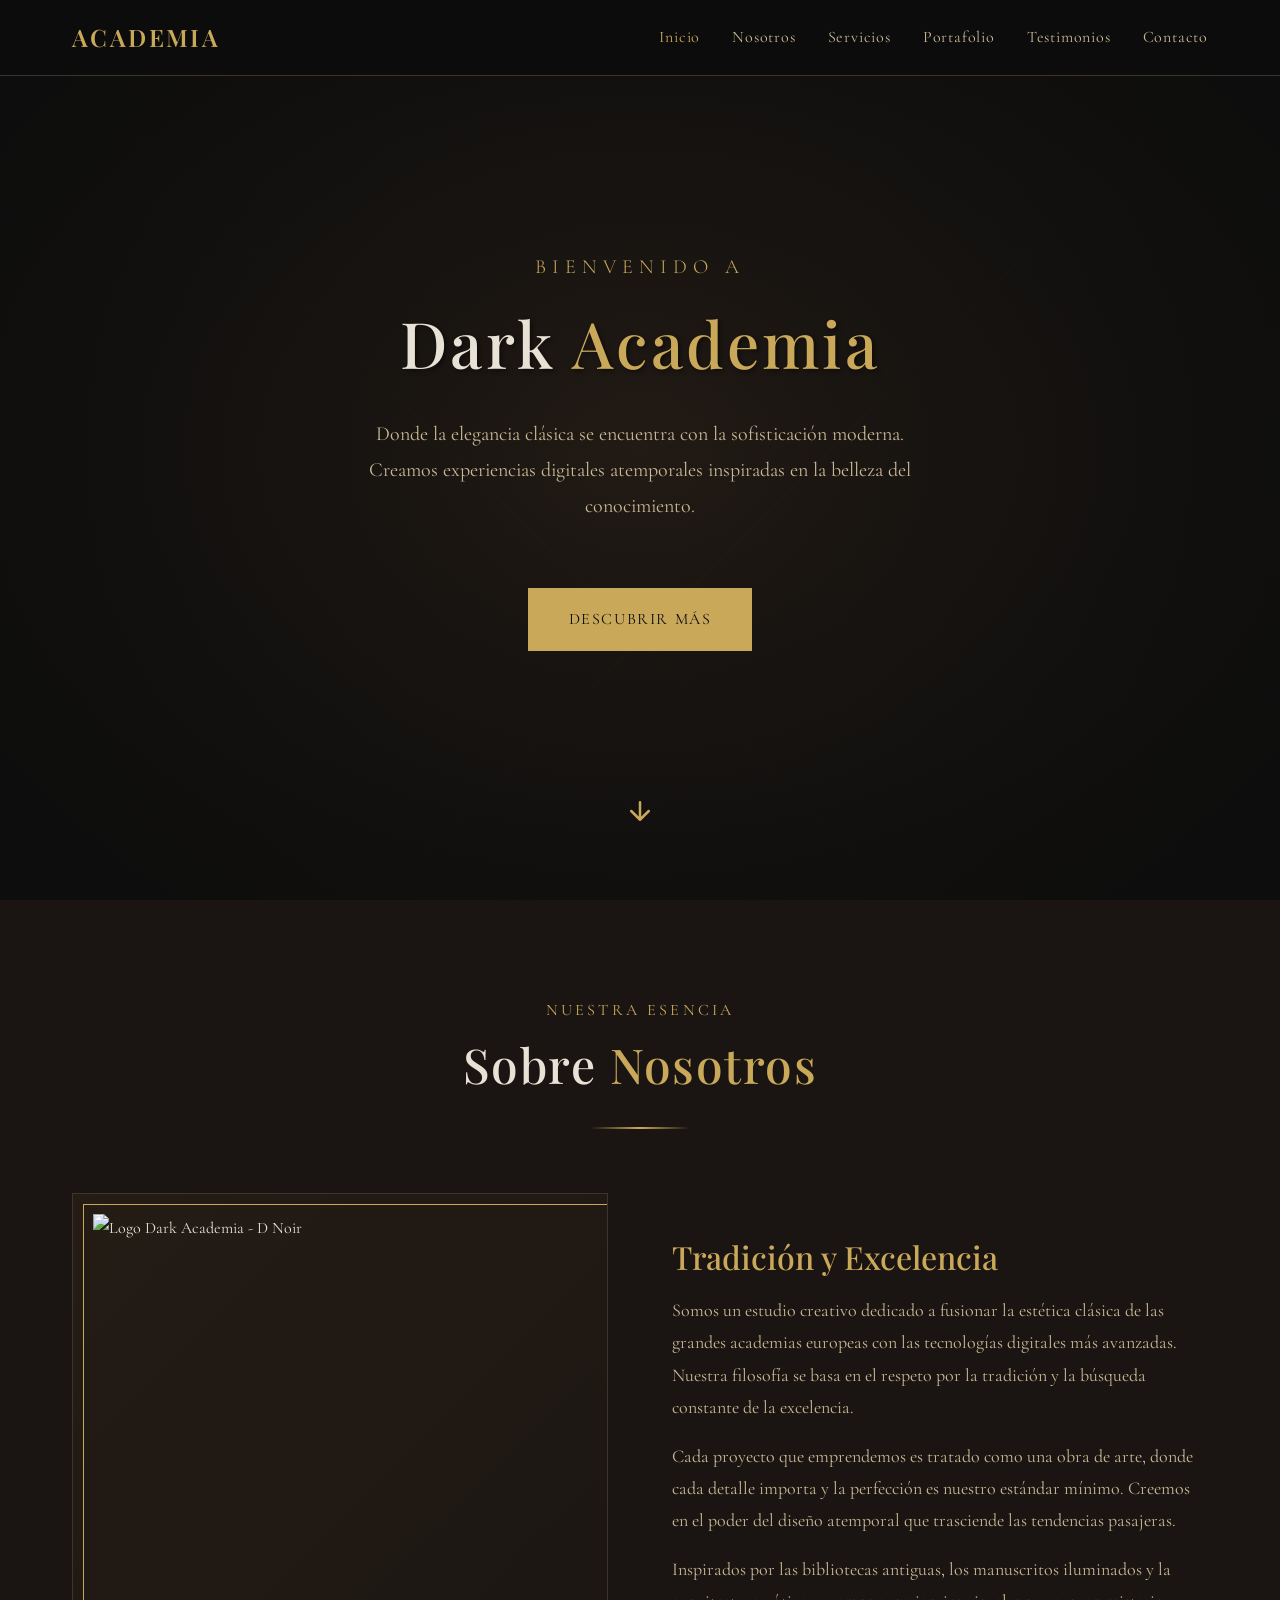
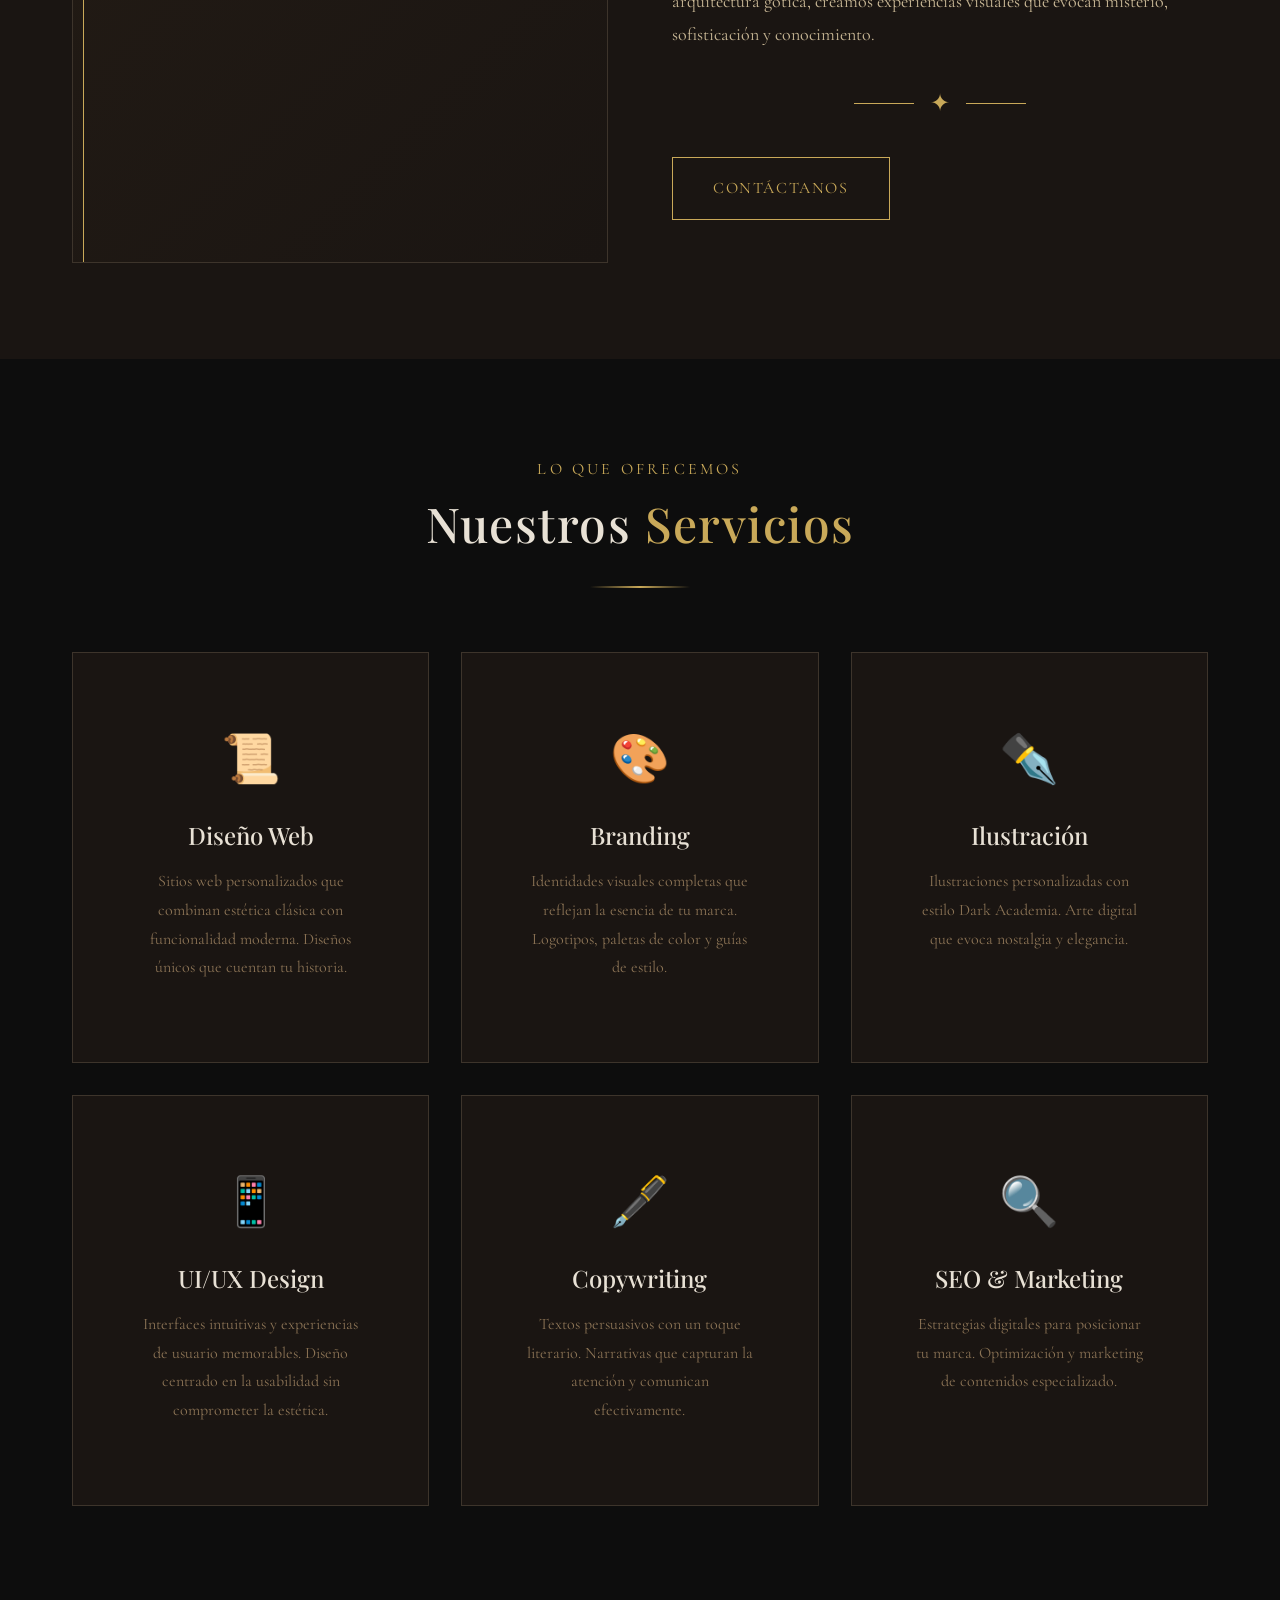
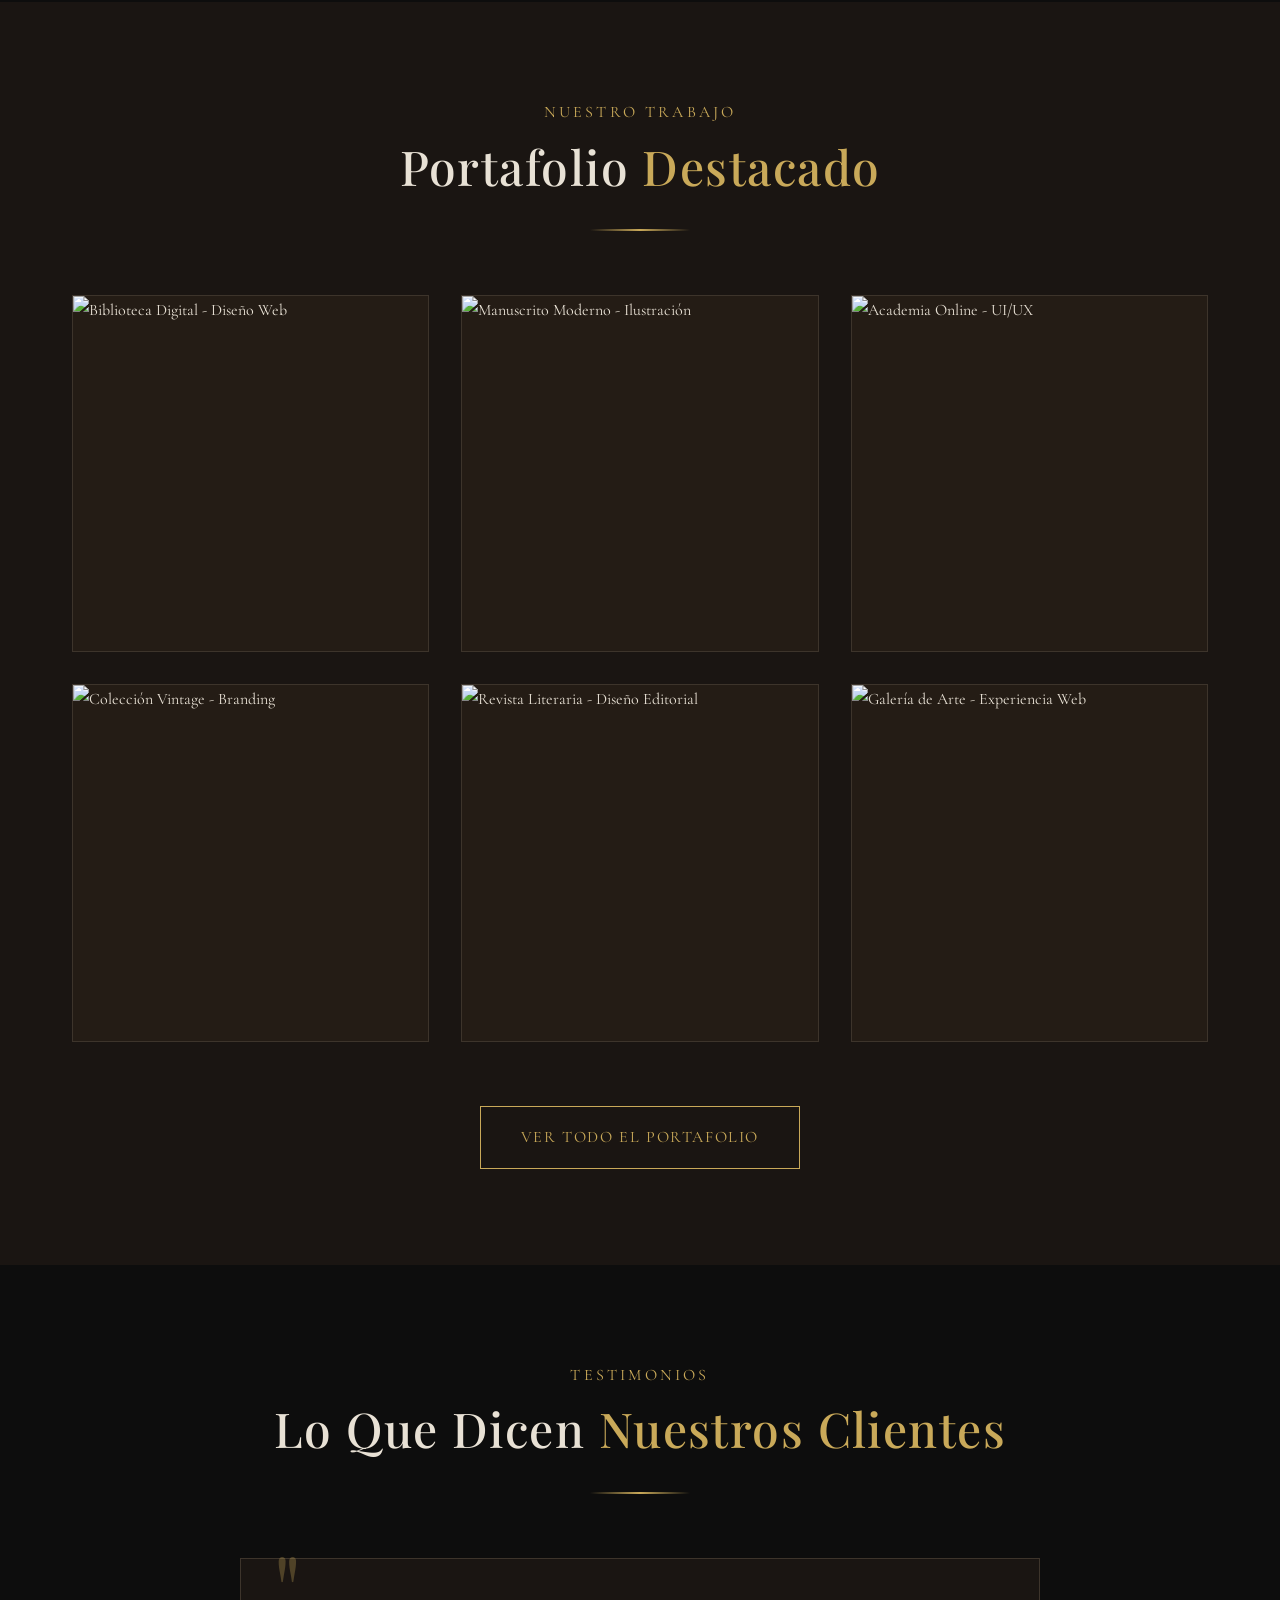
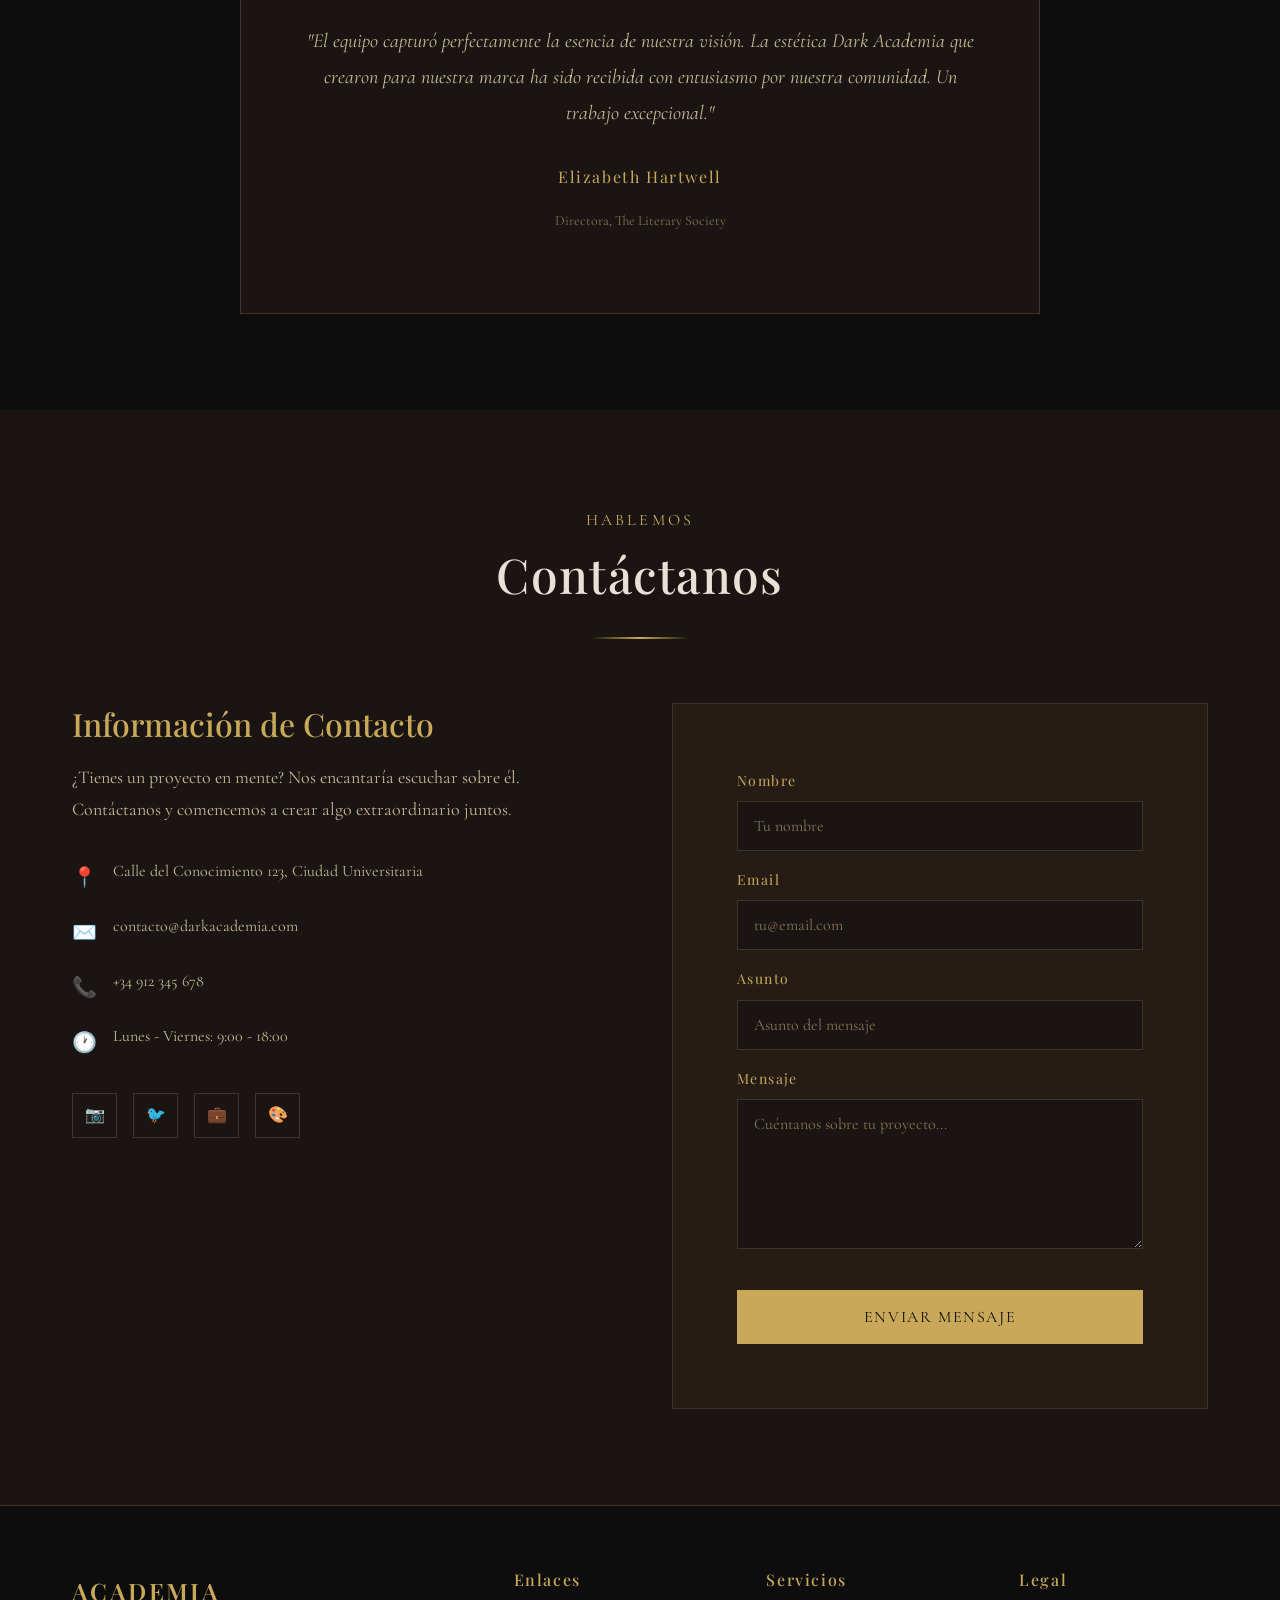
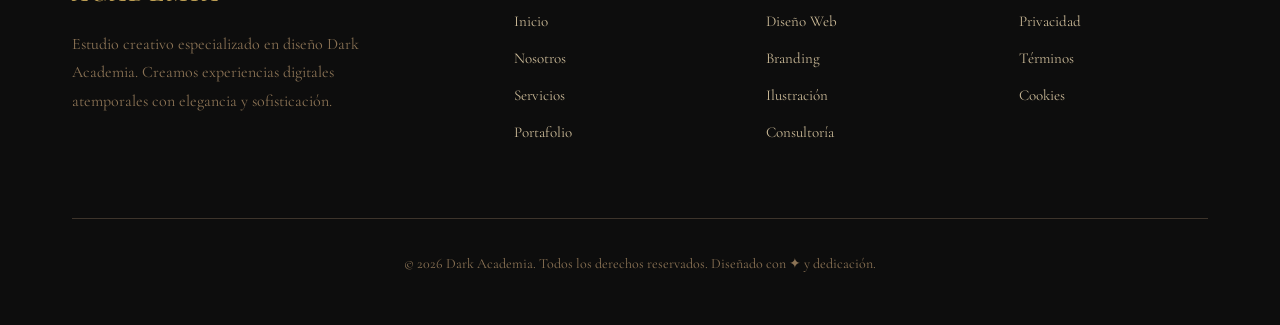
==== commit 2979d3d6: "update branch" ====
--- a/index.html
+++ b/index.html
@@ -935,7 +935,7 @@
             </div>
             <div class="about-grid">
                 <div class="about-image fade-in">
-                    <img src="https://images.unsplash.com/photo-1541336528065-8f1fdc435835?w=800&q=80" alt="Imagen Institucional - Estilo Dark Academia" style="width: 100%; height: 100%; object-fit: cover;">
+                    <img src="https://i.ibb.co/Mxrs9sv8/A-beautiful-logo-for-the-dark-academia-aesthetic-with-the-word-D-Noir-on-a-black-background.png" alt="Logo Dark Academia - D Noir" style="width: 100%; height: 100%; object-fit: contain; padding: 20px;">
                 </div>
                 <div class="about-content fade-in">
                     <h3>Tradición y Excelencia</h3>
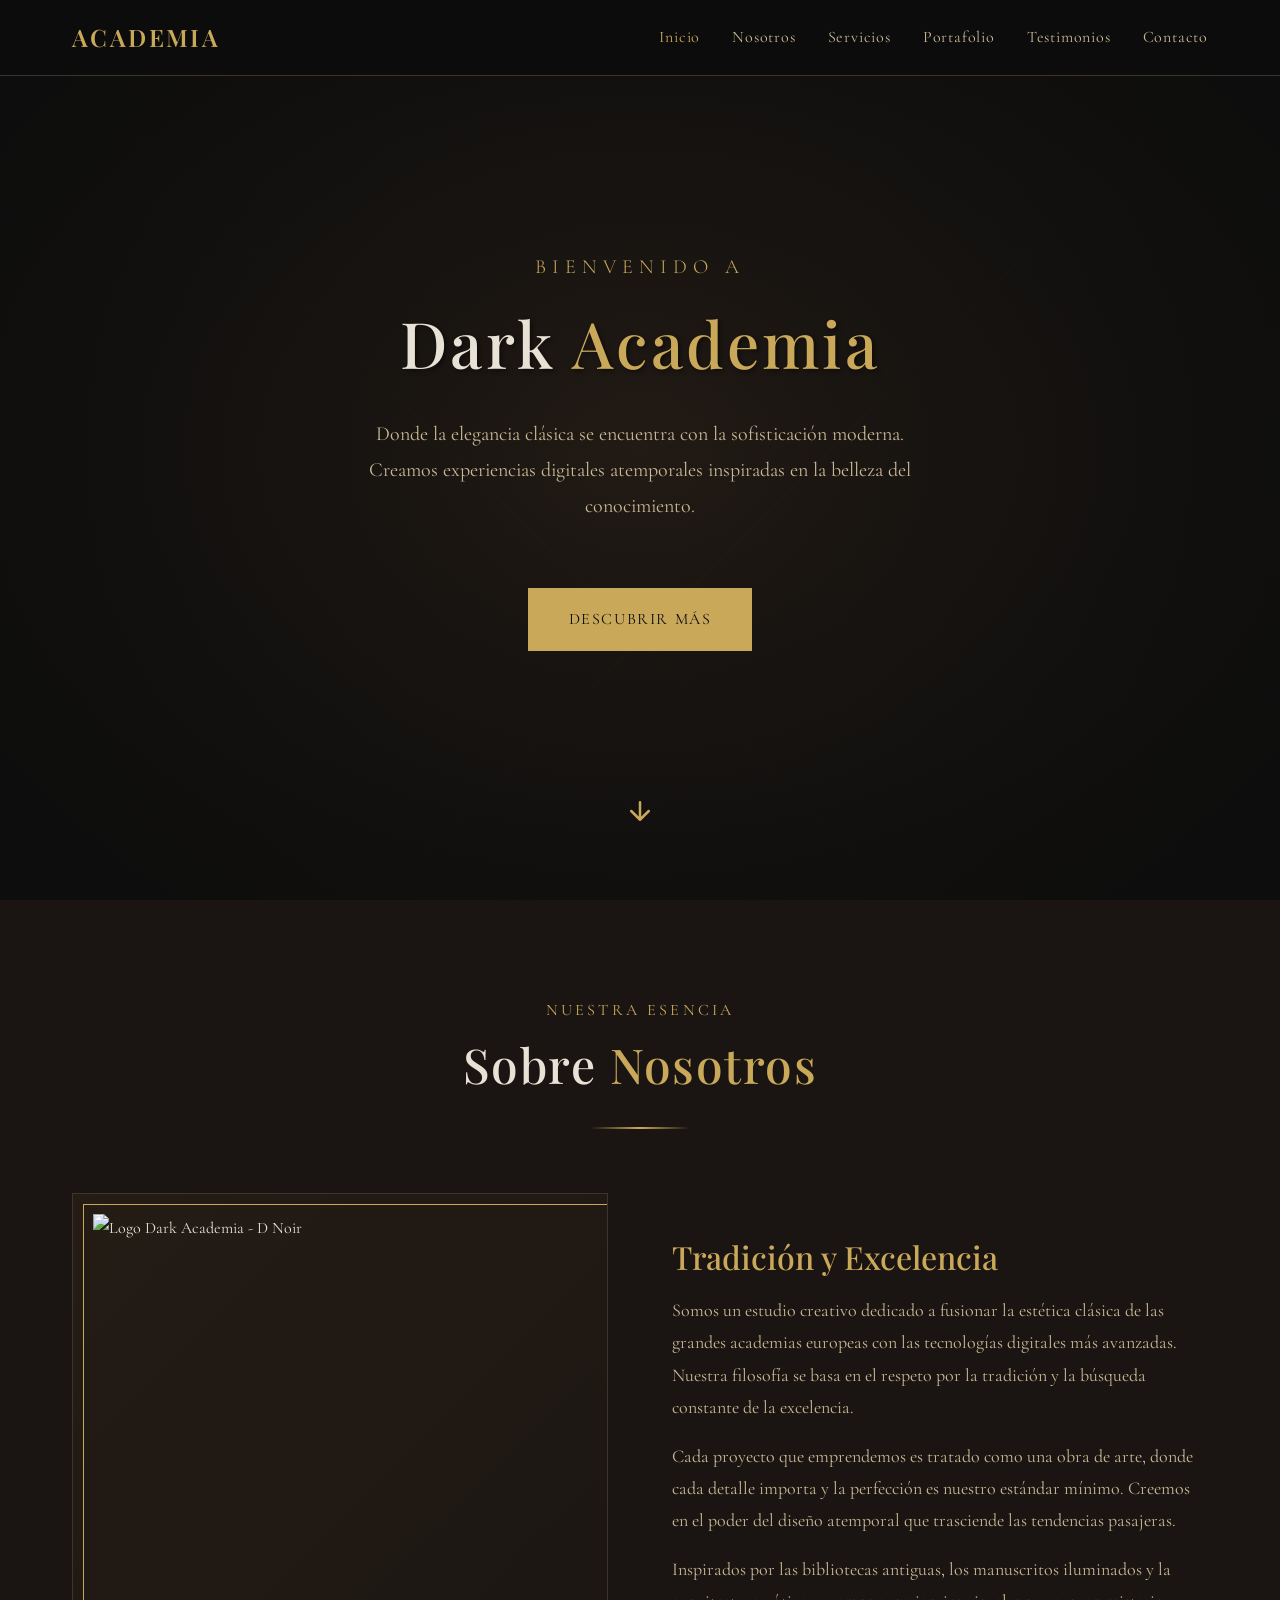
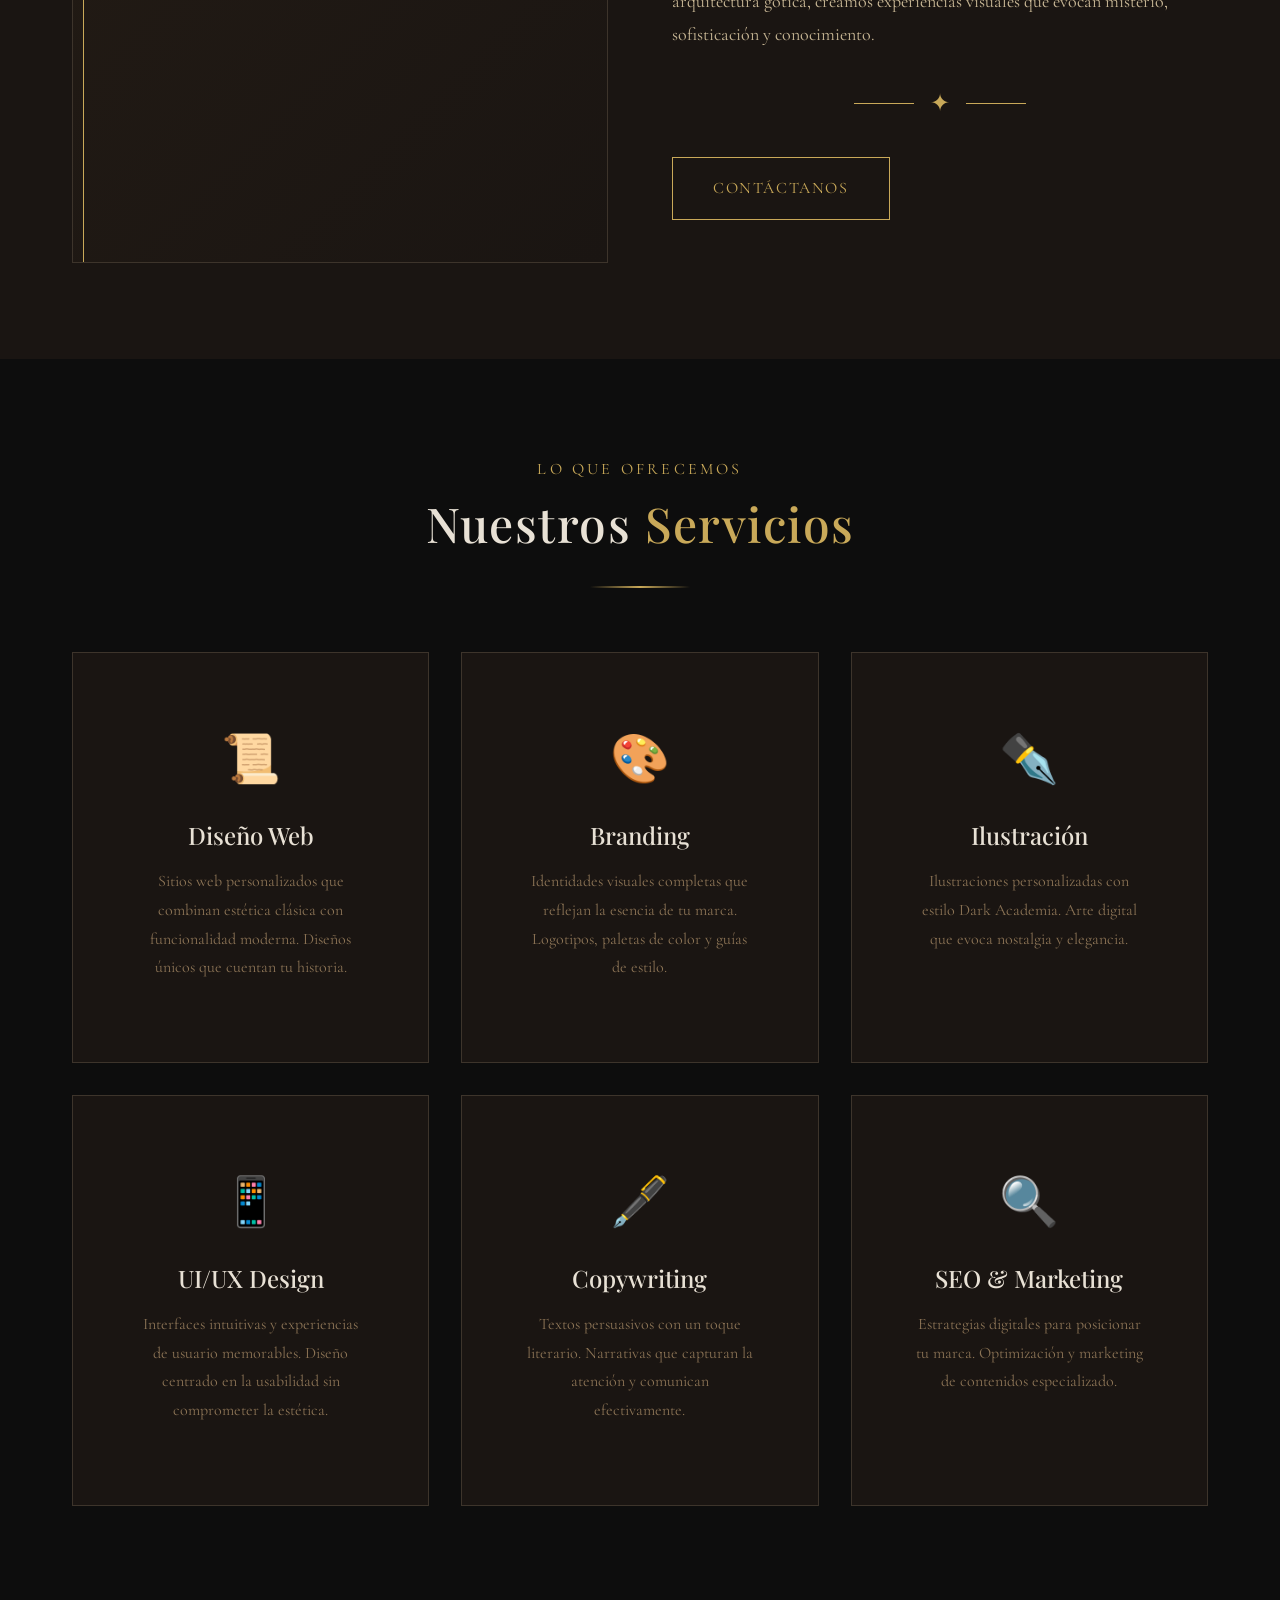
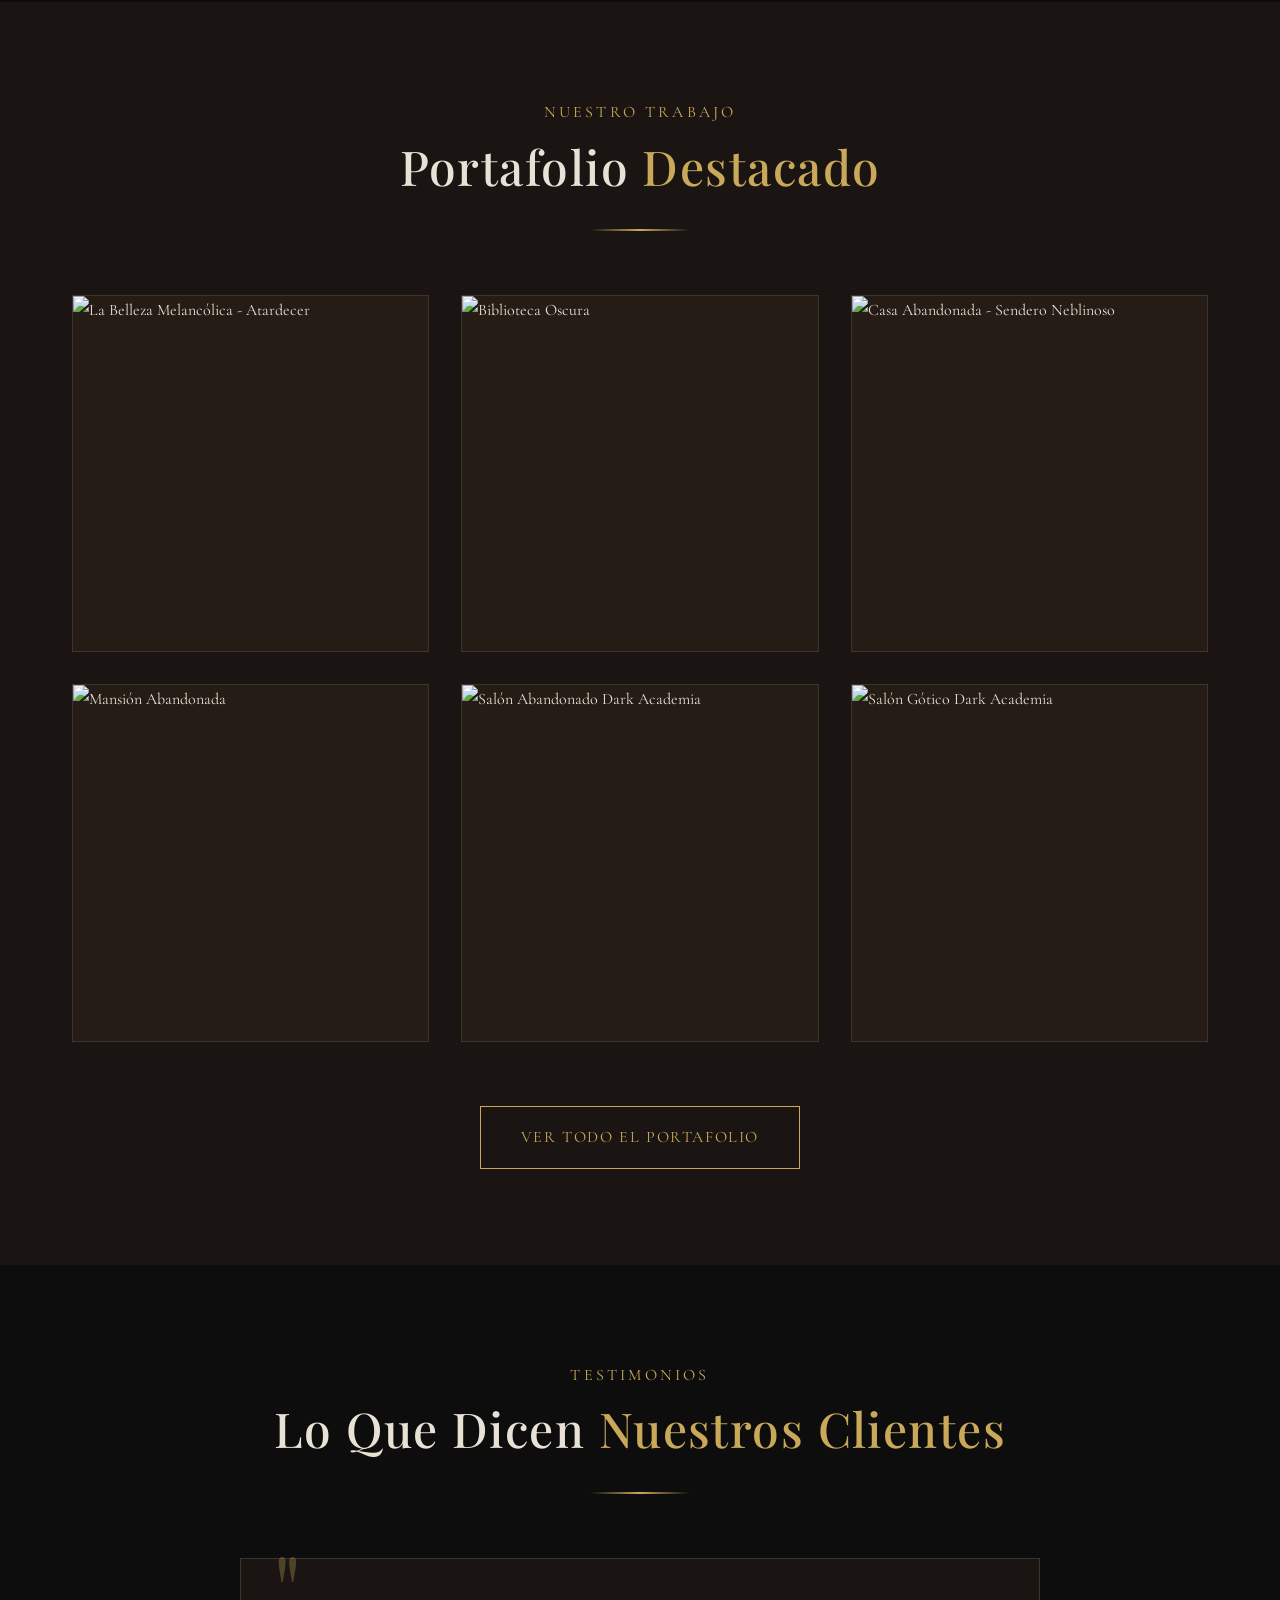
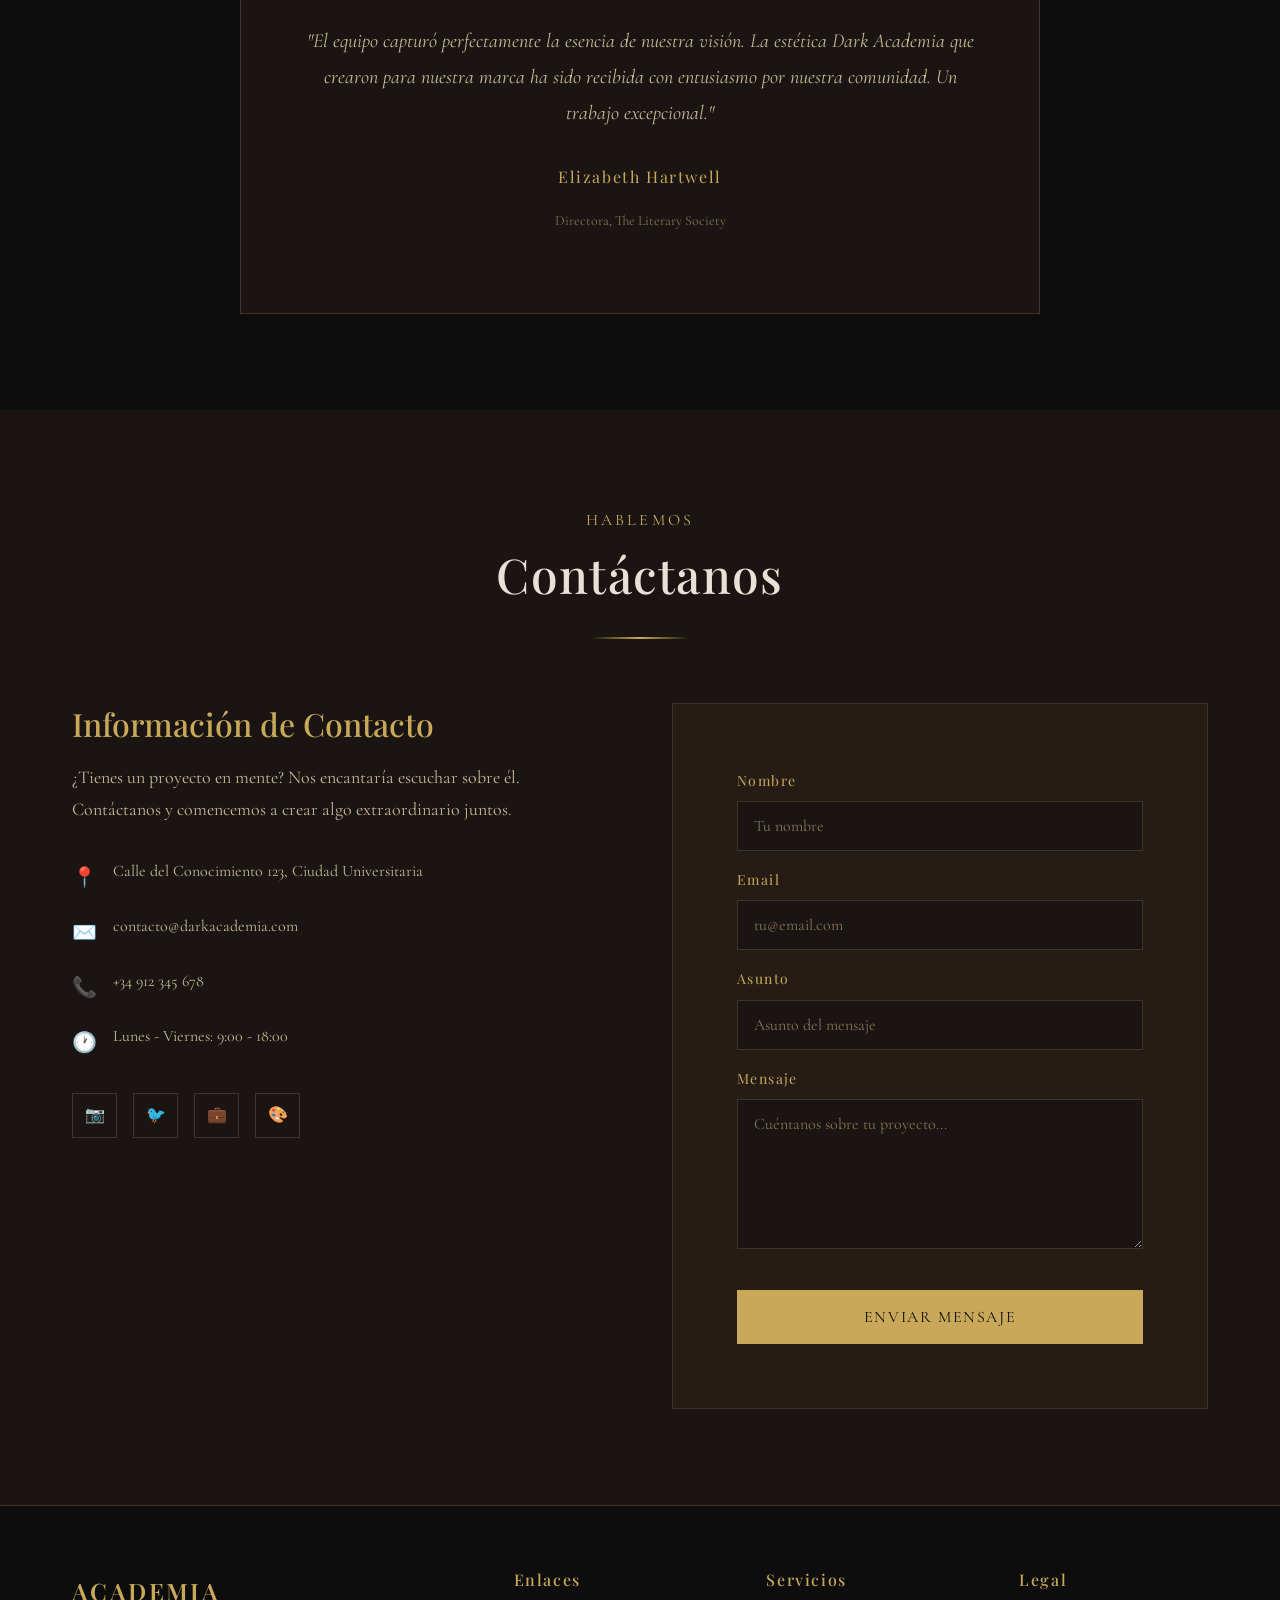
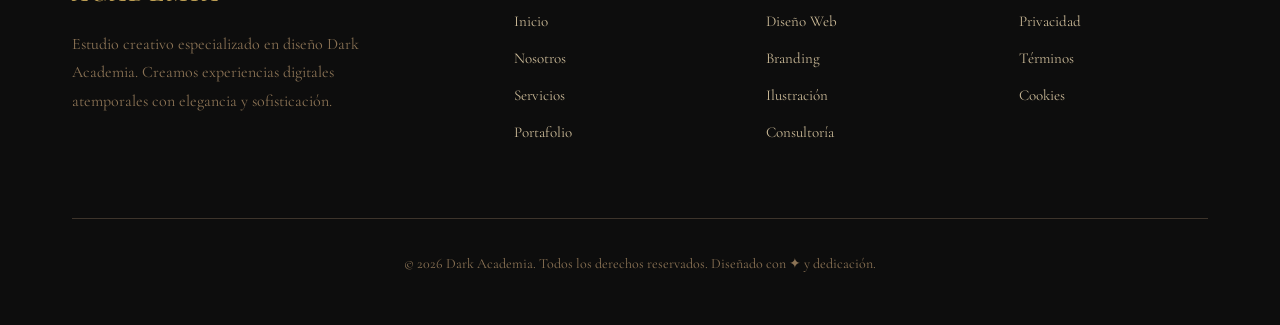
==== commit fa924dc3: "update branch" ====
--- a/index.html
+++ b/index.html
@@ -1033,45 +1033,45 @@
             </div>
             <div class="portfolio-grid">
                 <div class="portfolio-item fade-in">
-                    <img src="https://images.unsplash.com/photo-1507842217343-583bb7270b66?w=600&q=80" alt="Biblioteca Digital - Diseño Web" style="width: 100%; height: 100%; object-fit: cover;">
+                    <img src="https://i.ibb.co/4RRs0bvf/La-Belleza-Melancolica-en-la-Penumbra-del-Atardecer.webp" alt="La Belleza Melancólica - Atardecer" style="width: 100%; height: 100%; object-fit: cover;">
                     <div class="portfolio-overlay">
-                        <h3>Biblioteca Digital</h3>
-                        <p>Diseño Web / Branding</p>
+                        <h3>Belleza Melancólica</h3>
+                        <p>Fotografía / Arte</p>
                     </div>
                 </div>
                 <div class="portfolio-item fade-in">
-                    <img src="https://images.unsplash.com/photo-1456513080510-7bf3a84b82f8?w=600&q=80" alt="Manuscrito Moderno - Ilustración" style="width: 100%; height: 100%; object-fit: cover;">
+                    <img src="https://i.ibb.co/XfBFdmQx/biblioteca-oscura.webp" alt="Biblioteca Oscura" style="width: 100%; height: 100%; object-fit: cover;">
                     <div class="portfolio-overlay">
-                        <h3>Manuscrito Moderno</h3>
-                        <p>Ilustración / Editorial</p>
+                        <h3>Biblioteca Oscura</h3>
+                        <p>Diseño de Interiores</p>
                     </div>
                 </div>
                 <div class="portfolio-item fade-in">
-                    <img src="https://images.unsplash.com/photo-1501504905252-473c47e087f8?w=600&q=80" alt="Academia Online - UI/UX" style="width: 100%; height: 100%; object-fit: cover;">
+                    <img src="https://i.ibb.co/9dmckHx/Interior-de-una-casa-abandonada-con-ventanas-grandes-que-dan-vista-a-un-sendero-neblinoso-cuadros-an.webp" alt="Casa Abandonada - Sendero Neblinoso" style="width: 100%; height: 100%; object-fit: cover;">
                     <div class="portfolio-overlay">
-                        <h3>Academia Online</h3>
-                        <p>UI/UX / Desarrollo</p>
+                        <h3>Casa Abandonada</h3>
+                        <p>Fotografía Arquitectónica</p>
                     </div>
                 </div>
                 <div class="portfolio-item fade-in">
-                    <img src="https://images.unsplash.com/photo-1524578271613-d550eacf6090?w=600&q=80" alt="Colección Vintage - Branding" style="width: 100%; height: 100%; object-fit: cover;">
+                    <img src="https://i.ibb.co/KjHSQ0Vb/Mansion-abandonada-el-alma-silenciosa-de-un-pasado-olvidado.webp" alt="Mansión Abandonada" style="width: 100%; height: 100%; object-fit: cover;">
                     <div class="portfolio-overlay">
-                        <h3>Colección Vintage</h3>
-                        <p>Branding / E-commerce</p>
+                        <h3>Mansión Olvidada</h3>
+                        <p>Exploración Urbana</p>
                     </div>
                 </div>
                 <div class="portfolio-item fade-in">
-                    <img src="https://images.unsplash.com/photo-1457369804613-52c61a468e7d?w=600&q=80" alt="Revista Literaria - Diseño Editorial" style="width: 100%; height: 100%; object-fit: cover;">
+                    <img src="https://i.ibb.co/xqmVxWDx/Sal-n-Abandonado-Dark-Academia.webp" alt="Salón Abandonado Dark Academia" style="width: 100%; height: 100%; object-fit: cover;">
                     <div class="portfolio-overlay">
-                        <h3>Revista Literaria</h3>
-                        <p>Diseño Editorial / Web</p>
+                        <h3>Salón Abandonado</h3>
+                        <p>Preservación Histórica</p>
                     </div>
                 </div>
                 <div class="portfolio-item fade-in">
-                    <img src="https://images.unsplash.com/photo-1531243269054-5ebf6f34081e?w=600&q=80" alt="Galería de Arte - Experiencia Web" style="width: 100%; height: 100%; object-fit: cover;">
+                    <img src="https://i.ibb.co/wrc4BbBc/Sal-n-con-ambiente-g-tico-dark-academia-gran-ventanal-arqueado-muebles-antiguos-cuadros-y-chimenea.webp" alt="Salón Gótico Dark Academia" style="width: 100%; height: 100%; object-fit: cover;">
                     <div class="portfolio-overlay">
-                        <h3>Galería de Arte</h3>
-                        <p>Diseño Web / Experiencia</p>
+                        <h3>Salón Gótico</h3>
+                        <p>Diseño de Interiores</p>
                     </div>
                 </div>
             </div>
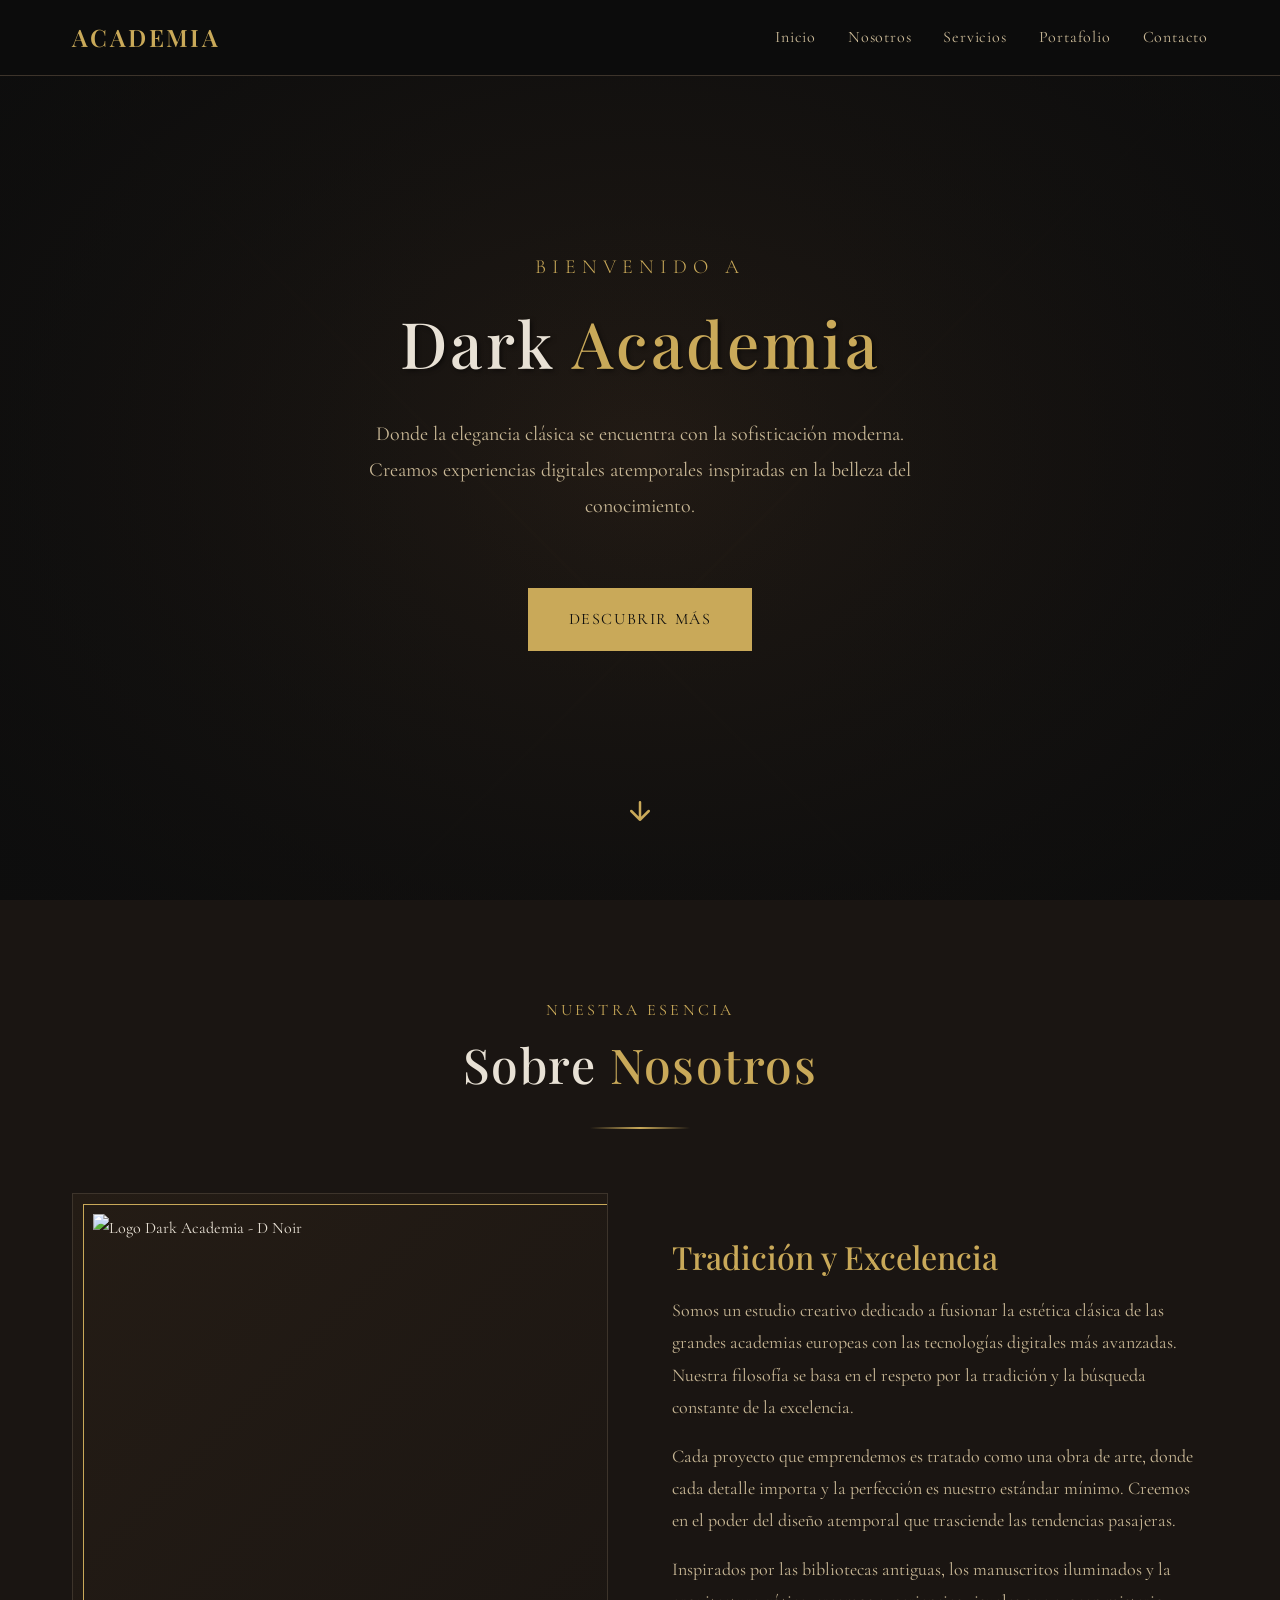
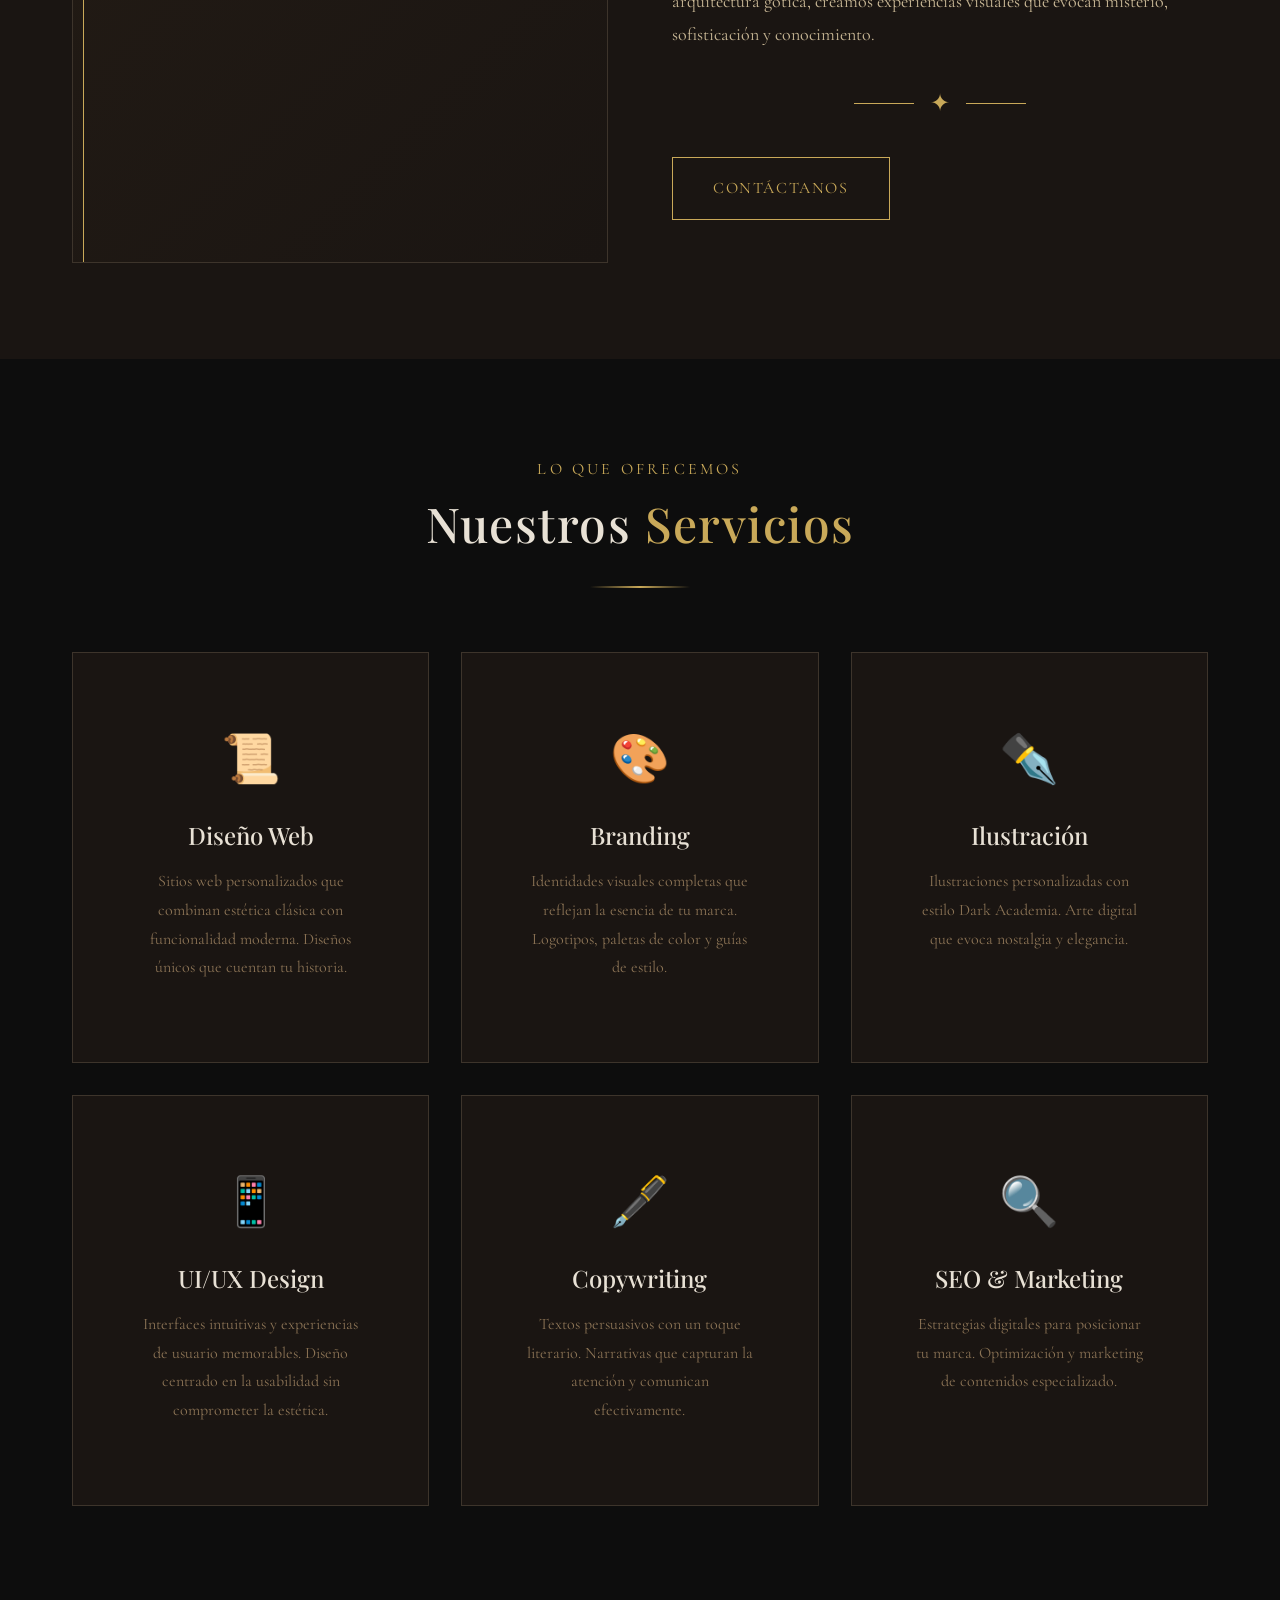
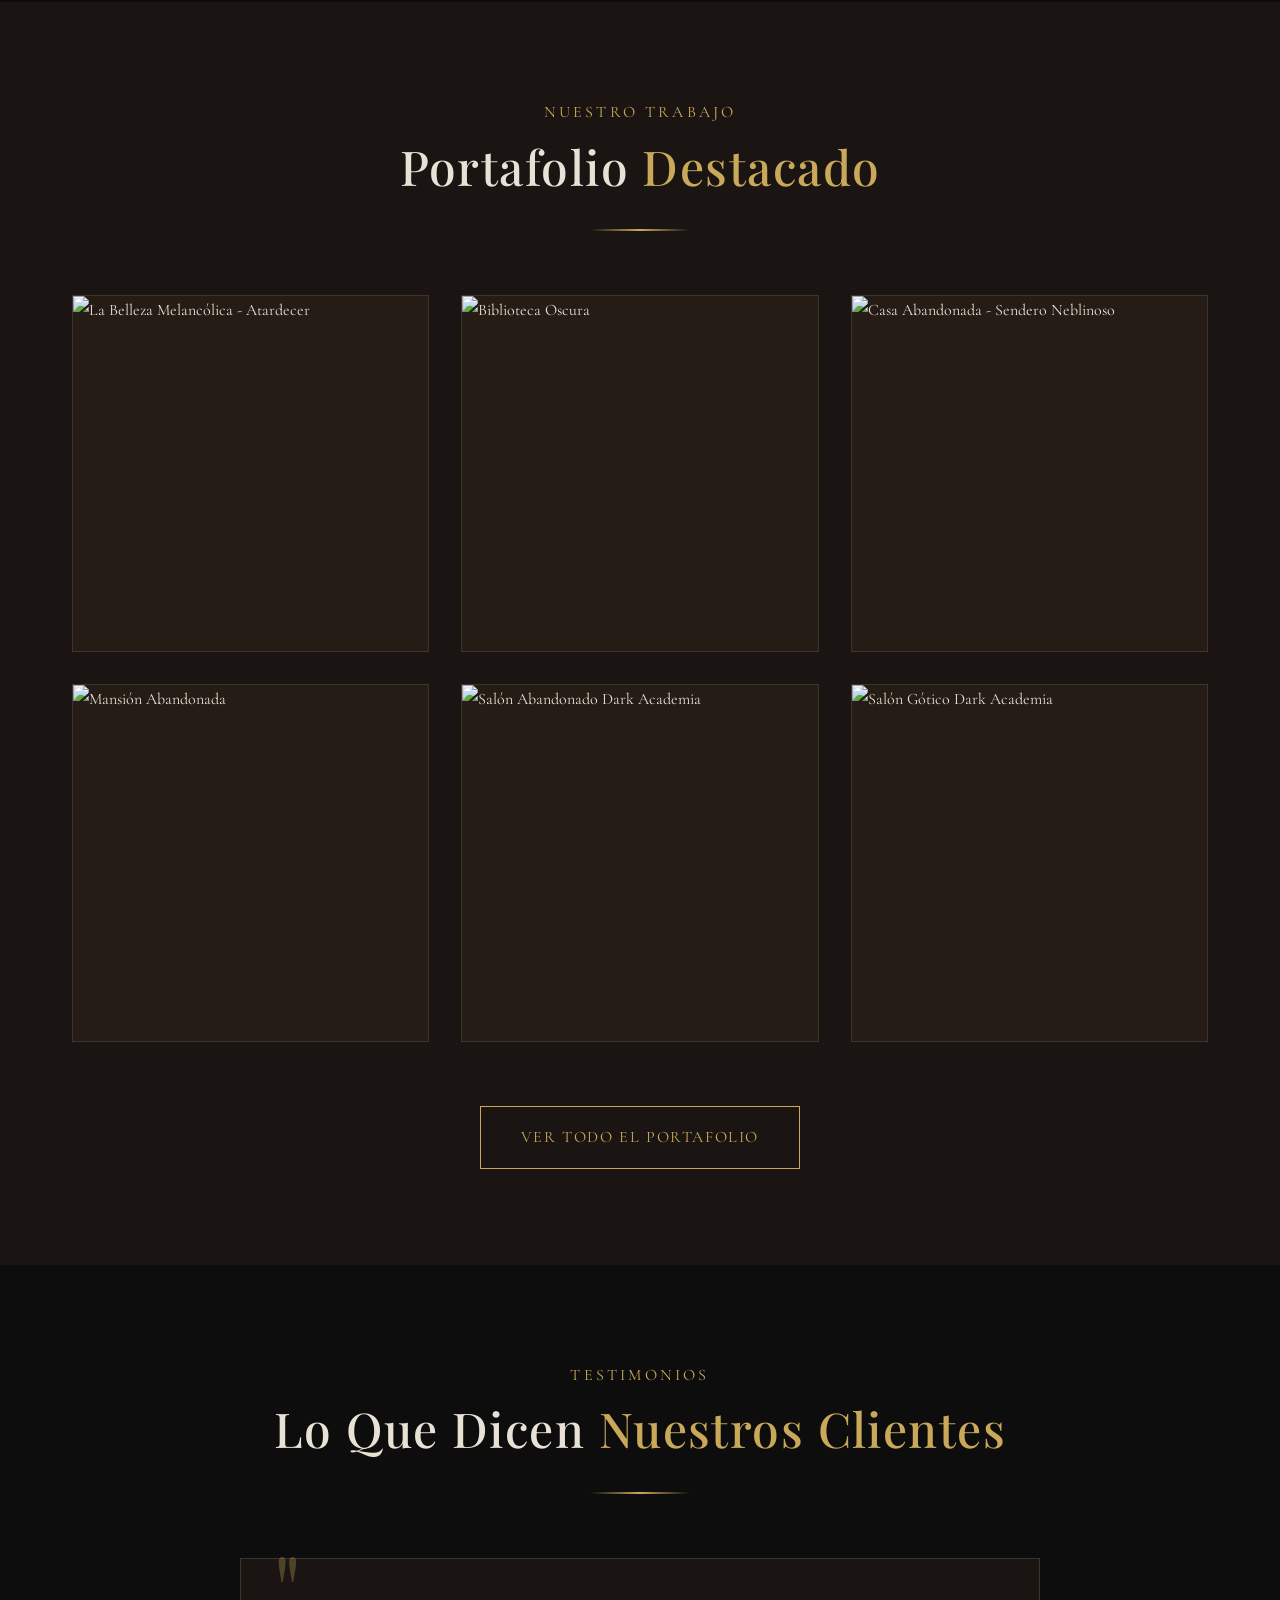
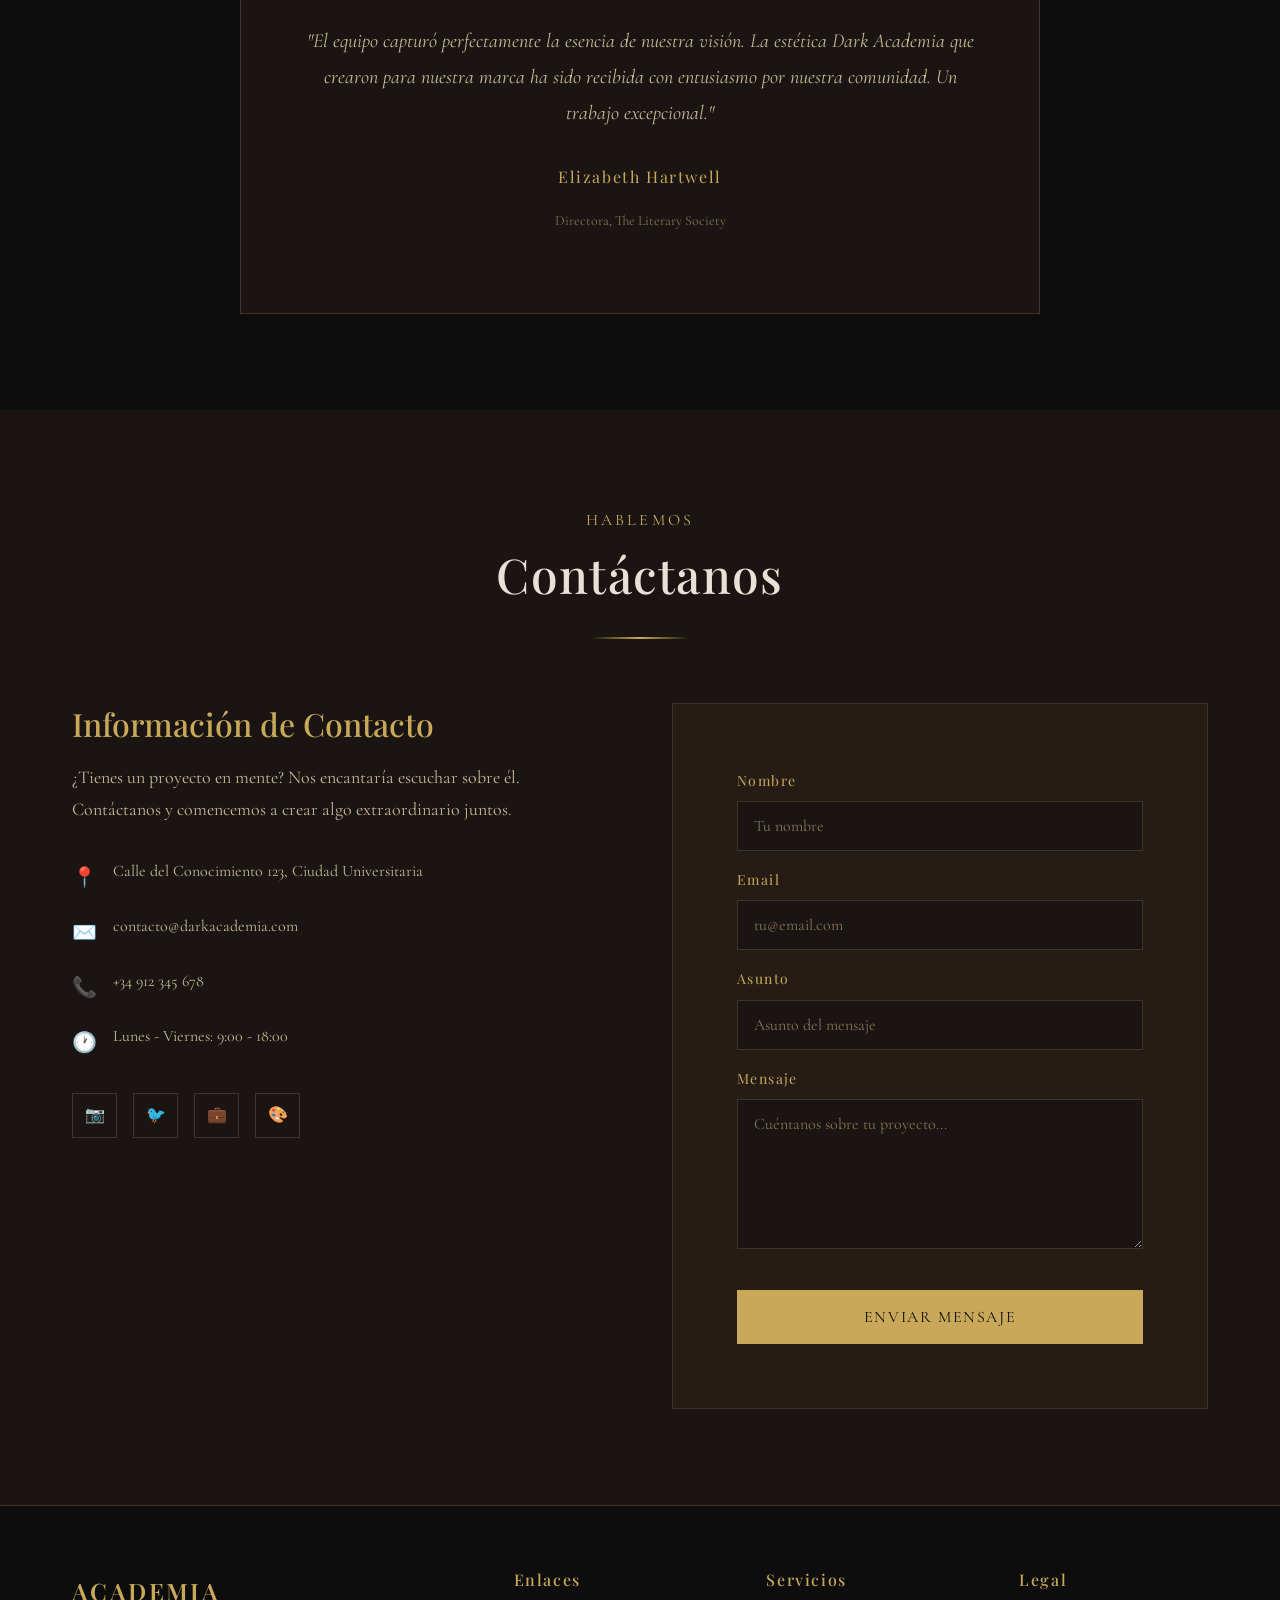
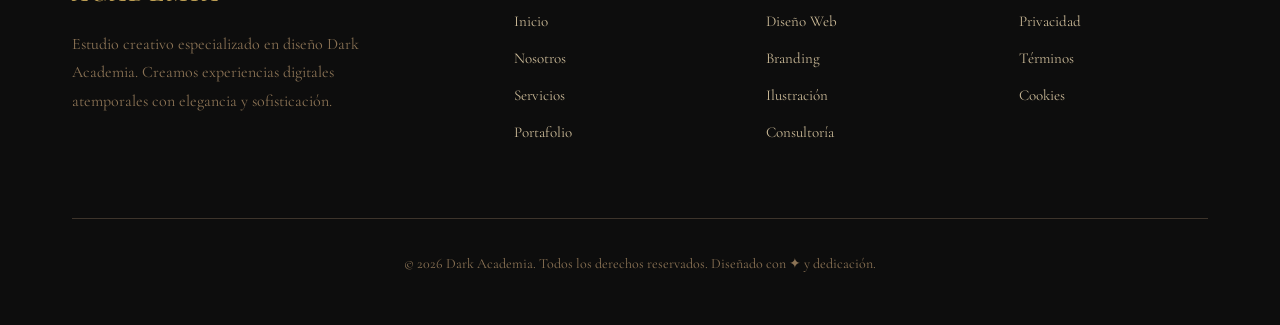
==== commit 5b334784: "update branch" ====
--- a/index.html
+++ b/index.html
@@ -3,7 +3,7 @@
 <head>
     <meta charset="UTF-8">
     <meta name="viewport" content="width=device-width, initial-scale=1.0">
-    <title>Dark Academia | One Page</title>
+    <title>Dark Academia | Inicio</title>
     <link rel="preconnect" href="https://fonts.googleapis.com">
     <link rel="preconnect" href="https://fonts.gstatic.com" crossorigin>
     <link href="https://fonts.googleapis.com/css2?family=Cormorant+Garamond:ital,wght@0,300;0,400;0,500;0,600;0,700;1,300;1,400;1,500&family=Playfair+Display:ital,wght@0,400;0,500;0,600;0,700;1,400;1,500&display=swap" rel="stylesheet">
@@ -37,7 +37,6 @@
         }
 
         html {
-            scroll-behavior: smooth;
             font-size: 16px;
         }
 
@@ -897,12 +896,11 @@
                 <span></span>
             </button>
             <ul class="nav-menu" id="navMenu">
-                <li><a href="#inicio" class="nav-link">Inicio</a></li>
-                <li><a href="#nosotros" class="nav-link">Nosotros</a></li>
-                <li><a href="#servicios" class="nav-link">Servicios</a></li>
-                <li><a href="#portafolio" class="nav-link">Portafolio</a></li>
-                <li><a href="#testimonios" class="nav-link">Testimonios</a></li>
-                <li><a href="#contacto" class="nav-link">Contacto</a></li>
+                <li><a href="index.html" class="nav-link">Inicio</a></li>
+                <li><a href="nosotros.html" class="nav-link">Nosotros</a></li>
+                <li><a href="servicios.html" class="nav-link">Servicios</a></li>
+                <li><a href="portafolio.html" class="nav-link">Portafolio</a></li>
+                <li><a href="contacto.html" class="nav-link">Contacto</a></li>
             </ul>
         </div>
     </nav>
@@ -1242,24 +1240,26 @@
             }
         });
 
-        // ============================================
-        // SMOOTH SCROLL FOR ANCHOR LINKS
-        // ============================================
+        // Smooth scroll only for same-page anchors
         document.querySelectorAll('a[href^="#"]').forEach(anchor => {
             anchor.addEventListener('click', function(e) {
-                e.preventDefault();
-                const targetId = this.getAttribute('href');
-                if (targetId === '#') return;
+                const href = this.getAttribute('href');
+                if (href === '#') return;
                 
-                const targetElement = document.querySelector(targetId);
-                if (targetElement) {
-                    const navHeight = navbar.offsetHeight;
-                    const targetPosition = targetElement.offsetTop - navHeight;
-                    
-                    window.scrollTo({
-                        top: targetPosition,
-                        behavior: 'smooth'
-                    });
+                // Only prevent default if it's a same-page anchor
+                if (!href.includes('.html')) {
+                    e.preventDefault();
+                    const targetId = href;
+                    const targetElement = document.querySelector(targetId);
+                    if (targetElement) {
+                        const navHeight = navbar.offsetHeight;
+                        const targetPosition = targetElement.offsetTop - navHeight;
+                        
+                        window.scrollTo({
+                            top: targetPosition,
+                            behavior: 'smooth'
+                        });
+                    }
                 }
             });
         });
